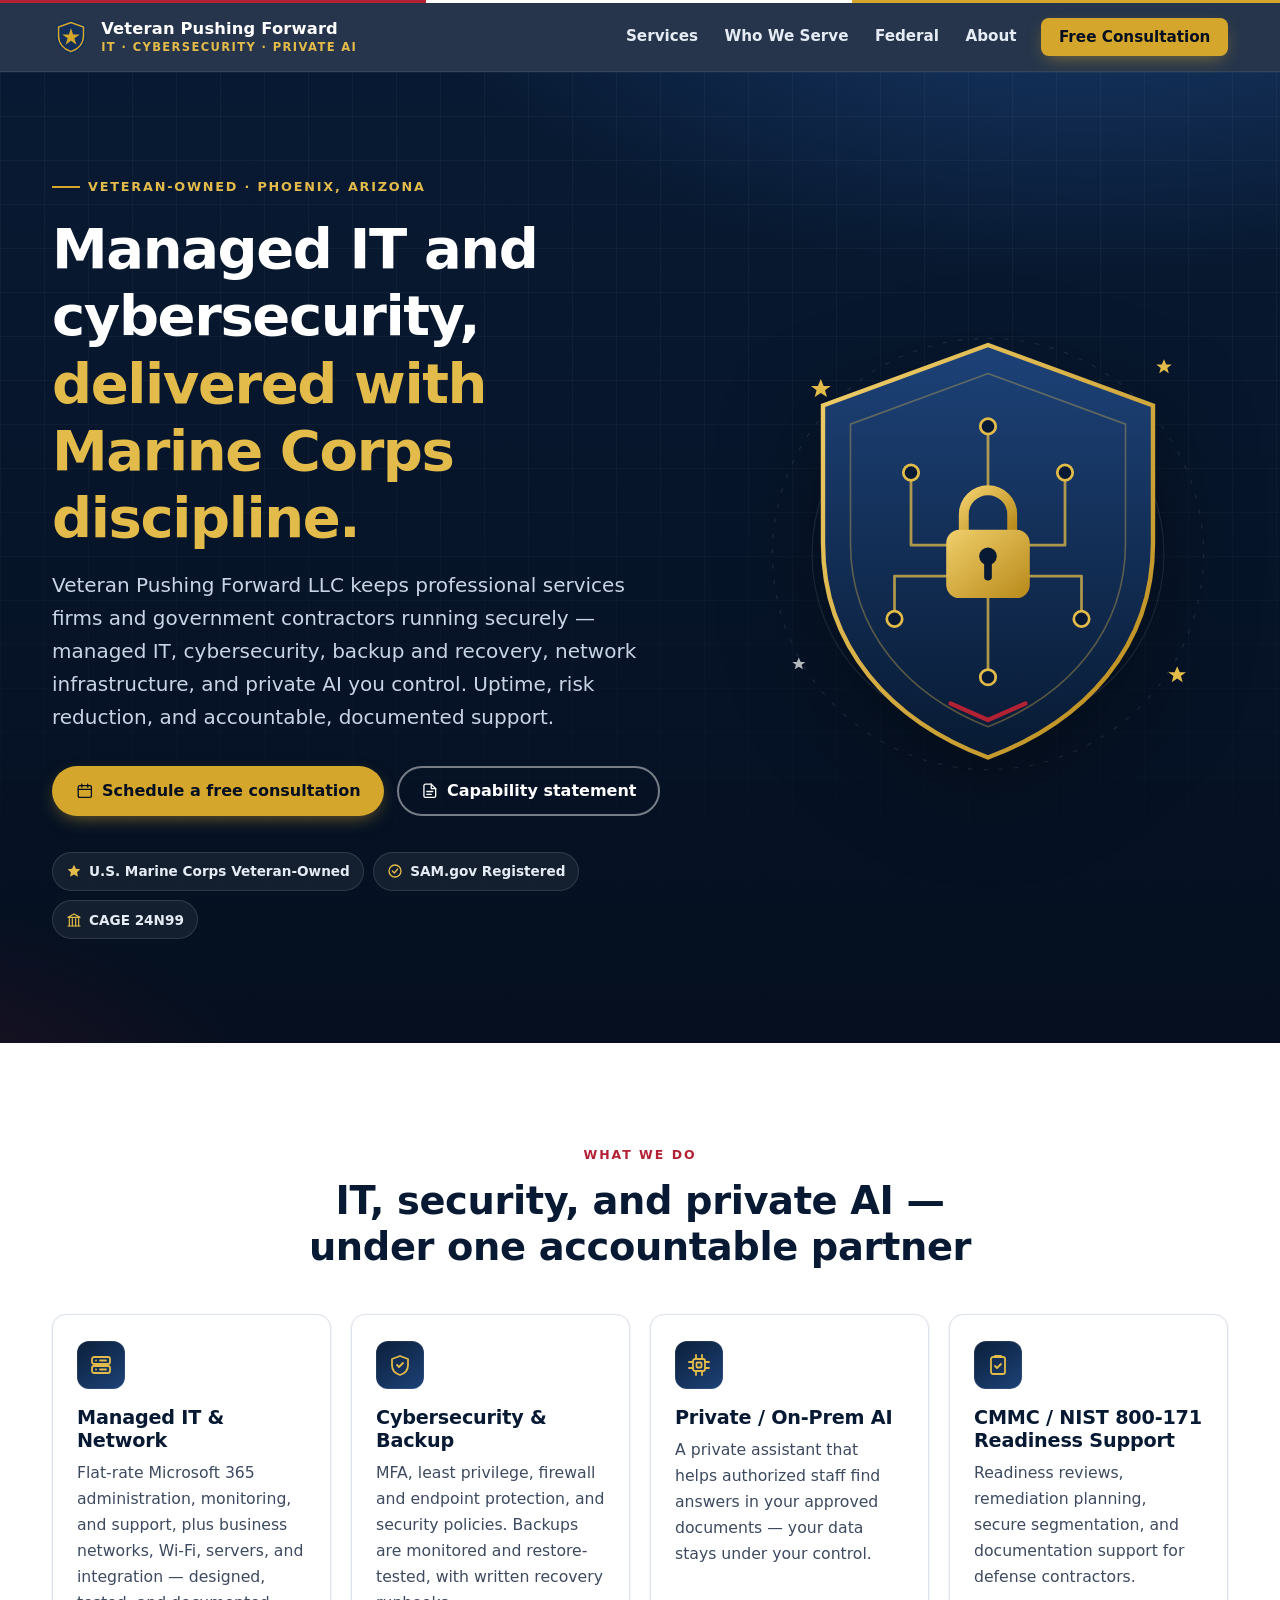
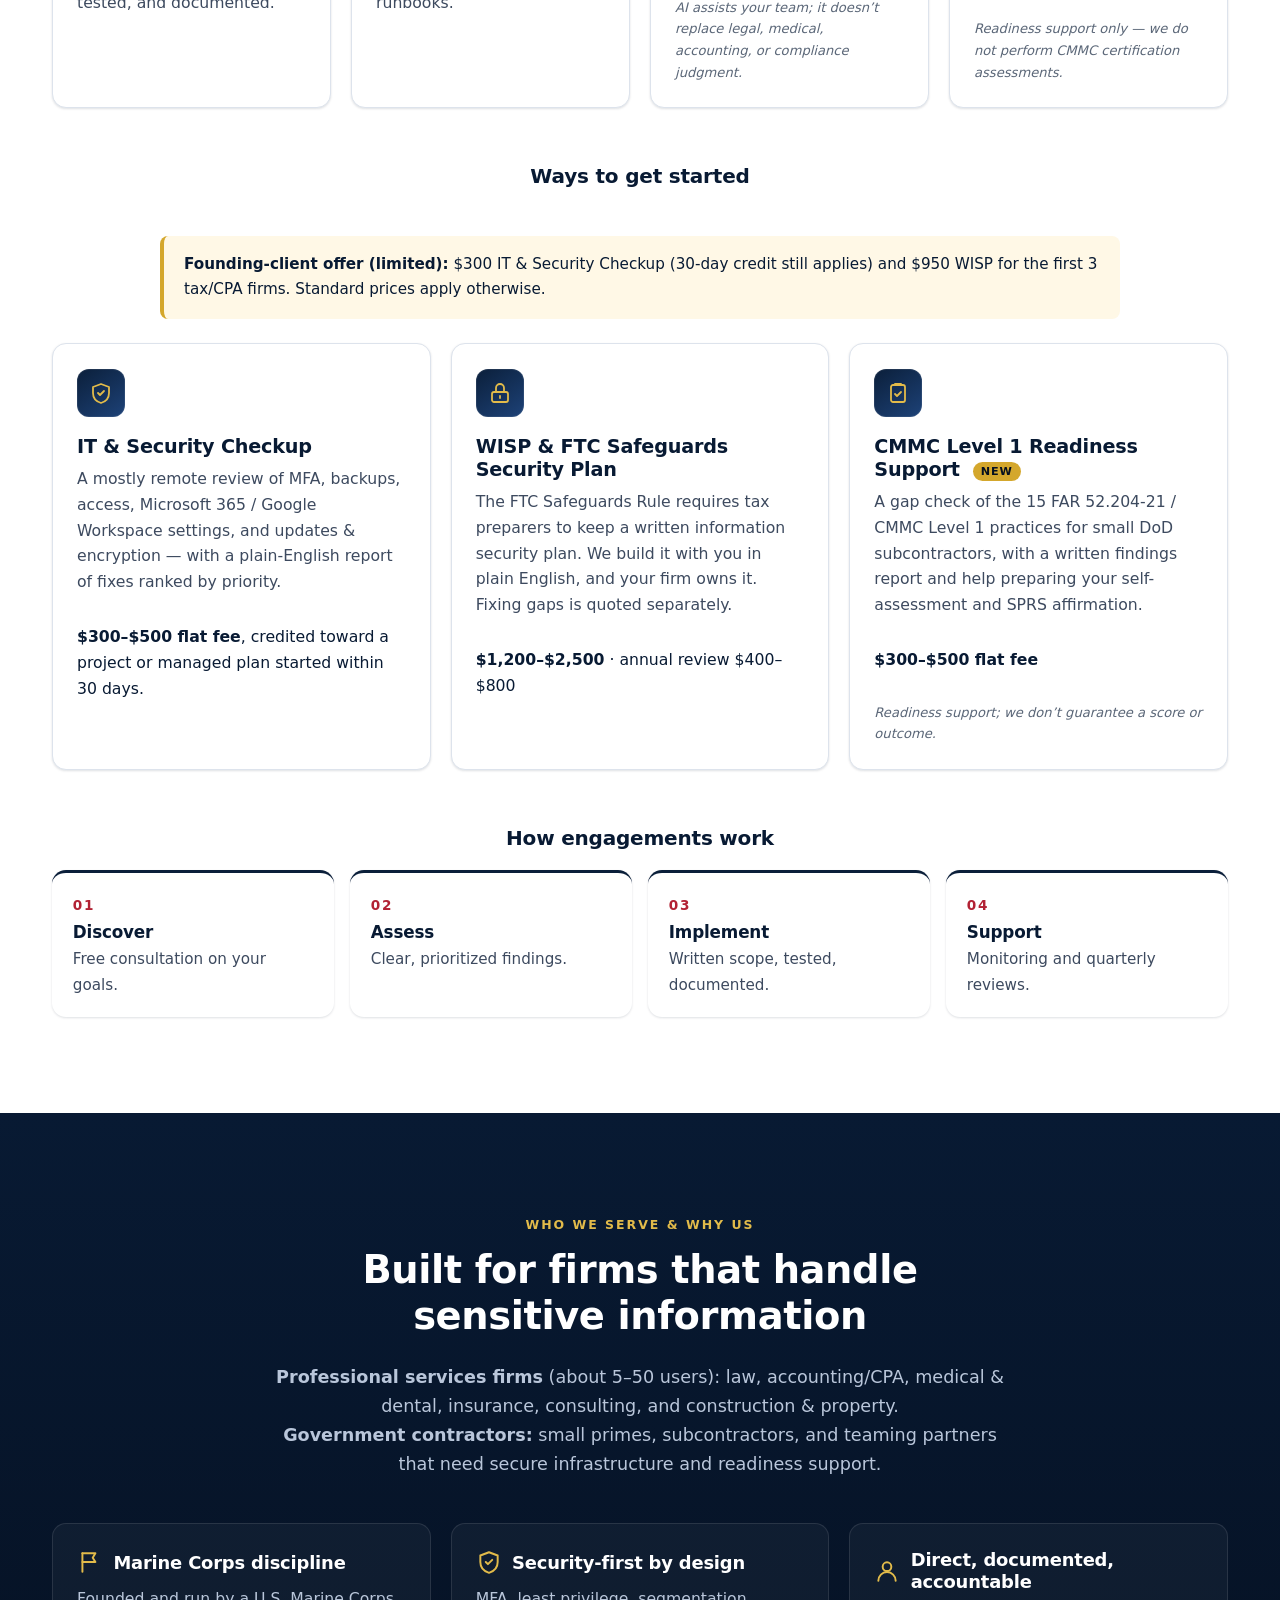
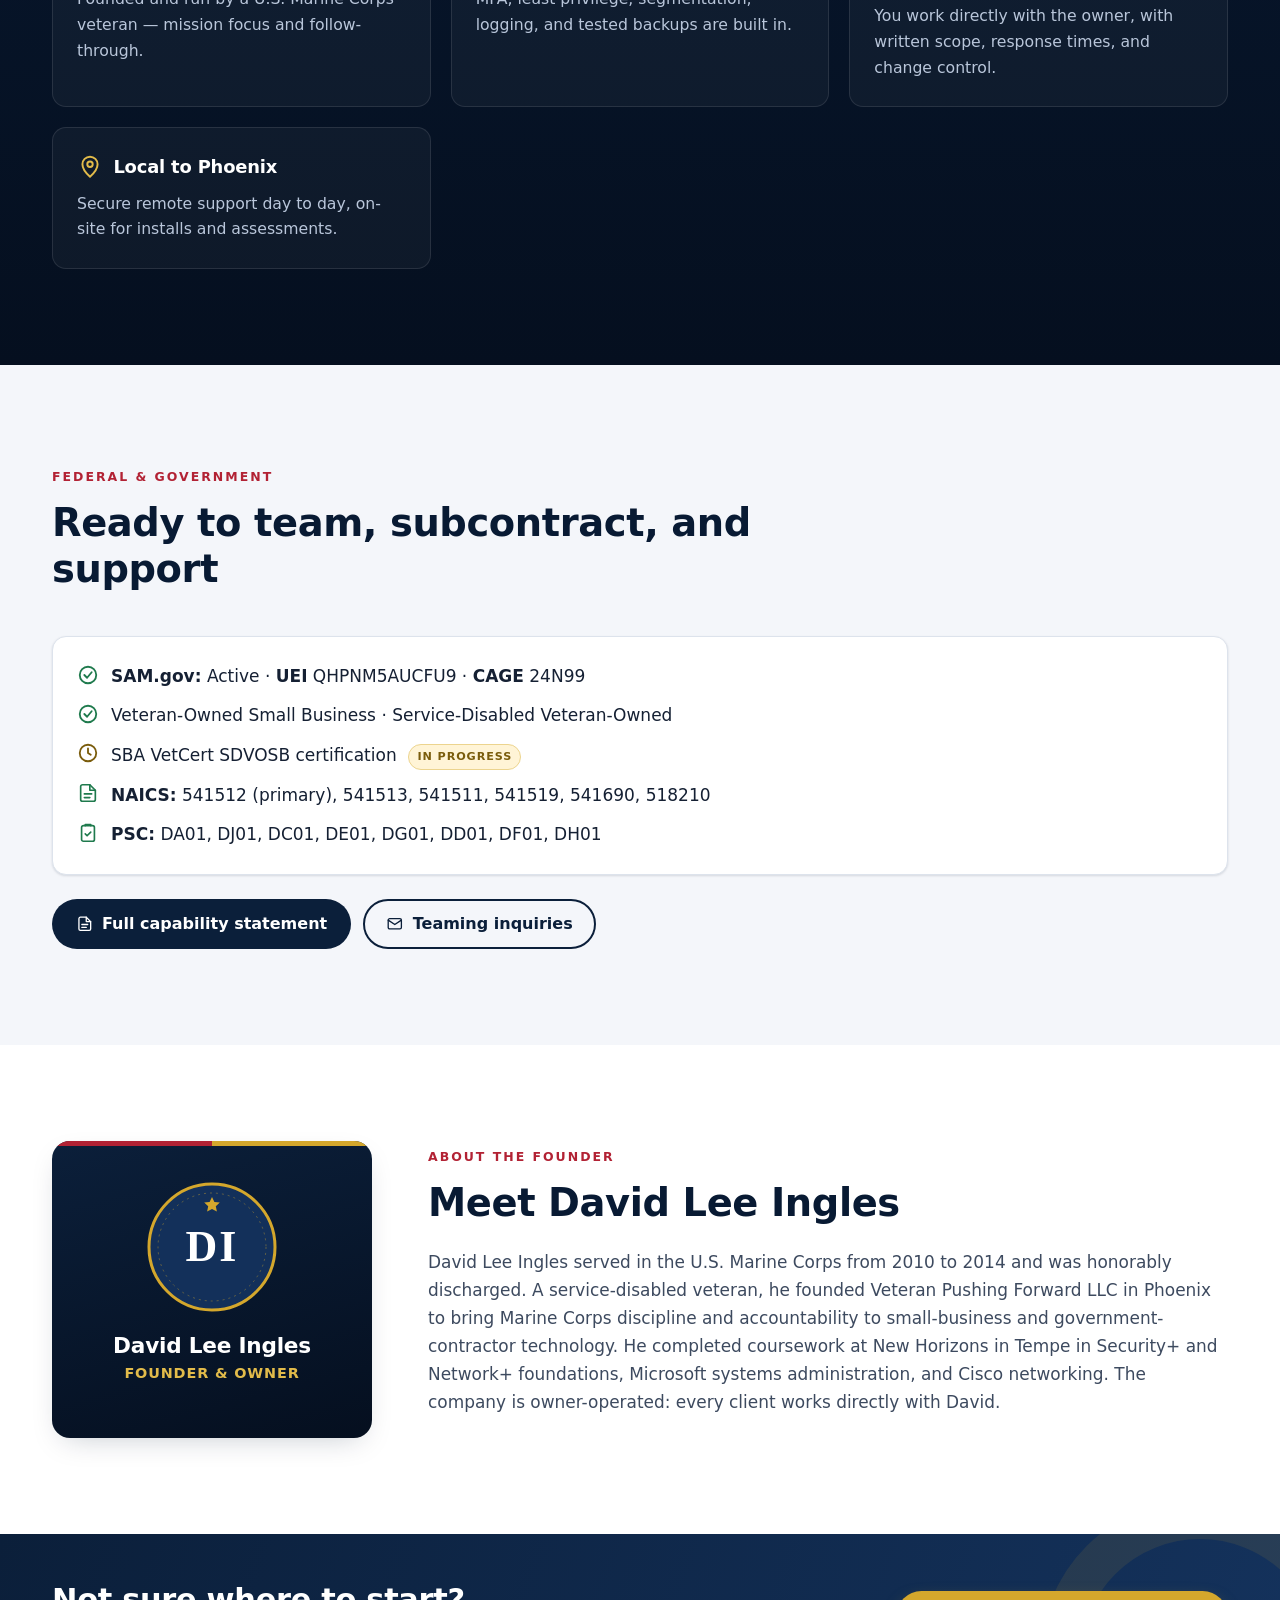
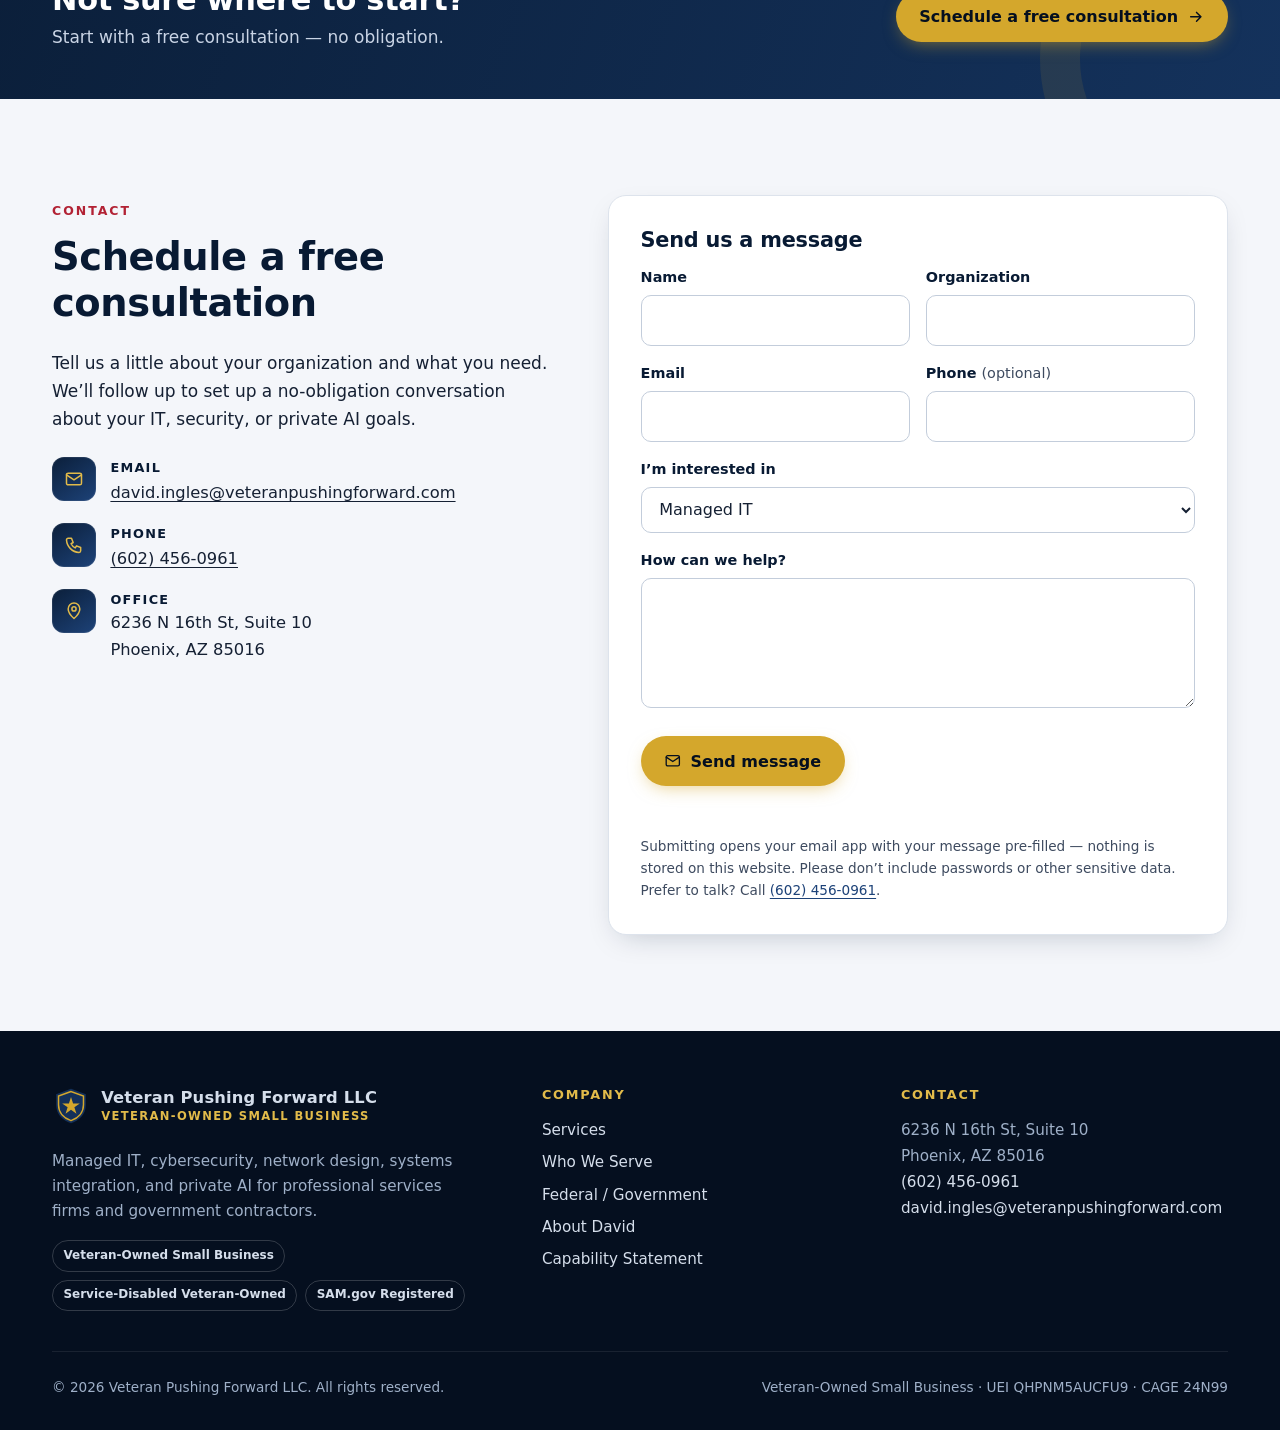
==== index.html @ adb0ef86 "About: clarify coursework wording" ====
<!doctype html>
<html lang="en">
<head>
  <meta charset="utf-8">
  <meta name="viewport" content="width=device-width, initial-scale=1">
  <meta http-equiv="Content-Security-Policy" content="default-src 'self'; img-src 'self' data:; style-src 'self'; script-src 'self'; object-src 'none'; base-uri 'self'; form-action mailto:">
  <meta name="referrer" content="strict-origin-when-cross-origin">
  <title>Veteran Pushing Forward LLC | Managed IT, Cybersecurity &amp; Private AI | Phoenix, AZ</title>
  <meta name="description" content="Veteran-owned managed IT, cybersecurity, and private on-prem AI for professional services firms and government contractors. Phoenix, Arizona. SAM.gov registered — UEI QHPNM5AUCFU9, CAGE 24N99.">
  <link rel="canonical" href="https://veteranpushingforward.com/">
  <meta name="theme-color" content="#081a33">
  <link rel="icon" href="/favicon.svg" type="image/svg+xml">

  <!-- Open Graph / social -->
  <meta property="og:type" content="website">
  <meta property="og:site_name" content="Veteran Pushing Forward LLC">
  <meta property="og:title" content="Veteran Pushing Forward LLC — Managed IT, Cybersecurity &amp; Private AI">
  <meta property="og:description" content="Veteran-owned IT and cybersecurity for professional services firms and government contractors. Based in Phoenix, Arizona.">
  <meta property="og:url" content="https://veteranpushingforward.com/">
  <meta property="og:image" content="https://veteranpushingforward.com/assets/img/og-image.png">
  <meta property="og:image:width" content="1200">
  <meta property="og:image:height" content="630">
  <meta property="og:image:alt" content="Veteran Pushing Forward LLC — Managed IT, Cybersecurity and Private AI. Veteran-Owned Small Business, Phoenix, Arizona.">
  <meta property="og:locale" content="en_US">
  <meta name="twitter:card" content="summary_large_image">
  <meta name="twitter:title" content="Veteran Pushing Forward LLC — Managed IT, Cybersecurity &amp; Private AI">
  <meta name="twitter:description" content="Veteran-owned IT and cybersecurity for professional services firms and government contractors. Based in Phoenix, Arizona.">
  <meta name="twitter:image" content="https://veteranpushingforward.com/assets/img/og-image.png">

  <link rel="stylesheet" href="/assets/css/styles.css">

  <script type="application/ld+json">
  {
    "@context": "https://schema.org",
    "@type": "ProfessionalService",
    "name": "Veteran Pushing Forward LLC",
    "url": "https://veteranpushingforward.com/",
    "logo": "https://veteranpushingforward.com/favicon.svg",
    "image": "https://veteranpushingforward.com/assets/img/og-image.png",
    "description": "Veteran-owned managed IT, cybersecurity, network design, systems integration, and private on-prem AI for professional services firms and government contractors.",
    "email": "david.ingles@veteranpushingforward.com",
    "telephone": "+1-602-456-0961",
    "address": {
      "@type": "PostalAddress",
      "streetAddress": "6236 N 16th St, Suite 10",
      "addressLocality": "Phoenix",
      "addressRegion": "AZ",
      "postalCode": "85016",
      "addressCountry": "US"
    },
    "areaServed": { "@type": "State", "name": "Arizona" },
    "founder": {
      "@type": "Person",
      "name": "David Lee Ingles",
      "jobTitle": "Founder & Owner"
    },
    "knowsAbout": ["Managed IT services", "Cybersecurity", "Private AI", "Network design", "Systems integration", "Backup and recovery", "NIST SP 800-171", "CMMC readiness"]
  }
  </script>
</head>
<body>
<svg xmlns="http://www.w3.org/2000/svg" class="visually-hidden" aria-hidden="true" focusable="false">
  <defs>
    <symbol id="i-shield" viewBox="0 0 24 24" fill="none" stroke="currentColor" stroke-width="1.8" stroke-linecap="round" stroke-linejoin="round"><path d="M12 3 4 6v6c0 5 3.4 8.6 8 10 4.6-1.4 8-5 8-10V6l-8-3z"/><path d="m9 12 2 2 4-4"/></symbol>
    <symbol id="i-server" viewBox="0 0 24 24" fill="none" stroke="currentColor" stroke-width="1.8" stroke-linecap="round" stroke-linejoin="round"><rect x="3" y="4" width="18" height="7" rx="2"/><rect x="3" y="13" width="18" height="7" rx="2"/><path d="M7 7.5h.01M7 16.5h.01M11 7.5h6M11 16.5h6"/></symbol>
    <symbol id="i-lock" viewBox="0 0 24 24" fill="none" stroke="currentColor" stroke-width="1.8" stroke-linecap="round" stroke-linejoin="round"><rect x="4" y="11" width="16" height="10" rx="2"/><path d="M8 11V7a4 4 0 0 1 8 0v4"/><path d="M12 15v2"/></symbol>
    <symbol id="i-cpu" viewBox="0 0 24 24" fill="none" stroke="currentColor" stroke-width="1.8" stroke-linecap="round" stroke-linejoin="round"><rect x="6" y="6" width="12" height="12" rx="2"/><rect x="9.5" y="9.5" width="5" height="5" rx="1"/><path d="M9 2v4M15 2v4M9 18v4M15 18v4M2 9h4M2 15h4M18 9h4M18 15h4"/></symbol>
    <symbol id="i-network" viewBox="0 0 24 24" fill="none" stroke="currentColor" stroke-width="1.8" stroke-linecap="round" stroke-linejoin="round"><circle cx="12" cy="5" r="2.5"/><circle cx="5" cy="19" r="2.5"/><circle cx="19" cy="19" r="2.5"/><path d="M12 7.5v4M12 11.5 6.5 17M12 11.5l5.5 5.5"/></symbol>
    <symbol id="i-layers" viewBox="0 0 24 24" fill="none" stroke="currentColor" stroke-width="1.8" stroke-linecap="round" stroke-linejoin="round"><path d="m12 3 9 5-9 5-9-5 9-5z"/><path d="m3 12.5 9 5 9-5"/><path d="m3 17 9 5 9-5"/></symbol>
    <symbol id="i-backup" viewBox="0 0 24 24" fill="none" stroke="currentColor" stroke-width="1.8" stroke-linecap="round" stroke-linejoin="round"><path d="M3 12a9 9 0 0 1 15.5-6.2L21 8"/><path d="M21 3v5h-5"/><path d="M21 12a9 9 0 0 1-15.5 6.2L3 16"/><path d="M3 21v-5h5"/></symbol>
    <symbol id="i-clipboard" viewBox="0 0 24 24" fill="none" stroke="currentColor" stroke-width="1.8" stroke-linecap="round" stroke-linejoin="round"><rect x="5" y="4" width="14" height="17" rx="2"/><path d="M9 4V2.8h6V4"/><path d="m9 13 2 2 4-4"/></symbol>
    <symbol id="i-check" viewBox="0 0 24 24" fill="none" stroke="currentColor" stroke-width="2" stroke-linecap="round" stroke-linejoin="round"><circle cx="12" cy="12" r="9"/><path d="m8 12 3 3 5-6"/></symbol>
    <symbol id="i-clock" viewBox="0 0 24 24" fill="none" stroke="currentColor" stroke-width="2" stroke-linecap="round" stroke-linejoin="round"><circle cx="12" cy="12" r="9"/><path d="M12 7v5l3 2"/></symbol>
    <symbol id="i-star" viewBox="0 0 24 24" fill="currentColor"><path d="m12 2.5 2.9 6 6.6.9-4.8 4.6 1.2 6.5L12 17.4l-5.9 3.1 1.2-6.5-4.8-4.6 6.6-.9z"/></symbol>
    <symbol id="i-pin" viewBox="0 0 24 24" fill="none" stroke="currentColor" stroke-width="1.8" stroke-linecap="round" stroke-linejoin="round"><path d="M12 21s-7-6.2-7-11.5a7 7 0 0 1 14 0C19 14.8 12 21 12 21z"/><circle cx="12" cy="9.5" r="2.5"/></symbol>
    <symbol id="i-mail" viewBox="0 0 24 24" fill="none" stroke="currentColor" stroke-width="1.8" stroke-linecap="round" stroke-linejoin="round"><rect x="3" y="5" width="18" height="14" rx="2"/><path d="m3 7 9 6 9-6"/></symbol>
    <symbol id="i-phone" viewBox="0 0 24 24" fill="none" stroke="currentColor" stroke-width="1.8" stroke-linecap="round" stroke-linejoin="round"><path d="M5 4h4l2 5-2.5 1.5a11 11 0 0 0 5 5L15 13l5 2v4a2 2 0 0 1-2 2A16 16 0 0 1 3 6a2 2 0 0 1 2-2z"/></symbol>
    <symbol id="i-briefcase" viewBox="0 0 24 24" fill="none" stroke="currentColor" stroke-width="1.8" stroke-linecap="round" stroke-linejoin="round"><rect x="3" y="7" width="18" height="13" rx="2"/><path d="M9 7V5a2 2 0 0 1 2-2h2a2 2 0 0 1 2 2v2"/><path d="M3 13h18"/></symbol>
    <symbol id="i-capitol" viewBox="0 0 24 24" fill="none" stroke="currentColor" stroke-width="1.8" stroke-linecap="round" stroke-linejoin="round"><path d="M3 21h18"/><path d="M5 21V10M9.5 21V10M14.5 21V10M19 21V10"/><path d="m12 3 9 5H3l9-5z"/></symbol>
    <symbol id="i-arrow" viewBox="0 0 24 24" fill="none" stroke="currentColor" stroke-width="2" stroke-linecap="round" stroke-linejoin="round"><path d="M5 12h14M13 6l6 6-6 6"/></symbol>
    <symbol id="i-calendar" viewBox="0 0 24 24" fill="none" stroke="currentColor" stroke-width="1.8" stroke-linecap="round" stroke-linejoin="round"><rect x="3" y="5" width="18" height="16" rx="2"/><path d="M16 3v4M8 3v4M3 10h18"/></symbol>
    <symbol id="i-file" viewBox="0 0 24 24" fill="none" stroke="currentColor" stroke-width="1.8" stroke-linecap="round" stroke-linejoin="round"><path d="M14 3H6a2 2 0 0 0-2 2v14a2 2 0 0 0 2 2h12a2 2 0 0 0 2-2V9l-6-6z"/><path d="M14 3v6h6M8 13h8M8 17h6"/></symbol>
    <symbol id="i-flag" viewBox="0 0 24 24" fill="none" stroke="currentColor" stroke-width="1.8" stroke-linecap="round" stroke-linejoin="round"><path d="M5 21V4"/><path d="M5 4h12l-2.5 4L17 12H5"/></symbol>
    <symbol id="i-target" viewBox="0 0 24 24" fill="none" stroke="currentColor" stroke-width="1.8" stroke-linecap="round" stroke-linejoin="round"><circle cx="12" cy="12" r="9"/><circle cx="12" cy="12" r="5"/><circle cx="12" cy="12" r="1"/></symbol>
    <symbol id="i-user" viewBox="0 0 24 24" fill="none" stroke="currentColor" stroke-width="1.8" stroke-linecap="round" stroke-linejoin="round"><circle cx="12" cy="8" r="4"/><path d="M4 21a8 8 0 0 1 16 0"/></symbol>
    <symbol id="i-book" viewBox="0 0 24 24" fill="none" stroke="currentColor" stroke-width="1.8" stroke-linecap="round" stroke-linejoin="round"><path d="M4 5a2 2 0 0 1 2-2h14v16H6a2 2 0 0 0-2 2V5z"/><path d="M4 19a2 2 0 0 1 2-2h14"/></symbol>
    <symbol id="i-doc-lock" viewBox="0 0 24 24" fill="none" stroke="currentColor" stroke-width="1.8" stroke-linecap="round" stroke-linejoin="round"><path d="M13 3H6a2 2 0 0 0-2 2v14a2 2 0 0 0 2 2h5"/><path d="M13 3v5h5v3"/><rect x="14" y="16" width="7" height="5" rx="1"/><path d="M15.5 16v-1.5a2 2 0 0 1 4 0V16"/></symbol>
    <symbol id="i-print" viewBox="0 0 24 24" fill="none" stroke="currentColor" stroke-width="1.8" stroke-linecap="round" stroke-linejoin="round"><path d="M6 9V3h12v6"/><rect x="3" y="9" width="18" height="8" rx="2"/><path d="M6 14h12v7H6z"/></symbol>
    <symbol id="i-menu" viewBox="0 0 24 24" fill="none" stroke="currentColor" stroke-width="2" stroke-linecap="round"><path d="M4 7h16M4 12h16M4 17h16"/></symbol>
    <symbol id="i-x" viewBox="0 0 24 24" fill="none" stroke="currentColor" stroke-width="2" stroke-linecap="round"><path d="M6 6l12 12M18 6 6 18"/></symbol>
    <symbol id="i-handshake" viewBox="0 0 24 24" fill="none" stroke="currentColor" stroke-width="1.8" stroke-linecap="round" stroke-linejoin="round"><path d="M2 11 6 7l4 2 3-2 3 1 4-1 2 4"/><path d="m6 7 0 0M2 11l6 6 2-1 2 2 2-1 2 1 4-5"/><path d="m10 9 3 3a1.5 1.5 0 0 0 2-2l-2-2"/></symbol>
  </defs>
</svg>
  <a class="skip-link" href="#main">Skip to main content</a>

  <header class="site-header">
    <div class="container nav-wrap">
      <a class="brand" href="/" aria-label="Veteran Pushing Forward LLC — home">
        <svg class="brand-mark" viewBox="0 0 64 64" aria-hidden="true" focusable="false"><path d="M32 3 7 12v18c0 15.5 10.6 26.6 25 31 14.4-4.4 25-15.5 25-31V12L32 3z" fill="#13305a"/><path d="M32 7.6 11 15.2V30c0 13.2 8.8 22.7 21 26.7 12.2-4 21-13.5 21-26.7V15.2L32 7.6z" fill="none" stroke="#d4a72c" stroke-width="2.5"/><path d="m32 17 3.5 10.7h11.3l-9.1 6.6 3.5 10.7-9.2-6.6-9.2 6.6 3.5-10.7-9.1-6.6h11.3z" fill="#d4a72c"/></svg>
        <span class="brand-text">
          <span class="brand-name">Veteran Pushing Forward</span>
          <span class="brand-sub">IT · Cybersecurity · Private AI</span>
        </span>
      </a>
      <button class="nav-toggle" type="button" aria-expanded="false" aria-controls="site-nav">
        <span class="visually-hidden">Menu</span>
        <svg class="icon-open" aria-hidden="true"><use href="#i-menu"/></svg>
        <svg class="icon-close" aria-hidden="true"><use href="#i-x"/></svg>
      </button>
      <nav class="site-nav" id="site-nav" aria-label="Primary">
        <ul>
          <li><a href="#services">Services</a></li>
          <li><a href="#why-us">Who We Serve</a></li>
          <li><a href="#federal">Federal</a></li>
          <li><a href="#about">About</a></li>
          <li class="nav-cta"><a class="btn btn-primary" href="#contact">Free Consultation</a></li>
        </ul>
      </nav>
    </div>
  </header>

  <main id="main">
    <!-- ================= HERO ================= -->
    <section class="hero" aria-labelledby="hero-title">
      <div class="container">
        <div class="hero-copy">
          <p class="eyebrow">Veteran-Owned · Phoenix, Arizona</p>
          <h1 id="hero-title">Managed IT and cybersecurity, <span class="accent">delivered with Marine Corps discipline.</span></h1>
          <p class="lead">Veteran Pushing Forward LLC keeps professional services firms and government contractors running securely — managed IT, cybersecurity, backup and recovery, network infrastructure, and private AI you control. Uptime, risk reduction, and accountable, documented support.</p>
          <div class="hero-actions">
            <a class="btn btn-primary" href="#contact">
              <svg aria-hidden="true"><use href="#i-calendar"/></svg>
              Schedule a free consultation
            </a>
            <a class="btn btn-ghost" href="/capabilities.html">
              <svg aria-hidden="true"><use href="#i-file"/></svg>
              Capability statement
            </a>
          </div>
          <ul class="hero-badges" aria-label="Company credentials">
            <li><svg aria-hidden="true"><use href="#i-star"/></svg>U.S. Marine Corps Veteran-Owned</li>
            <li><svg aria-hidden="true"><use href="#i-check"/></svg>SAM.gov Registered</li>
            <li><svg aria-hidden="true"><use href="#i-capitol"/></svg>CAGE 24N99</li>
          </ul>
        </div>

        <div class="hero-visual">
          <svg viewBox="0 0 400 440" role="img" aria-labelledby="hv-title">
            <title id="hv-title">Illustration of a security shield with a padlock and connected network nodes</title>
            <defs>
              <linearGradient id="hv-shield" x1="0" y1="0" x2="0" y2="1">
                <stop offset="0" stop-color="#1d4278"/>
                <stop offset="1" stop-color="#081a33"/>
              </linearGradient>
              <linearGradient id="hv-gold" x1="0" y1="0" x2="1" y2="1">
                <stop offset="0" stop-color="#f0cf6b"/>
                <stop offset="1" stop-color="#b8891a"/>
              </linearGradient>
            </defs>
            <g fill="none" stroke="#ffffff" stroke-opacity=".09">
              <circle cx="200" cy="220" r="196" stroke-dasharray="4 10"/>
              <circle cx="200" cy="220" r="160"/>
            </g>
            <path d="M200 30 350 85v125c0 95-62 162-150 195C112 372 50 305 50 210V85z" fill="url(#hv-shield)" stroke="url(#hv-gold)" stroke-width="4"/>
            <path d="M200 56 325 102v108c0 80-52 138-125 167C127 348 75 290 75 210V102z" fill="none" stroke="#e2bb4a" stroke-opacity=".35" stroke-width="1.5"/>
            <g fill="none" stroke="#e2bb4a" stroke-opacity=".75" stroke-width="2.5" stroke-linecap="round" stroke-linejoin="round">
              <path d="M165 212h-35v-62"/>
              <path d="M235 212h35v-62"/>
              <path d="M165 240h-50v35"/>
              <path d="M235 240h50v35"/>
              <path d="M200 258v70"/>
              <path d="M200 160v-50"/>
            </g>
            <g fill="#081a33" stroke="#e2bb4a" stroke-width="2.5">
              <circle cx="130" cy="146" r="7"/>
              <circle cx="270" cy="146" r="7"/>
              <circle cx="115" cy="279" r="7"/>
              <circle cx="285" cy="279" r="7"/>
              <circle cx="200" cy="332" r="7"/>
              <circle cx="200" cy="104" r="7"/>
            </g>
            <path d="M178 200v-16a22 22 0 0 1 44 0v16" fill="none" stroke="url(#hv-gold)" stroke-width="9" stroke-linecap="round"/>
            <rect x="162" y="198" width="76" height="62" rx="12" fill="url(#hv-gold)"/>
            <circle cx="200" cy="222" r="8" fill="#081a33"/>
            <rect x="196.5" y="226" width="7" height="18" rx="3" fill="#081a33"/>
            <path d="M166 356l34 15 34-15" fill="none" stroke="#b22234" stroke-width="4" stroke-linecap="round" stroke-linejoin="round"/>
            <g fill="#e2bb4a">
              <path transform="translate(48 70) scale(.9)" d="M0-10 2.9-3.1H10L4.3 1.2 6.2 8.1 0 4-6.2 8.1-4.3 1.2-10-3.1h7.1z"/>
              <path transform="translate(360 50) scale(.7)" d="M0-10 2.9-3.1H10L4.3 1.2 6.2 8.1 0 4-6.2 8.1-4.3 1.2-10-3.1h7.1z"/>
              <path transform="translate(372 330) scale(.8)" d="M0-10 2.9-3.1H10L4.3 1.2 6.2 8.1 0 4-6.2 8.1-4.3 1.2-10-3.1h7.1z"/>
            </g>
            <path fill="#ffffff" fill-opacity=".7" transform="translate(28 320) scale(.6)" d="M0-10 2.9-3.1H10L4.3 1.2 6.2 8.1 0 4-6.2 8.1-4.3 1.2-10-3.1h7.1z"/>
          </svg>
        </div>
      </div>
    </section>

    <!-- ================= SERVICES ================= -->
    <section class="section" id="services" aria-labelledby="services-title">
      <div class="container">
        <div class="section-head center">
          <span class="kicker">What we do</span>
          <h2 id="services-title">IT, security, and private AI — under one accountable partner</h2>
        </div>

        <div class="grid grid-4">
          <article class="card">
            <div class="icon-badge"><svg aria-hidden="true"><use href="#i-server"/></svg></div>
            <h3>Managed IT &amp; Network</h3>
            <p>Flat-rate Microsoft 365 administration, monitoring, and support, plus business networks, Wi-Fi, servers, and integration — designed, tested, and documented.</p>
          </article>
          <article class="card">
            <div class="icon-badge"><svg aria-hidden="true"><use href="#i-shield"/></svg></div>
            <h3>Cybersecurity &amp; Backup</h3>
            <p>MFA, least privilege, firewall and endpoint protection, and security policies. Backups are monitored and restore-tested, with written recovery runbooks.</p>
          </article>
          <article class="card">
            <div class="icon-badge"><svg aria-hidden="true"><use href="#i-cpu"/></svg></div>
            <h3>Private / On-Prem AI</h3>
            <p>A private assistant that helps authorized staff find answers in your approved documents — your data stays under your control.</p>
            <p class="note">AI assists your team; it doesn’t replace legal, medical, accounting, or compliance judgment.</p>
          </article>
          <article class="card">
            <div class="icon-badge"><svg aria-hidden="true"><use href="#i-clipboard"/></svg></div>
            <h3>CMMC / NIST 800-171 Readiness Support</h3>
            <p>Readiness reviews, remediation planning, secure segmentation, and documentation support for defense contractors.</p>
            <p class="note">Readiness support only — we do not perform CMMC certification assessments.</p>
          </article>
        </div>

        <h3 class="process-title" id="starter-offers">Ways to get started</h3>
        <div class="founding-banner" role="note">
          <strong>Founding-client offer (limited):</strong> $300 IT &amp; Security Checkup (30-day credit still applies) and $950 WISP for the first 3 tax/CPA firms. Standard prices apply otherwise.
        </div>
        <div class="grid grid-3 offers">
          <article class="card">
            <div class="icon-badge"><svg aria-hidden="true"><use href="#i-shield"/></svg></div>
            <h3>IT &amp; Security Checkup</h3>
            <p>A mostly remote review of MFA, backups, access, Microsoft 365 / Google Workspace settings, and updates &amp; encryption — with a plain-English report of fixes ranked by priority.</p>
            <p class="price"><strong>$300–$500 flat fee</strong>, credited toward a project or managed plan started within 30 days.</p>
          </article>
          <article class="card">
            <div class="icon-badge"><svg aria-hidden="true"><use href="#i-lock"/></svg></div>
            <h3>WISP &amp; FTC Safeguards Security Plan</h3>
            <p>The FTC Safeguards Rule requires tax preparers to keep a written information security plan. We build it with you in plain English, and your firm owns it. Fixing gaps is quoted separately.</p>
            <p class="price"><strong>$1,200–$2,500</strong> · annual review $400–$800</p>
          </article>
          <article class="card">
            <div class="icon-badge"><svg aria-hidden="true"><use href="#i-clipboard"/></svg></div>
            <h3>CMMC Level 1 Readiness Support <span class="pill">New</span></h3>
            <p>A gap check of the 15 FAR 52.204-21 / CMMC Level 1 practices for small DoD subcontractors, with a written findings report and help preparing your self-assessment and SPRS affirmation.</p>
            <p class="price"><strong>$300–$500 flat fee</strong></p>
            <p class="note">Readiness support; we don’t guarantee a score or outcome.</p>
          </article>
        </div>

        <h3 class="process-title">How engagements work</h3>
        <ol class="process">
          <li><h3>Discover</h3><p>Free consultation on your goals.</p></li>
          <li><h3>Assess</h3><p>Clear, prioritized findings.</p></li>
          <li><h3>Implement</h3><p>Written scope, tested, documented.</p></li>
          <li><h3>Support</h3><p>Monitoring and quarterly reviews.</p></li>
        </ol>
      </div>
    </section>

    <!-- ================= WHO WE SERVE / WHY US ================= -->
    <span id="who-we-serve"></span>
    <section class="section section-dark" id="why-us" aria-labelledby="why-title">
      <div class="container">
        <div class="section-head center">
          <span class="kicker">Who we serve &amp; why us</span>
          <h2 id="why-title">Built for firms that handle sensitive information</h2>
          <p><strong>Professional services firms</strong> (about 5–50 users): law, accounting/CPA, medical &amp; dental, insurance, consulting, and construction &amp; property.<br><strong>Government contractors:</strong> small primes, subcontractors, and teaming partners that need secure infrastructure and readiness support.</p>
        </div>

        <div class="why-grid">
          <div class="why-item">
            <h3><svg aria-hidden="true"><use href="#i-flag"/></svg>Marine Corps discipline</h3>
            <p>Founded and run by a U.S. Marine Corps veteran — mission focus and follow-through.</p>
          </div>
          <div class="why-item">
            <h3><svg aria-hidden="true"><use href="#i-shield"/></svg>Security-first by design</h3>
            <p>MFA, least privilege, segmentation, logging, and tested backups are built in.</p>
          </div>
          <div class="why-item">
            <h3><svg aria-hidden="true"><use href="#i-user"/></svg>Direct, documented, accountable</h3>
            <p>You work directly with the owner, with written scope, response times, and change control.</p>
          </div>
          <div class="why-item">
            <h3><svg aria-hidden="true"><use href="#i-pin"/></svg>Local to Phoenix</h3>
            <p>Secure remote support day to day, on-site for installs and assessments.</p>
          </div>
        </div>
      </div>
    </section>

    <!-- ================= FEDERAL ================= -->
    <section class="section section-alt" id="federal" aria-labelledby="federal-title">
      <div class="container">
        <div class="section-head">
          <span class="kicker">Federal &amp; government</span>
          <h2 id="federal-title">Ready to team, subcontract, and support</h2>
        </div>
        <div class="fed-panel">
          <ul class="status-list">
            <li class="ok"><svg aria-hidden="true"><use href="#i-check"/></svg><span><strong>SAM.gov:</strong> Active · <strong>UEI</strong> QHPNM5AUCFU9 · <strong>CAGE</strong> 24N99</span></li>
            <li class="ok"><svg aria-hidden="true"><use href="#i-check"/></svg><span>Veteran-Owned Small Business · Service-Disabled Veteran-Owned</span></li>
            <li class="pending"><svg aria-hidden="true"><use href="#i-clock"/></svg><span>SBA VetCert SDVOSB certification <span class="pill pill-muted">In progress</span></span></li>
            <li class="ok"><svg aria-hidden="true"><use href="#i-file"/></svg><span><strong>NAICS:</strong> 541512 (primary), 541513, 541511, 541519, 541690, 518210</span></li>
            <li class="ok"><svg aria-hidden="true"><use href="#i-clipboard"/></svg><span><strong>PSC:</strong> DA01, DJ01, DC01, DE01, DG01, DD01, DF01, DH01</span></li>
          </ul>
        </div>
        <div class="fed-actions">
          <a class="btn btn-navy" href="/capabilities.html"><svg aria-hidden="true"><use href="#i-file"/></svg>Full capability statement</a>
          <a class="btn btn-outline" href="mailto:david.ingles@veteranpushingforward.com?subject=Teaming%20%2F%20Subcontracting%20Inquiry"><svg aria-hidden="true"><use href="#i-mail"/></svg>Teaming inquiries</a>
        </div>
      </div>
    </section>

    <!-- ================= ABOUT ================= -->
    <section class="section" id="about" aria-labelledby="about-title">
      <div class="container about">
        <aside class="about-card" aria-label="Founder profile">
          <svg class="monogram" viewBox="0 0 132 132" role="img" aria-labelledby="mono-title">
            <title id="mono-title">David Lee Ingles monogram</title>
            <circle cx="66" cy="66" r="63" fill="#13305a" stroke="#d4a72c" stroke-width="3"/>
            <circle cx="66" cy="66" r="54" fill="none" stroke="#d4a72c" stroke-opacity=".4" stroke-dasharray="2 4"/>
            <text x="66" y="80" text-anchor="middle" font-family="Georgia, 'Times New Roman', serif" font-size="44" font-weight="700" fill="#ffffff" letter-spacing="2">DI</text>
            <path d="m66 16 2.4 5 5.4.6-4 3.7 1.1 5.3-4.9-2.7-4.9 2.7 1.1-5.3-4-3.7 5.4-.6z" fill="#d4a72c"/>
          </svg>
          <h3>David Lee Ingles</h3>
          <p class="role">Founder &amp; Owner</p>
        </aside>

        <div class="about-body">
          <span class="kicker">About the founder</span>
          <h2 id="about-title">Meet David Lee Ingles</h2>
          <p>David Lee Ingles served in the U.S. Marine Corps from 2010 to 2014 and was honorably discharged. A service-disabled veteran, he founded Veteran Pushing Forward LLC in Phoenix to bring Marine Corps discipline and accountability to small-business and government-contractor technology. He completed coursework at New Horizons in Tempe in Security+ and Network+ foundations, Microsoft systems administration, and Cisco networking. The company is owner-operated: every client works directly with David.</p>
        </div>
      </div>
    </section>

    <!-- ================= CTA BAND ================= -->
    <section class="cta-band" aria-labelledby="cta-title">
      <div class="container">
        <div>
          <h2 id="cta-title">Not sure where to start?</h2>
          <p>Start with a free consultation — no obligation.</p>
        </div>
        <a class="btn btn-primary" href="#contact">Schedule a free consultation <svg aria-hidden="true"><use href="#i-arrow"/></svg></a>
      </div>
    </section>

    <!-- ================= CONTACT ================= -->
    <section class="section section-alt" id="contact" aria-labelledby="contact-title">
      <div class="container contact">
        <div>
          <span class="kicker">Contact</span>
          <h2 id="contact-title">Schedule a free consultation</h2>
          <p>Tell us a little about your organization and what you need. We’ll follow up to set up a no-obligation conversation about your IT, security, or private AI goals.</p>
          <ul class="contact-info">
            <li>
              <span class="icon-badge"><svg aria-hidden="true"><use href="#i-mail"/></svg></span>
              <div><strong>Email</strong><a href="mailto:david.ingles@veteranpushingforward.com">david.ingles@veteranpushingforward.com</a></div>
            </li>
            <li>
              <span class="icon-badge"><svg aria-hidden="true"><use href="#i-phone"/></svg></span>
              <div><strong>Phone</strong><a href="tel:+16024560961">(602) 456-0961</a></div>
            </li>
            <li>
              <span class="icon-badge"><svg aria-hidden="true"><use href="#i-pin"/></svg></span>
              <div><strong>Office</strong><address>6236 N 16th St, Suite 10<br>Phoenix, AZ 85016</address></div>
            </li>
          </ul>
        </div>

        <div class="form-card">
          <h3>Send us a message</h3>
          <form id="contact-form" action="mailto:david.ingles@veteranpushingforward.com" method="post" enctype="text/plain" data-email="david.ingles@veteranpushingforward.com" novalidate>
            <div class="form-grid">
              <div class="field">
                <label for="cf-name">Name</label>
                <input id="cf-name" name="name" type="text" autocomplete="name" required>
              </div>
              <div class="field">
                <label for="cf-org">Organization</label>
                <input id="cf-org" name="organization" type="text" autocomplete="organization">
              </div>
              <div class="field">
                <label for="cf-email">Email</label>
                <input id="cf-email" name="email" type="email" autocomplete="email" required>
              </div>
              <div class="field">
                <label for="cf-phone">Phone <span class="opt">(optional)</span></label>
                <input id="cf-phone" name="phone" type="tel" autocomplete="tel">
              </div>
              <div class="field full">
                <label for="cf-topic">I’m interested in</label>
                <select id="cf-topic" name="topic">
                  <option>Managed IT</option>
                  <option>Cybersecurity</option>
                  <option>Security setup / hardening</option>
                  <option>Private / on-prem AI</option>
                  <option>Network design</option>
                  <option>Systems integration</option>
                  <option>Backup &amp; recovery</option>
                  <option>IT &amp; Security Checkup</option>
                  <option>WISP &amp; FTC Safeguards Security Plan</option>
                  <option>CMMC Level 1 readiness support (gap check)</option>
                  <option>CMMC / NIST 800-171 readiness support</option>
                  <option>Government teaming / subcontracting</option>
                  <option>Something else</option>
                </select>
              </div>
              <div class="field full">
                <label for="cf-message">How can we help?</label>
                <textarea id="cf-message" name="message" required></textarea>
              </div>
            </div>
            <div class="form-actions">
              <button class="btn btn-primary" type="submit"><svg aria-hidden="true"><use href="#i-mail"/></svg>Send message</button>
            </div>
            <p class="form-status" id="form-status" role="status" aria-live="polite"></p>
            <p class="form-note">Submitting opens your email app with your message pre-filled — nothing is stored on this website. Please don’t include passwords or other sensitive data. Prefer to talk? Call <a href="tel:+16024560961">(602) 456-0961</a>.</p>
          </form>
        </div>
      </div>
    </section>
  </main>

  <footer class="site-footer">
    <div class="container">
      <div class="footer-grid">
        <div class="footer-brand">
          <a class="brand" href="/" aria-label="Veteran Pushing Forward LLC — home">
            <svg class="brand-mark" viewBox="0 0 64 64" aria-hidden="true" focusable="false"><path d="M32 3 7 12v18c0 15.5 10.6 26.6 25 31 14.4-4.4 25-15.5 25-31V12L32 3z" fill="#13305a"/><path d="M32 7.6 11 15.2V30c0 13.2 8.8 22.7 21 26.7 12.2-4 21-13.5 21-26.7V15.2L32 7.6z" fill="none" stroke="#d4a72c" stroke-width="2.5"/><path d="m32 17 3.5 10.7h11.3l-9.1 6.6 3.5 10.7-9.2-6.6-9.2 6.6 3.5-10.7-9.1-6.6h11.3z" fill="#d4a72c"/></svg>
            <span class="brand-text">
              <span class="brand-name">Veteran Pushing Forward LLC</span>
              <span class="brand-sub">Veteran-Owned Small Business</span>
            </span>
          </a>
          <p>Managed IT, cybersecurity, network design, systems integration, and private AI for professional services firms and government contractors.</p>
          <div class="footer-badges">
            <span>Veteran-Owned Small Business</span>
            <span>Service-Disabled Veteran-Owned</span>
            <span>SAM.gov Registered</span>
          </div>
        </div>
        <nav aria-label="Footer">
          <h2>Company</h2>
          <ul>
            <li><a href="/#services">Services</a></li>
            <li><a href="/#why-us">Who We Serve</a></li>
            <li><a href="/#federal">Federal / Government</a></li>
            <li><a href="/#about">About David</a></li>
            <li><a href="/capabilities.html">Capability Statement</a></li>
          </ul>
        </nav>
        <div>
          <h2>Contact</h2>
          <address>
            6236 N 16th St, Suite 10<br>
            Phoenix, AZ 85016<br>
            <a href="tel:+16024560961">(602) 456-0961</a><br>
            <a href="mailto:david.ingles@veteranpushingforward.com">david.ingles@veteranpushingforward.com</a>
          </address>
        </div>
      </div>
      <div class="footer-bottom">
        <span>© 2026 Veteran Pushing Forward LLC. All rights reserved.</span>
        <span>Veteran-Owned Small Business · UEI QHPNM5AUCFU9 · CAGE 24N99</span>
      </div>
    </div>
  </footer>
  <script src="/assets/js/main.js" defer></script>
</body>
</html>
---- assets/css/styles.css ----
/* ==========================================================================
   Veteran Pushing Forward LLC — main stylesheet
   Plain CSS, mobile-first. No build step.
   ========================================================================== */

:root {
  --navy-950: #050f1f;
  --navy-900: #081a33;
  --navy-800: #0b1f3a;
  --navy-700: #14325c;
  --navy-600: #1d4278;
  --gold-400: #e2bb4a;
  --gold-500: #d4a72c;
  --gold-700: #7a5c0c;   /* gold dark enough for text on white (AA) */
  --red-600: #b22234;
  --ink: #152033;
  --ink-soft: #3d4a5f;
  --line: #dde3ec;
  --bg: #ffffff;
  --bg-alt: #f4f6fa;
  --radius: 14px;
  --radius-sm: 8px;
  --shadow-sm: 0 1px 2px rgba(8, 26, 51, .06), 0 1px 3px rgba(8, 26, 51, .08);
  --shadow-md: 0 10px 30px -12px rgba(8, 26, 51, .25);
  --max: 1240px;
  --font: system-ui, -apple-system, "Segoe UI", Roboto, "Helvetica Neue", Arial, "Noto Sans", sans-serif;
}

*, *::before, *::after { box-sizing: border-box; }

html { scroll-behavior: smooth; -webkit-text-size-adjust: 100%; }
@media (prefers-reduced-motion: reduce) {
  html { scroll-behavior: auto; }
  *, *::before, *::after { transition: none !important; animation: none !important; }
}

body {
  margin: 0;
  font-family: var(--font);
  font-size: 1.0625rem;
  line-height: 1.65;
  color: var(--ink);
  background: var(--bg);
  text-rendering: optimizeLegibility;
}

img, svg { display: block; max-width: 100%; }
a { color: var(--navy-600); text-underline-offset: 3px; }
a:hover { color: var(--navy-800); }

h1, h2, h3, h4 { line-height: 1.2; color: var(--navy-900); margin: 0 0 .6em; letter-spacing: -.01em; }
h1 { font-size: clamp(2.1rem, 5.2vw, 3.5rem); font-weight: 800; letter-spacing: -.025em; }
h2 { font-size: clamp(1.7rem, 3.4vw, 2.4rem); font-weight: 800; }
h3 { font-size: 1.2rem; font-weight: 700; }
p { margin: 0 0 1em; }

:focus-visible { outline: 3px solid var(--gold-500); outline-offset: 3px; border-radius: 4px; }

.visually-hidden {
  position: absolute !important; width: 1px; height: 1px; padding: 0; margin: -1px;
  overflow: hidden; clip: rect(0 0 0 0); white-space: nowrap; border: 0;
}

.skip-link {
  position: absolute; left: 1rem; top: -100px; z-index: 1000;
  background: var(--gold-500); color: var(--navy-950); padding: .7rem 1rem;
  font-weight: 700; border-radius: var(--radius-sm); text-decoration: none;
}
.skip-link:focus { top: 1rem; }

.container { width: 100%; max-width: var(--max); margin: 0 auto; padding: 0 1.25rem; }
@media (min-width: 768px) { .container { padding: 0 2rem; } }

/* ---------- Buttons ---------- */
.btn {
  display: inline-flex; align-items: center; justify-content: center; gap: .55rem;
  padding: .85rem 1.35rem; border-radius: 999px; font-weight: 700; font-size: 1rem;
  text-decoration: none; border: 2px solid transparent; cursor: pointer; line-height: 1.2; font-family: inherit;
  transition: transform .15s ease, background-color .15s ease, box-shadow .15s ease, color .15s ease;
}
.btn svg { width: 1.1em; height: 1.1em; flex: none; }
.btn:hover { transform: translateY(-1px); }
.btn-primary { background: var(--gold-500); color: var(--navy-950); box-shadow: 0 6px 18px -6px rgba(212, 167, 44, .6); }
.btn-primary:hover { background: var(--gold-400); color: var(--navy-950); }
.btn-ghost { border-color: rgba(255, 255, 255, .45); color: #fff; }
.btn-ghost:hover { border-color: #fff; background: rgba(255, 255, 255, .08); color: #fff; }
.btn-navy { background: var(--navy-800); color: #fff; }
.btn-navy:hover { background: var(--navy-700); color: #fff; }
.btn-outline { border-color: var(--navy-800); color: var(--navy-800); background: transparent; }
.btn-outline:hover { background: var(--navy-800); color: #fff; }

/* ---------- Header / nav ---------- */
.site-header {
  position: sticky; top: 0; z-index: 100;
  background: rgba(8, 26, 51, .97);
  border-bottom: 1px solid rgba(255, 255, 255, .08);
}
@supports (backdrop-filter: blur(8px)) {
  .site-header { background: rgba(8, 26, 51, .88); backdrop-filter: saturate(160%) blur(10px); }
}
.site-header::before { /* thin patriotic stripe */
  content: ""; display: block; height: 3px;
  background: linear-gradient(90deg, var(--red-600) 0 33.3%, #fff 33.3% 66.6%, var(--gold-500) 66.6% 100%);
}
.nav-wrap { display: flex; align-items: center; justify-content: space-between; gap: 1rem; min-height: 68px; }

.brand { display: inline-flex; align-items: center; gap: .7rem; color: #fff; text-decoration: none; }
.brand:hover { color: #fff; }
.brand-mark { width: 38px; height: 38px; flex: none; }
.brand-text { display: flex; flex-direction: column; line-height: 1.1; }
.brand-name { font-weight: 800; font-size: 1.02rem; letter-spacing: .01em; }
.brand-sub { font-size: .72rem; color: var(--gold-400); letter-spacing: .12em; text-transform: uppercase; font-weight: 700; margin-top: 3px; }

.nav-toggle {
  display: inline-flex; align-items: center; justify-content: center;
  width: 44px; height: 44px; border-radius: 10px; border: 1px solid rgba(255, 255, 255, .25);
  background: transparent; color: #fff; cursor: pointer;
}
.nav-toggle svg { width: 22px; height: 22px; }
.nav-toggle .icon-close { display: none; }
.nav-toggle[aria-expanded="true"] .icon-open { display: none; }
.nav-toggle[aria-expanded="true"] .icon-close { display: block; }

.site-nav { display: none; }
.site-nav.is-open {
  display: block; position: absolute; left: 0; right: 0; top: 100%;
  background: var(--navy-900); border-bottom: 1px solid rgba(255, 255, 255, .1);
  box-shadow: 0 20px 30px -10px rgba(0, 0, 0, .4);
}
.site-nav ul { list-style: none; margin: 0; padding: .5rem 1.25rem 1.25rem; }
.site-nav li a {
  display: block; padding: .8rem .25rem; color: #e6ecf5; text-decoration: none; font-weight: 600;
  border-bottom: 1px solid rgba(255, 255, 255, .08);
}
.site-nav li a:hover { color: var(--gold-400); }
.site-nav .nav-cta { margin-top: 1rem; }
.site-nav .nav-cta a { border: 0; display: flex; color: var(--navy-950); }
.site-nav .nav-cta a:hover { color: var(--navy-950); }

@media (min-width: 1024px) {
  .nav-toggle { display: none; }
  .site-nav, .site-nav.is-open { display: block; position: static; background: none; box-shadow: none; border: 0; }
  .site-nav ul { display: flex; align-items: center; gap: .25rem; padding: 0; }
  .site-nav li a { border: 0; padding: .5rem .7rem; font-size: .95rem; border-radius: 8px; }
  .site-nav li a:hover { background: rgba(255, 255, 255, .06); }
  .site-nav .nav-cta { margin: 0 0 0 .6rem; }
  .site-nav .nav-cta a { padding: .6rem 1.1rem; }
  .site-nav .nav-cta a:hover { background: var(--gold-400); }
}

/* ---------- Hero ---------- */
.hero {
  position: relative; overflow: hidden; color: #dfe7f3;
  background:
    radial-gradient(1100px 500px at 85% -10%, rgba(29, 66, 120, .75), transparent 60%),
    radial-gradient(700px 400px at -10% 110%, rgba(178, 34, 52, .18), transparent 60%),
    linear-gradient(180deg, var(--navy-900), var(--navy-950));
  padding: 4rem 0 4.5rem;
}
.hero::before { /* subtle grid */
  content: ""; position: absolute; inset: 0; pointer-events: none;
  background-image:
    linear-gradient(rgba(255, 255, 255, .035) 1px, transparent 1px),
    linear-gradient(90deg, rgba(255, 255, 255, .035) 1px, transparent 1px);
  background-size: 44px 44px;
  mask-image: linear-gradient(180deg, #000 30%, transparent 95%);
  -webkit-mask-image: linear-gradient(180deg, #000 30%, transparent 95%);
}
.hero .container { position: relative; display: grid; gap: 3rem; align-items: center; }
@media (min-width: 960px) {
  .hero { padding: 6rem 0 6.5rem; }
  .hero .container { grid-template-columns: 1.15fr .85fr; }
}
.eyebrow {
  display: inline-flex; align-items: center; gap: .5rem; flex-wrap: wrap;
  font-size: .8rem; font-weight: 700; letter-spacing: .14em; text-transform: uppercase;
  color: var(--gold-400); margin-bottom: 1.1rem;
}
.eyebrow::before { content: ""; width: 28px; height: 2px; background: var(--gold-500); }
.hero h1 { color: #fff; margin-bottom: 1.1rem; }
.hero h1 .accent { color: var(--gold-400); }
.hero .lead { font-size: clamp(1.08rem, 1.8vw, 1.25rem); color: #c9d4e5; max-width: 38rem; margin-bottom: 2rem; }
.hero-actions { display: flex; flex-wrap: wrap; gap: .8rem; margin-bottom: 2.25rem; }
.hero-badges { display: flex; flex-wrap: wrap; gap: .6rem; list-style: none; padding: 0; margin: 0; }
.hero-badges li {
  display: inline-flex; align-items: center; gap: .45rem; font-size: .85rem; font-weight: 600;
  padding: .45rem .8rem; border-radius: 999px; background: rgba(255, 255, 255, .06);
  border: 1px solid rgba(255, 255, 255, .12); color: #e6ecf5;
}
.hero-badges svg { width: 16px; height: 16px; color: var(--gold-400); flex: none; }

.hero-visual { position: relative; max-width: 440px; width: 100%; margin: 0 auto; }
.hero-visual svg { width: 100%; height: auto; filter: drop-shadow(0 30px 50px rgba(0, 0, 0, .35)); }
@media (max-width: 959px) { .hero-visual { max-width: 260px; } }
@media (max-width: 599px) { .hero-visual { max-width: 200px; } .hero .container { gap: 2rem; } .hero { padding: 3rem 0 3.25rem; } }

/* ---------- Sections ---------- */
.section { padding: 4.5rem 0; }
@media (min-width: 960px) { .section { padding: 6rem 0; } }
.section-alt { background: var(--bg-alt); }
.section-dark { background: linear-gradient(180deg, var(--navy-900), var(--navy-950)); color: #cfd9e8; }
.section-dark h2, .section-dark h3 { color: #fff; }

.section-head { max-width: 46rem; margin-bottom: 2.75rem; }
.section-head.center { margin-left: auto; margin-right: auto; text-align: center; }
.kicker {
  display: inline-block; font-size: .78rem; font-weight: 800; letter-spacing: .16em; text-transform: uppercase;
  color: var(--red-600); margin-bottom: .75rem;
}
.section-dark .kicker { color: var(--gold-400); }
.section-head p { color: var(--ink-soft); font-size: 1.1rem; }
.section-dark .section-head p { color: #b9c6da; }

/* ---------- Cards ---------- */
.grid { display: grid; gap: 1.25rem; }
@media (min-width: 640px) { .grid-2, .grid-3, .grid-4 { grid-template-columns: repeat(2, 1fr); } }
@media (min-width: 960px) { .grid-3 { grid-template-columns: repeat(3, 1fr); } }
@media (min-width: 1100px) { .grid-4 { grid-template-columns: repeat(4, 1fr); } }

.card {
  position: relative; background: #fff; border: 1px solid var(--line); border-radius: var(--radius);
  padding: 1.6rem 1.5rem 1.5rem; box-shadow: var(--shadow-sm); display: flex; flex-direction: column;
  transition: transform .2s ease, box-shadow .2s ease, border-color .2s ease;
}
.card:hover { transform: translateY(-3px); box-shadow: var(--shadow-md); border-color: #c9d3e2; }
.card h3 { margin-bottom: .5rem; }
.card p { color: var(--ink-soft); font-size: .98rem; margin-bottom: .9rem; }
.card ul { margin: 0; padding: 0; list-style: none; font-size: .92rem; color: var(--ink-soft); }
.card li { position: relative; padding-left: 1.2rem; margin-bottom: .3rem; }
.card li::before {
  content: ""; position: absolute; left: 0; top: .6em; width: 7px; height: 7px; border-radius: 2px;
  background: var(--gold-500); transform: rotate(45deg);
}
.card .note { font-size: .82rem; color: #5b6778; margin: auto 0 0; padding-top: .9rem; font-style: italic; }

.icon-badge {
  width: 48px; height: 48px; border-radius: 12px; display: grid; place-items: center; margin-bottom: 1.1rem;
  background: linear-gradient(145deg, var(--navy-800), var(--navy-600)); color: var(--gold-400);
  box-shadow: inset 0 0 0 1px rgba(255, 255, 255, .08);
}
.icon-badge svg { width: 24px; height: 24px; }

/* ---------- Process ---------- */
.process { counter-reset: step; list-style: none; padding: 0; margin: 3rem 0 0; display: grid; gap: 1rem; }
@media (min-width: 640px) { .process { grid-template-columns: repeat(2, 1fr); } }
@media (min-width: 1024px) { .process { grid-template-columns: repeat(4, 1fr); } }
.process li {
  counter-increment: step; background: #fff; border-radius: var(--radius); padding: 1.3rem 1.3rem 1.2rem;
  border-top: 3px solid var(--navy-800); box-shadow: var(--shadow-sm);
}
.process li::before {
  content: "0" counter(step); display: block; font-weight: 800; font-size: .85rem; letter-spacing: .12em;
  color: var(--red-600); margin-bottom: .35rem;
}
.process h3 { font-size: 1.05rem; margin-bottom: .35rem; }
.process p { margin: 0; font-size: .95rem; color: var(--ink-soft); }
.process-title { margin-top: 3.5rem; font-size: 1.25rem; text-align: center; }
.process-title + .process { margin-top: 1.25rem; }

/* ---------- Audience ---------- */
.audience { display: grid; gap: 1.5rem; }
@media (min-width: 900px) { .audience { grid-template-columns: 1fr 1fr; } }
.audience-card {
  border-radius: var(--radius); padding: 2rem 1.75rem; background: #fff; border: 1px solid var(--line);
  box-shadow: var(--shadow-sm); display: flex; flex-direction: column;
}
.audience-card.gov { background: linear-gradient(160deg, var(--navy-800), var(--navy-950)); color: #cfd9e8; border-color: var(--navy-800); }
.audience-card.gov h3 { color: #fff; }
.audience-card h3 { font-size: 1.4rem; display: flex; align-items: center; gap: .75rem; }
.audience-card h3 svg { width: 30px; height: 30px; color: var(--red-600); flex: none; }
.audience-card.gov h3 svg { color: var(--gold-400); }
.audience-card p { color: inherit; }
.audience-card > p:first-of-type { color: var(--ink-soft); }
.audience-card.gov > p:first-of-type { color: #b9c6da; }
.tag-list { display: flex; flex-wrap: wrap; gap: .5rem; list-style: none; padding: 0; margin: .25rem 0 1.25rem; }
.tag-list li {
  font-size: .85rem; font-weight: 600; padding: .35rem .75rem; border-radius: 999px;
  background: var(--bg-alt); color: var(--navy-800); border: 1px solid var(--line);
}
.audience-card.gov .tag-list li { background: rgba(255, 255, 255, .06); color: #e6ecf5; border-color: rgba(255, 255, 255, .14); }
.check-list { list-style: none; padding: 0; margin: 0 0 1.25rem; }
.check-list li { position: relative; padding-left: 1.9rem; margin-bottom: .6rem; }
.check-list li svg { position: absolute; left: 0; top: .2em; width: 1.2rem; height: 1.2rem; color: #1f7a4d; }
.audience-card.gov .check-list li svg { color: var(--gold-400); }
.fine-print { font-size: .85rem; opacity: .85; margin-top: auto; padding-top: .5rem; border-top: 1px dashed rgba(127, 140, 160, .4); }

/* ---------- Why us ---------- */
.why-grid { display: grid; gap: 1.25rem; }
@media (min-width: 700px) { .why-grid { grid-template-columns: repeat(2, 1fr); } }
@media (min-width: 1024px) { .why-grid { grid-template-columns: repeat(3, 1fr); } }
.why-item {
  padding: 1.6rem 1.5rem; border-radius: var(--radius); background: rgba(255, 255, 255, .04);
  border: 1px solid rgba(255, 255, 255, .1);
}
.why-item h3 { font-size: 1.12rem; display: flex; align-items: center; gap: .65rem; }
.why-item h3 svg { width: 26px; height: 26px; color: var(--gold-400); flex: none; }
.why-item p { margin: 0; color: #b9c6da; font-size: .98rem; }

.veteran-banner {
  margin-top: 3rem; display: grid; gap: 1.5rem; align-items: center; padding: 2rem 1.75rem;
  border-radius: var(--radius); border: 1px solid rgba(212, 167, 44, .35);
  background: linear-gradient(120deg, rgba(212, 167, 44, .12), rgba(178, 34, 52, .08));
}
@media (min-width: 860px) { .veteran-banner { grid-template-columns: auto 1fr auto; padding: 2rem 2.25rem; } }
.veteran-banner svg.star-seal { width: 64px; height: 64px; }
.veteran-banner p { margin: 0; color: #e6ecf5; }
.veteran-banner strong { color: #fff; }

/* ---------- Federal ---------- */
.fed-layout { display: grid; gap: 1.5rem; }
@media (min-width: 960px) { .fed-layout { grid-template-columns: 340px 1fr; align-items: start; } .fed-ids { position: sticky; top: 96px; } }
.fed-ids { display: grid; gap: 1rem; }
.id-card {
  background: var(--navy-800); color: #fff; border-radius: var(--radius); padding: 1.3rem 1.4rem;
  position: relative; overflow: hidden;
}
.id-card { border-left: 4px solid var(--gold-500); }
.id-card dt { font-size: .75rem; font-weight: 700; letter-spacing: .14em; text-transform: uppercase; color: var(--gold-400); }
.id-card dd { margin: .2rem 0 0; font-size: 1.45rem; font-weight: 800; letter-spacing: .06em; font-family: ui-monospace, SFMono-Regular, Menlo, Consolas, monospace; }
.id-card dd.small { font-size: 1rem; letter-spacing: 0; font-family: var(--font); font-weight: 600; }
.id-card .status-dot { display: inline-block; width: 9px; height: 9px; border-radius: 50%; background: #3ecf8e; margin-right: .45rem; box-shadow: 0 0 0 3px rgba(62, 207, 142, .25); vertical-align: middle; }

.fed-panel { background: #fff; border: 1px solid var(--line); border-radius: var(--radius); padding: 1.6rem 1.5rem; box-shadow: var(--shadow-sm); }
.fed-panel + .fed-panel { margin-top: 1.25rem; }
.fed-panel h3 { font-size: 1.1rem; margin-bottom: 1rem; display: flex; align-items: center; gap: .6rem; }
.fed-panel h3 svg { width: 22px; height: 22px; color: var(--red-600); }

.code-table { width: 100%; border-collapse: collapse; font-size: .95rem; }
.code-table th, .code-table td { text-align: left; padding: .6rem .5rem; border-bottom: 1px solid var(--line); vertical-align: top; }
.code-table thead th { font-size: .75rem; letter-spacing: .1em; text-transform: uppercase; color: var(--ink-soft); font-weight: 700; }
.code-table tbody tr:last-child td, .code-table tbody tr:last-child th { border-bottom: 0; }
.code-table .code { font-family: ui-monospace, SFMono-Regular, Menlo, Consolas, monospace; font-weight: 700; color: var(--navy-800); white-space: nowrap; width: 1%; padding-right: 1rem; }
.pill {
  display: inline-block; font-size: .7rem; font-weight: 800; letter-spacing: .08em; text-transform: uppercase;
  background: var(--gold-500); color: var(--navy-950); padding: .15rem .5rem; border-radius: 999px; margin-left: .4rem; vertical-align: 1px;
}
.pill-muted { background: #fff4d6; color: var(--gold-700); border: 1px solid #ecd48e; }

.status-list { list-style: none; margin: 0; padding: 0; display: grid; gap: .7rem; }
.status-list li { display: flex; gap: .75rem; align-items: flex-start; }
.status-list svg { width: 22px; height: 22px; flex: none; margin-top: .1rem; }
.status-list .ok svg { color: #1f7a4d; }
.status-list .pending svg { color: var(--gold-700); }
.status-list small { display: block; color: var(--ink-soft); font-size: .86rem; }
.fed-actions { display: flex; flex-wrap: wrap; gap: .75rem; margin-top: 1.5rem; }

/* ---------- About ---------- */
.about { display: grid; gap: 2.5rem; align-items: start; }
@media (min-width: 900px) { .about { grid-template-columns: 320px 1fr; gap: 3.5rem; } }
.about-card {
  background: linear-gradient(165deg, var(--navy-800), var(--navy-950)); color: #fff; border-radius: 18px;
  padding: 2rem 1.75rem; text-align: center; box-shadow: var(--shadow-md); position: relative; overflow: hidden;
}
.about-card::before {
  content: ""; position: absolute; left: 0; right: 0; top: 0; height: 5px;
  background: linear-gradient(90deg, var(--red-600) 0 50%, var(--gold-500) 50% 100%);
}
.monogram { width: 132px; height: 132px; margin: .5rem auto 1.25rem; }
.about-card h3 { color: #fff; font-size: 1.35rem; margin-bottom: .2rem; }
.about-card .role { color: var(--gold-400); font-weight: 700; font-size: .9rem; letter-spacing: .06em; text-transform: uppercase; margin-bottom: 1.25rem; }
.about-facts { list-style: none; padding: 0; margin: 0; text-align: left; font-size: .94rem; }
.about-facts li { display: flex; gap: .6rem; padding: .55rem 0; border-top: 1px solid rgba(255, 255, 255, .1); color: #d5deeb; }
.about-facts svg { width: 18px; height: 18px; color: var(--gold-400); flex: none; margin-top: .2rem; }
.about-body p { color: var(--ink-soft); font-size: 1.06rem; }
.about-body blockquote {
  margin: 1.75rem 0; padding: 1.25rem 1.5rem; border-left: 4px solid var(--gold-500); background: var(--bg-alt);
  border-radius: 0 var(--radius-sm) var(--radius-sm) 0; font-size: 1.1rem; color: var(--navy-900); font-weight: 600;
}

/* ---------- Contact ---------- */
.contact { display: grid; gap: 2rem; }
@media (min-width: 960px) { .contact { grid-template-columns: .9fr 1.1fr; gap: 3rem; } }
.contact-info { list-style: none; padding: 0; margin: 1.5rem 0 0; display: grid; gap: 1rem; }
.contact-info li { display: flex; gap: .9rem; align-items: flex-start; }
.contact-info .icon-badge { margin: 0; width: 44px; height: 44px; flex: none; }
.contact-info .icon-badge svg { width: 20px; height: 20px; }
.contact-info strong { display: block; color: var(--navy-900); font-size: .8rem; letter-spacing: .1em; text-transform: uppercase; }
.contact-info a, .contact-info span.value, .contact-info address { color: var(--ink); font-style: normal; font-size: 1.02rem; }

.form-card { background: #fff; border: 1px solid var(--line); border-radius: 18px; padding: 1.75rem 1.5rem; box-shadow: var(--shadow-md); }
@media (min-width: 640px) { .form-card { padding: 2rem 2rem; } }
.form-card h3 { font-size: 1.3rem; }
.form-grid { display: grid; gap: 1rem; }
@media (min-width: 640px) { .form-grid { grid-template-columns: 1fr 1fr; } .form-grid .full { grid-column: 1 / -1; } }
.field label { display: block; font-weight: 700; font-size: .9rem; margin-bottom: .35rem; color: var(--navy-900); }
.field .opt { font-weight: 500; color: var(--ink-soft); }
.field input, .field select, .field textarea {
  width: 100%; font: inherit; font-size: 1rem; color: var(--ink); background: #fff;
  border: 1.5px solid #c3cddb; border-radius: 10px; padding: .7rem .85rem;
  transition: border-color .15s ease, box-shadow .15s ease;
}
.field textarea { min-height: 130px; resize: vertical; }
.field input:focus, .field select:focus, .field textarea:focus {
  outline: none; border-color: var(--navy-600); box-shadow: 0 0 0 4px rgba(29, 66, 120, .15);
}
.form-note { font-size: .85rem; color: var(--ink-soft); margin: 1rem 0 0; }
.form-actions { margin-top: 1.25rem; display: flex; flex-wrap: wrap; gap: .75rem; align-items: center; }
.form-status { font-size: .9rem; color: #1f7a4d; font-weight: 600; min-height: 1.4em; margin: .75rem 0 0; }

/* ---------- CTA band ---------- */
.cta-band {
  background: linear-gradient(110deg, var(--navy-800), var(--navy-700)); color: #dfe7f3; padding: 3rem 0;
  position: relative; overflow: hidden;
}
.cta-band::after {
  content: ""; position: absolute; right: -80px; bottom: -120px; width: 320px; height: 320px; border-radius: 50%;
  border: 40px solid rgba(212, 167, 44, .1);
}
.cta-band .container { display: flex; flex-wrap: wrap; gap: 1.5rem; align-items: center; justify-content: space-between; position: relative; z-index: 1; }
.cta-band .container > div { flex: 1 1 26rem; }
.cta-band h2 { color: #fff; margin: 0 0 .3rem; font-size: clamp(1.4rem, 2.6vw, 1.9rem); }
.cta-band p { margin: 0; color: #c9d4e5; }

/* ---------- Footer ---------- */
.site-footer { background: var(--navy-950); color: #9fb0c8; padding: 3.5rem 0 2rem; font-size: .95rem; }
.footer-grid { display: grid; gap: 2rem; }
@media (min-width: 800px) { .footer-grid { grid-template-columns: 1.4fr 1fr 1fr; } }
.site-footer h2 { font-size: .8rem; letter-spacing: .14em; text-transform: uppercase; color: var(--gold-400); margin-bottom: 1rem; }
.site-footer a { color: #d5deeb; text-decoration: none; }
.site-footer a:hover { color: #fff; text-decoration: underline; }
.site-footer ul { list-style: none; margin: 0; padding: 0; display: grid; gap: .45rem; }
.site-footer address { font-style: normal; line-height: 1.7; }
.footer-brand p { max-width: 26rem; margin-top: 1rem; }
.footer-badges { display: flex; flex-wrap: wrap; gap: .5rem; margin-top: 1rem; }
.footer-badges span { font-size: .75rem; font-weight: 700; padding: .3rem .65rem; border-radius: 999px; border: 1px solid rgba(255, 255, 255, .18); color: #d5deeb; }
.footer-bottom {
  margin-top: 2.5rem; padding-top: 1.5rem; border-top: 1px solid rgba(255, 255, 255, .08);
  display: flex; flex-wrap: wrap; gap: .75rem 1.5rem; justify-content: space-between; font-size: .85rem;
}

/* ---------- 404 ---------- */
.notfound { min-height: 70vh; display: grid; place-items: center; text-align: center; padding: 4rem 0; }
.notfound .code404 { font-size: clamp(4rem, 14vw, 8rem); font-weight: 900; color: #fff; line-height: 1; letter-spacing: -.04em; margin: 0 0 .5rem; }
.notfound .code404 span { color: var(--gold-400); }
.notfound p { color: #c9d4e5; max-width: 32rem; margin: 0 auto 2rem; }
.notfound .hero-actions { justify-content: center; }

/* Placeholder helper: visible hint only while developing (no visual effect in production) */
[data-placeholder] { /* marker attribute used for find/replace — intentionally unstyled */ }

.callout {
  margin: 1.75rem 0; padding: 1.25rem 1.5rem; border-left: 4px solid var(--gold-500); background: var(--bg-alt);
  border-radius: 0 var(--radius-sm) var(--radius-sm) 0; font-size: 1.1rem; color: var(--navy-900) !important; font-weight: 600;
}

/* Long email addresses must never force horizontal scrolling on small screens */
.contact > *, .footer-grid > *, .fed-layout > *, .about > * { min-width: 0; }
.contact-info a, .site-footer address a, .form-note a { overflow-wrap: anywhere; }
.notfound .container { grid-template-columns: 1fr !important; justify-items: center; }

/* Founding-client offers */
.founding-banner { margin: 3rem auto 0; max-width: 60rem; padding: 1rem 1.25rem; border-left: 4px solid var(--gold-500); background: #fff8e6; color: var(--navy-900); border-radius: 8px; font-size: .95rem; }
.offers { margin-top: 1.5rem; }
.card .price { color: var(--navy-900); margin-top: .9rem; }
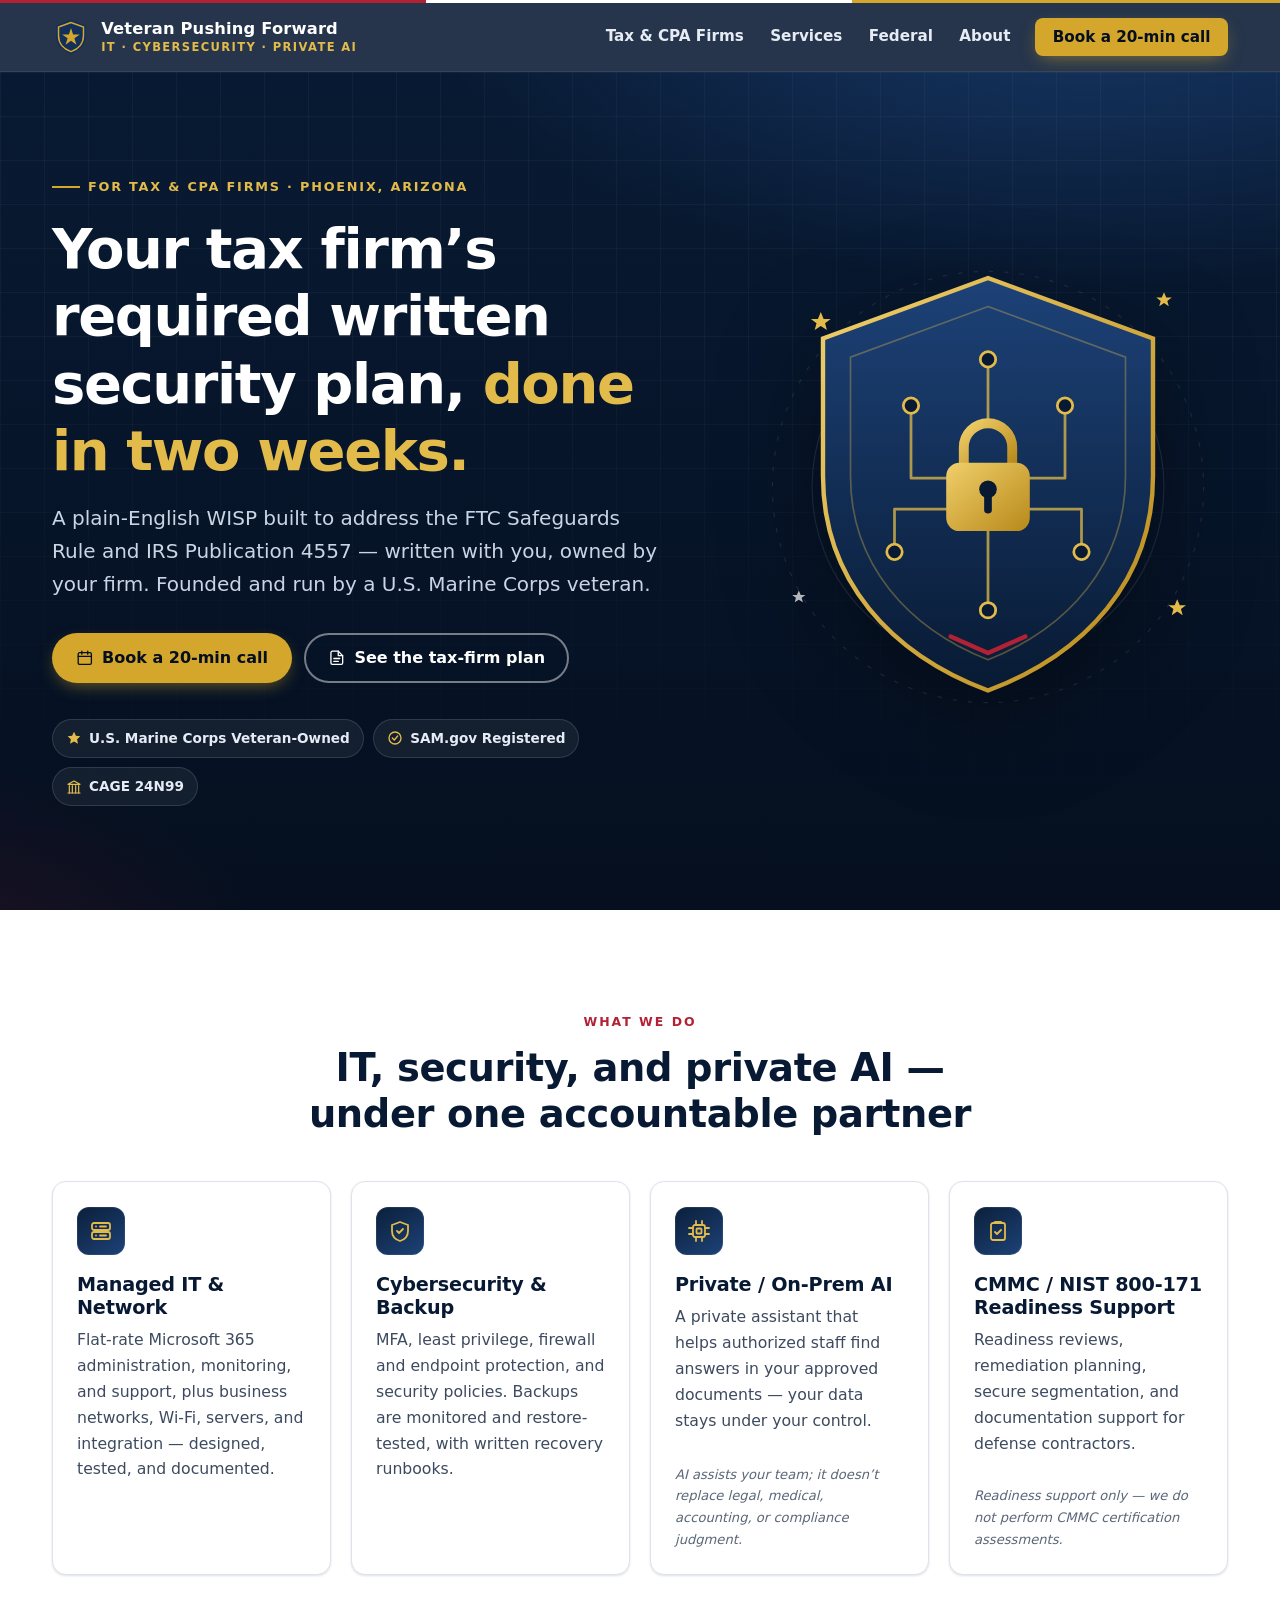
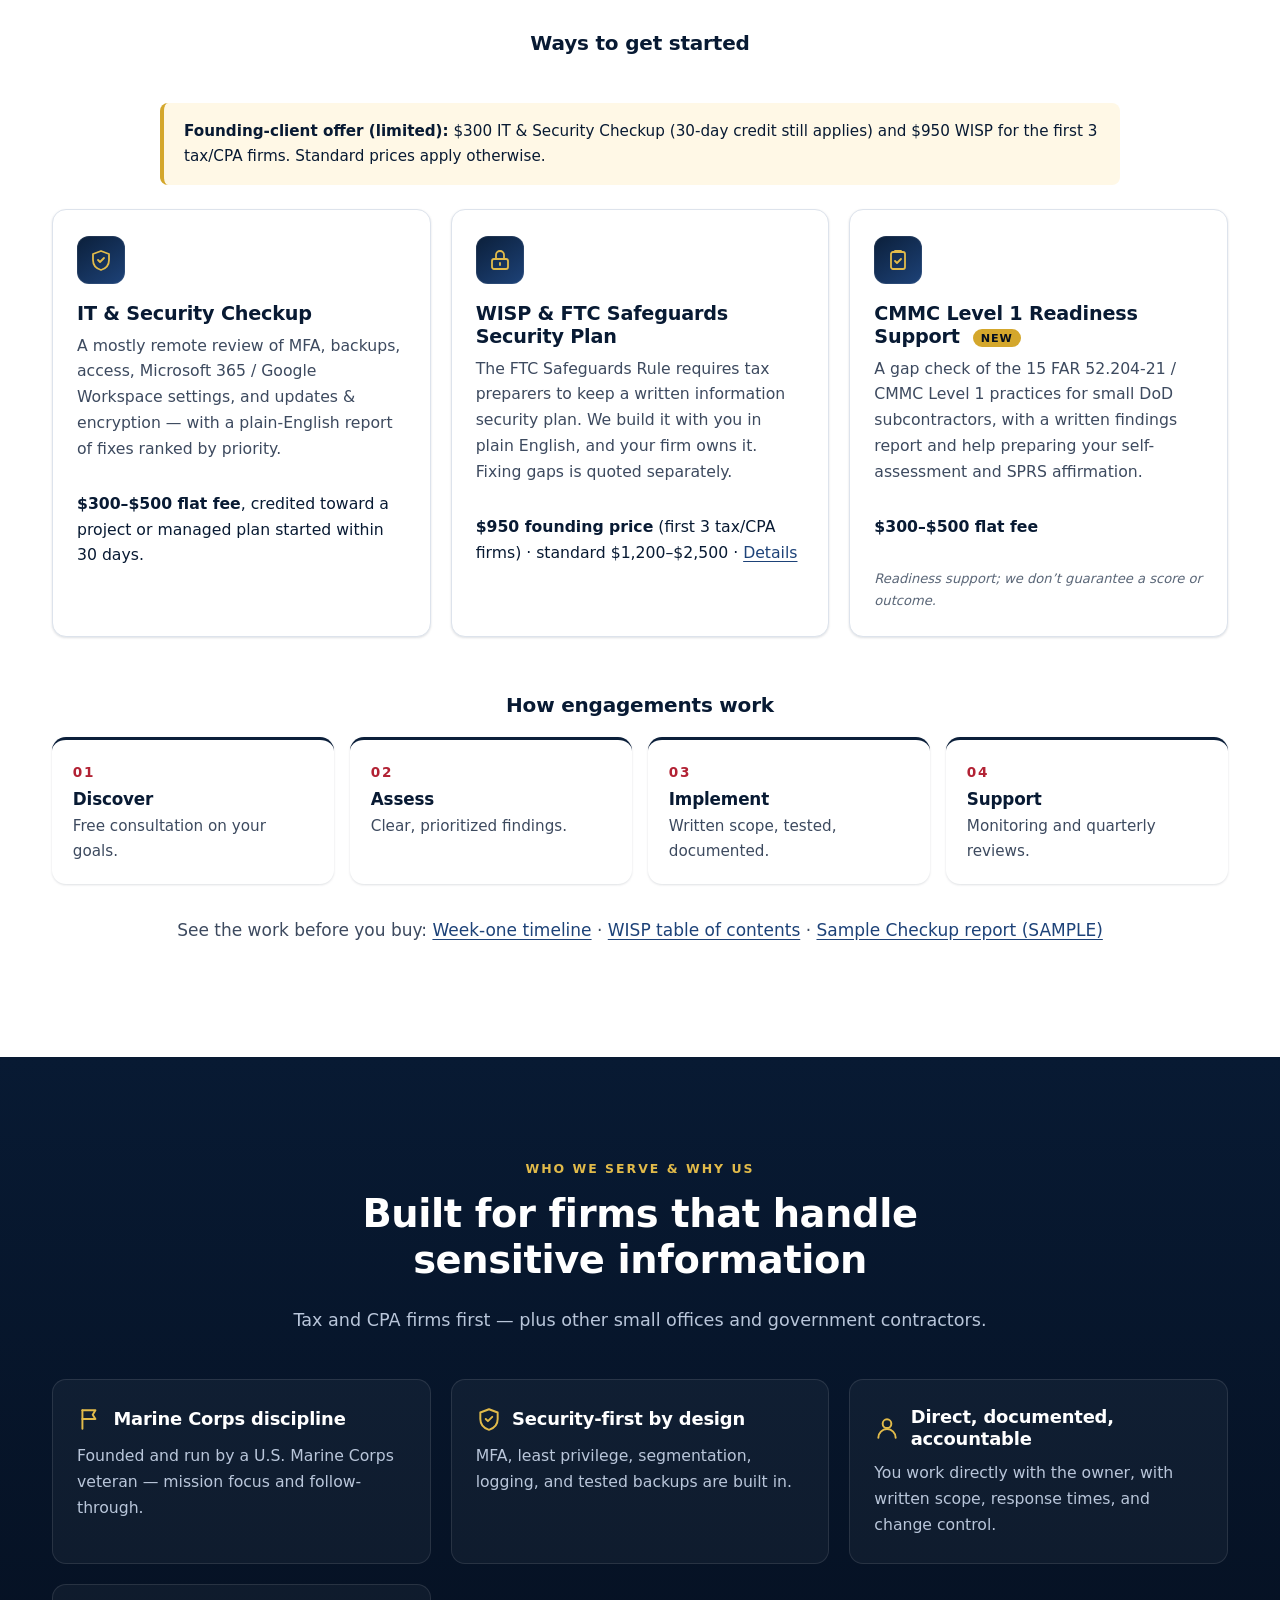
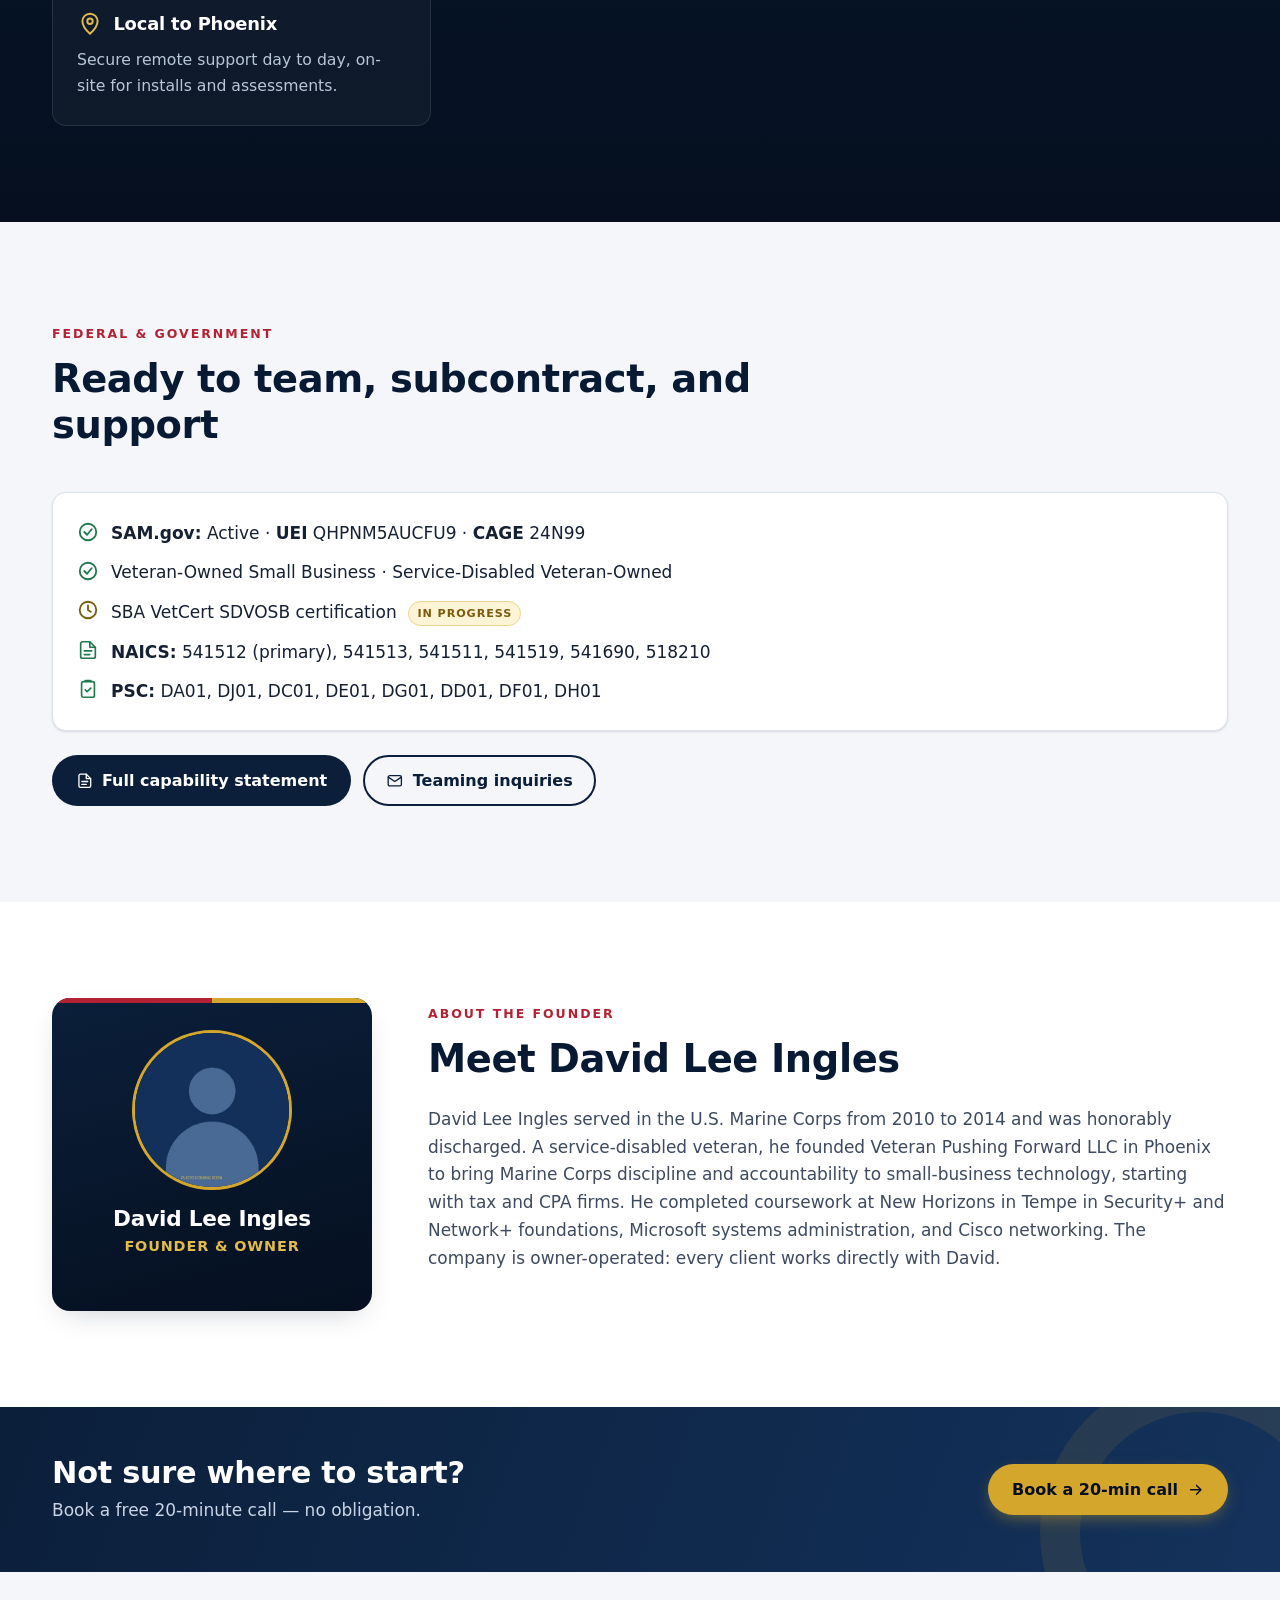
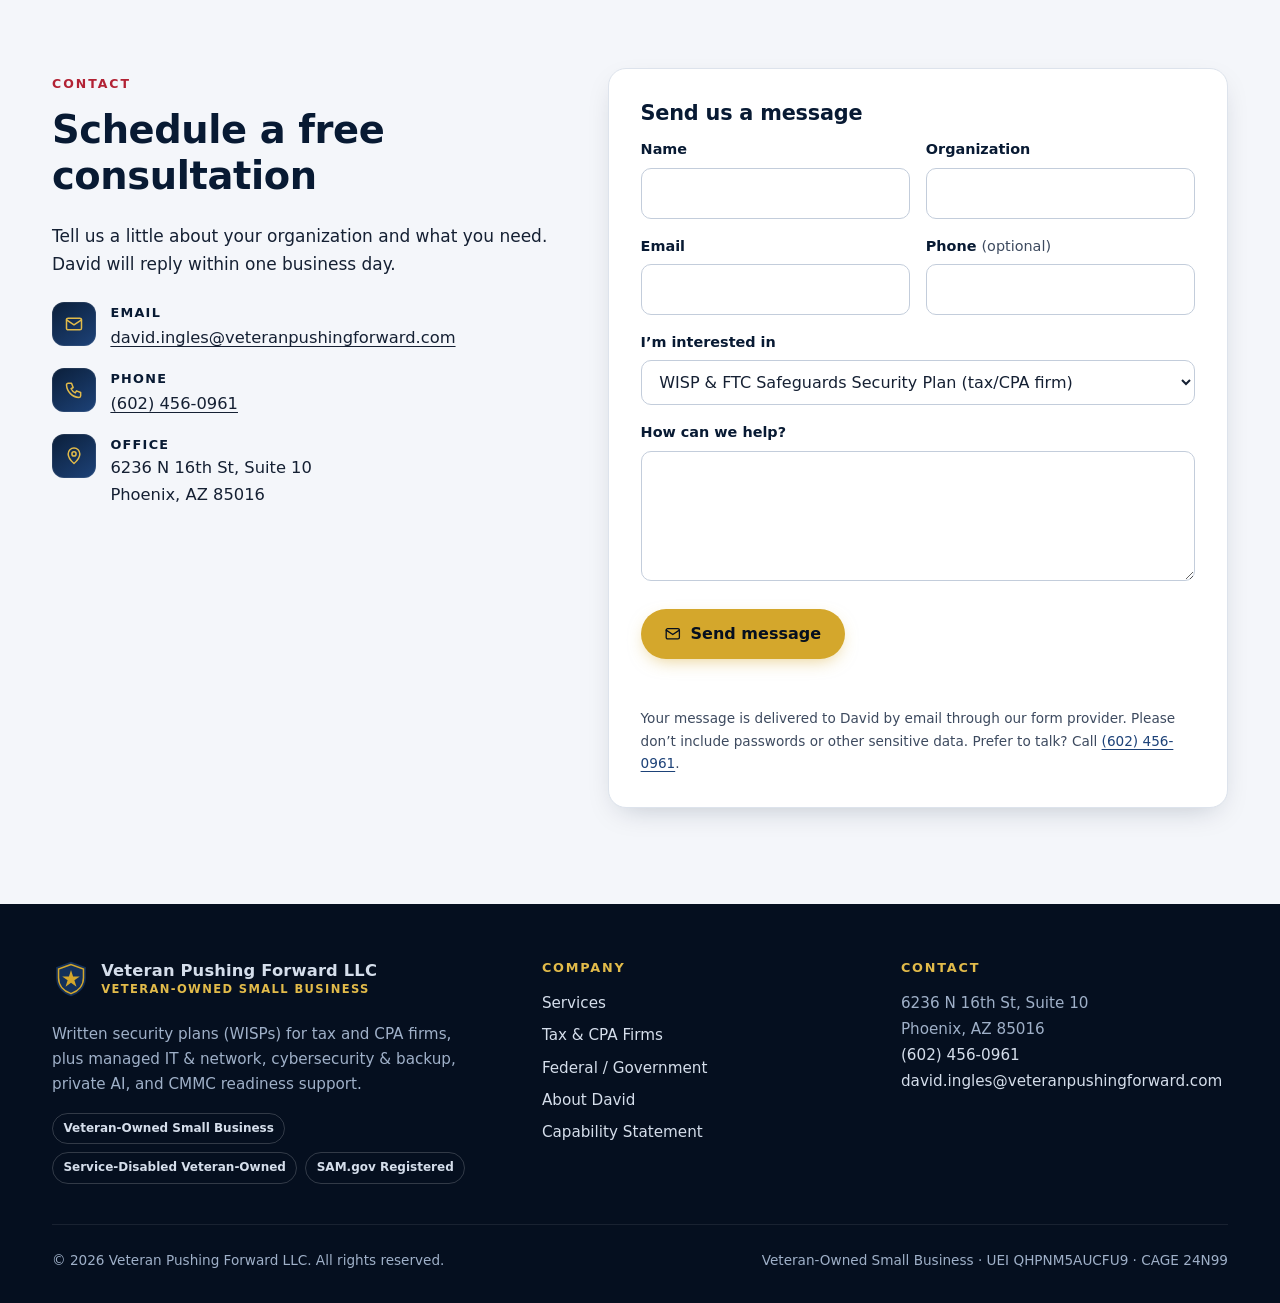
==== commit 406bea2d: "Tax/CPA focus: outcome-first hero, tax-firms page, sample Checkup, Formspree form, booking button, p" ====
--- a/index.html
+++ b/index.html
@@ -3,7 +3,7 @@
 <head>
   <meta charset="utf-8">
   <meta name="viewport" content="width=device-width, initial-scale=1">
-  <meta http-equiv="Content-Security-Policy" content="default-src 'self'; img-src 'self' data:; style-src 'self'; script-src 'self'; object-src 'none'; base-uri 'self'; form-action mailto:">
+  <meta http-equiv="Content-Security-Policy" content="default-src 'self'; img-src 'self' data:; style-src 'self'; script-src 'self'; object-src 'none'; base-uri 'self'; form-action https://formspree.io">
   <meta name="referrer" content="strict-origin-when-cross-origin">
   <title>Veteran Pushing Forward LLC | Managed IT, Cybersecurity &amp; Private AI | Phoenix, AZ</title>
   <meta name="description" content="Veteran-owned managed IT, cybersecurity, and private on-prem AI for professional services firms and government contractors. Phoenix, Arizona. SAM.gov registered — UEI QHPNM5AUCFU9, CAGE 24N99.">
@@ -109,11 +109,11 @@
       </button>
       <nav class="site-nav" id="site-nav" aria-label="Primary">
         <ul>
+          <li><a href="/tax-firms.html">Tax &amp; CPA Firms</a></li>
           <li><a href="#services">Services</a></li>
-          <li><a href="#why-us">Who We Serve</a></li>
           <li><a href="#federal">Federal</a></li>
           <li><a href="#about">About</a></li>
-          <li class="nav-cta"><a class="btn btn-primary" href="#contact">Free Consultation</a></li>
+          <li class="nav-cta"><a class="btn btn-primary" href="#contact" data-booking>Book a 20-min call</a></li>
         </ul>
       </nav>
     </div>
@@ -124,17 +124,17 @@
     <section class="hero" aria-labelledby="hero-title">
       <div class="container">
         <div class="hero-copy">
-          <p class="eyebrow">Veteran-Owned · Phoenix, Arizona</p>
-          <h1 id="hero-title">Managed IT and cybersecurity, <span class="accent">delivered with Marine Corps discipline.</span></h1>
-          <p class="lead">Veteran Pushing Forward LLC keeps professional services firms and government contractors running securely — managed IT, cybersecurity, backup and recovery, network infrastructure, and private AI you control. Uptime, risk reduction, and accountable, documented support.</p>
+          <p class="eyebrow">For tax &amp; CPA firms · Phoenix, Arizona</p>
+          <h1 id="hero-title">Your tax firm’s required written security plan, <span class="accent">done in two weeks.</span></h1>
+          <p class="lead">A plain-English WISP built to address the FTC Safeguards Rule and IRS Publication 4557 — written with you, owned by your firm. Founded and run by a U.S. Marine Corps veteran.</p>
           <div class="hero-actions">
-            <a class="btn btn-primary" href="#contact">
+            <a class="btn btn-primary" href="#contact" data-booking>
               <svg aria-hidden="true"><use href="#i-calendar"/></svg>
-              Schedule a free consultation
+              Book a 20-min call
             </a>
-            <a class="btn btn-ghost" href="/capabilities.html">
+            <a class="btn btn-ghost" href="/tax-firms.html">
               <svg aria-hidden="true"><use href="#i-file"/></svg>
-              Capability statement
+              See the tax-firm plan
             </a>
           </div>
           <ul class="hero-badges" aria-label="Company credentials">
@@ -243,7 +243,7 @@
             <div class="icon-badge"><svg aria-hidden="true"><use href="#i-lock"/></svg></div>
             <h3>WISP &amp; FTC Safeguards Security Plan</h3>
             <p>The FTC Safeguards Rule requires tax preparers to keep a written information security plan. We build it with you in plain English, and your firm owns it. Fixing gaps is quoted separately.</p>
-            <p class="price"><strong>$1,200–$2,500</strong> · annual review $400–$800</p>
+            <p class="price"><strong>$950 founding price</strong> (first 3 tax/CPA firms) · standard $1,200–$2,500 · <a href="/tax-firms.html">Details</a></p>
           </article>
           <article class="card">
             <div class="icon-badge"><svg aria-hidden="true"><use href="#i-clipboard"/></svg></div>
@@ -261,17 +261,17 @@
           <li><h3>Implement</h3><p>Written scope, tested, documented.</p></li>
           <li><h3>Support</h3><p>Monitoring and quarterly reviews.</p></li>
         </ol>
+        <p class="proof-links">See the work before you buy: <a href="/tax-firms.html#week-one">Week-one timeline</a> · <a href="/tax-firms.html#wisp-toc">WISP table of contents</a> · <a href="/sample-checkup.html">Sample Checkup report (SAMPLE)</a></p>
       </div>
     </section>
 
     <!-- ================= WHO WE SERVE / WHY US ================= -->
-    <span id="who-we-serve"></span>
     <section class="section section-dark" id="why-us" aria-labelledby="why-title">
       <div class="container">
         <div class="section-head center">
           <span class="kicker">Who we serve &amp; why us</span>
           <h2 id="why-title">Built for firms that handle sensitive information</h2>
-          <p><strong>Professional services firms</strong> (about 5–50 users): law, accounting/CPA, medical &amp; dental, insurance, consulting, and construction &amp; property.<br><strong>Government contractors:</strong> small primes, subcontractors, and teaming partners that need secure infrastructure and readiness support.</p>
+          <p>Tax and CPA firms first — plus other small offices and government contractors.</p>
         </div>
 
         <div class="why-grid">
@@ -322,13 +322,8 @@
     <section class="section" id="about" aria-labelledby="about-title">
       <div class="container about">
         <aside class="about-card" aria-label="Founder profile">
-          <svg class="monogram" viewBox="0 0 132 132" role="img" aria-labelledby="mono-title">
-            <title id="mono-title">David Lee Ingles monogram</title>
-            <circle cx="66" cy="66" r="63" fill="#13305a" stroke="#d4a72c" stroke-width="3"/>
-            <circle cx="66" cy="66" r="54" fill="none" stroke="#d4a72c" stroke-opacity=".4" stroke-dasharray="2 4"/>
-            <text x="66" y="80" text-anchor="middle" font-family="Georgia, 'Times New Roman', serif" font-size="44" font-weight="700" fill="#ffffff" letter-spacing="2">DI</text>
-            <path d="m66 16 2.4 5 5.4.6-4 3.7 1.1 5.3-4.9-2.7-4.9 2.7 1.1-5.3-4-3.7 5.4-.6z" fill="#d4a72c"/>
-          </svg>
+          <!-- TODO: assets/david.jpg is a placeholder. Replace it with David's real headshot (square, at least 400x400). -->
+          <img class="founder-photo" src="/assets/david.jpg" width="160" height="160" alt="David Lee Ingles, founder">
           <h3>David Lee Ingles</h3>
           <p class="role">Founder &amp; Owner</p>
         </aside>
@@ -336,7 +331,7 @@
         <div class="about-body">
           <span class="kicker">About the founder</span>
           <h2 id="about-title">Meet David Lee Ingles</h2>
-          <p>David Lee Ingles served in the U.S. Marine Corps from 2010 to 2014 and was honorably discharged. A service-disabled veteran, he founded Veteran Pushing Forward LLC in Phoenix to bring Marine Corps discipline and accountability to small-business and government-contractor technology. He completed coursework at New Horizons in Tempe in Security+ and Network+ foundations, Microsoft systems administration, and Cisco networking. The company is owner-operated: every client works directly with David.</p>
+          <p>David Lee Ingles served in the U.S. Marine Corps from 2010 to 2014 and was honorably discharged. A service-disabled veteran, he founded Veteran Pushing Forward LLC in Phoenix to bring Marine Corps discipline and accountability to small-business technology, starting with tax and CPA firms. He completed coursework at New Horizons in Tempe in Security+ and Network+ foundations, Microsoft systems administration, and Cisco networking. The company is owner-operated: every client works directly with David.</p>
         </div>
       </div>
     </section>
@@ -346,9 +341,9 @@
       <div class="container">
         <div>
           <h2 id="cta-title">Not sure where to start?</h2>
-          <p>Start with a free consultation — no obligation.</p>
-        </div>
-        <a class="btn btn-primary" href="#contact">Schedule a free consultation <svg aria-hidden="true"><use href="#i-arrow"/></svg></a>
+          <p>Book a free 20-minute call — no obligation.</p>
+        </div>
+        <a class="btn btn-primary" href="#contact" data-booking>Book a 20-min call <svg aria-hidden="true"><use href="#i-arrow"/></svg></a>
       </div>
     </section>
 
@@ -358,7 +353,7 @@
         <div>
           <span class="kicker">Contact</span>
           <h2 id="contact-title">Schedule a free consultation</h2>
-          <p>Tell us a little about your organization and what you need. We’ll follow up to set up a no-obligation conversation about your IT, security, or private AI goals.</p>
+          <p>Tell us a little about your organization and what you need. David will reply within one business day.</p>
           <ul class="contact-info">
             <li>
               <span class="icon-badge"><svg aria-hidden="true"><use href="#i-mail"/></svg></span>
@@ -377,7 +372,10 @@
 
         <div class="form-card">
           <h3>Send us a message</h3>
-          <form id="contact-form" action="mailto:david.ingles@veteranpushingforward.com" method="post" enctype="text/plain" data-email="david.ingles@veteranpushingforward.com" novalidate>
+          <!-- TODO: create a free Formspree form (formspree.io) for david.ingles@veteranpushingforward.com and replace FORM_ENDPOINT_TODO with its form ID. -->
+          <form id="contact-form" action="https://formspree.io/f/FORM_ENDPOINT_TODO" method="POST">
+            <input type="hidden" name="_subject" value="Website inquiry — veteranpushingforward.com">
+            <input type="text" name="_gotcha" class="visually-hidden" tabindex="-1" autocomplete="off" aria-hidden="true">
             <div class="form-grid">
               <div class="field">
                 <label for="cf-name">Name</label>
@@ -398,17 +396,12 @@
               <div class="field full">
                 <label for="cf-topic">I’m interested in</label>
                 <select id="cf-topic" name="topic">
-                  <option>Managed IT</option>
-                  <option>Cybersecurity</option>
-                  <option>Security setup / hardening</option>
-                  <option>Private / on-prem AI</option>
-                  <option>Network design</option>
-                  <option>Systems integration</option>
-                  <option>Backup &amp; recovery</option>
+                  <option>WISP &amp; FTC Safeguards Security Plan (tax/CPA firm)</option>
                   <option>IT &amp; Security Checkup</option>
-                  <option>WISP &amp; FTC Safeguards Security Plan</option>
-                  <option>CMMC Level 1 readiness support (gap check)</option>
-                  <option>CMMC / NIST 800-171 readiness support</option>
+                  <option>Managed IT &amp; Network</option>
+                  <option>Cybersecurity &amp; Backup</option>
+                  <option>Private / On-Prem AI</option>
+                  <option>CMMC Level 1 / NIST 800-171 Readiness Support</option>
                   <option>Government teaming / subcontracting</option>
                   <option>Something else</option>
                 </select>
@@ -422,7 +415,7 @@
               <button class="btn btn-primary" type="submit"><svg aria-hidden="true"><use href="#i-mail"/></svg>Send message</button>
             </div>
             <p class="form-status" id="form-status" role="status" aria-live="polite"></p>
-            <p class="form-note">Submitting opens your email app with your message pre-filled — nothing is stored on this website. Please don’t include passwords or other sensitive data. Prefer to talk? Call <a href="tel:+16024560961">(602) 456-0961</a>.</p>
+            <p class="form-note">Your message is delivered to David by email through our form provider. Please don’t include passwords or other sensitive data. Prefer to talk? Call <a href="tel:+16024560961">(602) 456-0961</a>.</p>
           </form>
         </div>
       </div>
@@ -440,7 +433,7 @@
               <span class="brand-sub">Veteran-Owned Small Business</span>
             </span>
           </a>
-          <p>Managed IT, cybersecurity, network design, systems integration, and private AI for professional services firms and government contractors.</p>
+          <p>Written security plans (WISPs) for tax and CPA firms, plus managed IT &amp; network, cybersecurity &amp; backup, private AI, and CMMC readiness support.</p>
           <div class="footer-badges">
             <span>Veteran-Owned Small Business</span>
             <span>Service-Disabled Veteran-Owned</span>
@@ -451,7 +444,7 @@
           <h2>Company</h2>
           <ul>
             <li><a href="/#services">Services</a></li>
-            <li><a href="/#why-us">Who We Serve</a></li>
+            <li><a href="/tax-firms.html">Tax &amp; CPA Firms</a></li>
             <li><a href="/#federal">Federal / Government</a></li>
             <li><a href="/#about">About David</a></li>
             <li><a href="/capabilities.html">Capability Statement</a></li>
--- a/assets/css/styles.css
+++ b/assets/css/styles.css
@@ -452,3 +452,28 @@
 .founding-banner { margin: 3rem auto 0; max-width: 60rem; padding: 1rem 1.25rem; border-left: 4px solid var(--gold-500); background: #fff8e6; color: var(--navy-900); border-radius: 8px; font-size: .95rem; }
 .offers { margin-top: 1.5rem; }
 .card .price { color: var(--navy-900); margin-top: .9rem; }
+
+/* ---- Tax focus additions ---- */
+.proof-links { text-align: center; margin-top: 2rem; color: var(--ink-soft); }
+.founder-photo { width: 160px; height: 160px; border-radius: 50%; object-fit: cover; border: 3px solid var(--gold-500); margin: 0 auto 1rem; display: block; }
+.timeline { list-style: none; padding: 0; margin: 0; display: grid; gap: 1rem; counter-reset: day; }
+@media (min-width: 800px) { .timeline { grid-template-columns: repeat(5, 1fr); } }
+.timeline li { background: #fff; border: 1px solid var(--line); border-top: 4px solid var(--gold-500); border-radius: 12px; padding: 1rem; }
+.timeline li strong { display: block; color: var(--navy-900); margin-bottom: .3rem; }
+.timeline li p { margin: 0; font-size: .94rem; color: var(--ink-soft); }
+.toc { columns: 2 18rem; column-gap: 2.5rem; padding-left: 1.4rem; margin: 0; }
+.toc li { margin-bottom: .45rem; break-inside: avoid; }
+.offer-box { background: #fff; border: 1px solid var(--line); border-radius: 16px; padding: 1.5rem; box-shadow: var(--shadow-md); max-width: 46rem; }
+.offer-box .big { font-size: 2rem; font-weight: 800; color: var(--navy-900); }
+.offer-box ul { padding-left: 1.2rem; }
+.sample-banner { background: #b22234; color: #fff; text-align: center; font-weight: 800; letter-spacing: .1em; padding: .6rem; }
+.report { max-width: 52rem; margin: 0 auto; }
+.report table { width: 100%; border-collapse: collapse; margin: 1rem 0 2rem; font-size: .95rem; }
+.report th, .report td { border: 1px solid var(--line); padding: .55rem .7rem; text-align: left; vertical-align: top; }
+.report th { background: var(--bg-alt); }
+.sev { font-weight: 700; } .sev-high { color: #b22234; } .sev-med { color: var(--gold-700); } .sev-low { color: var(--navy-600); }
+.redact { background: #152033; color: #152033; border-radius: 3px; padding: 0 .3em; user-select: none; }
+.watermark { position: fixed; inset: 0; display: grid; place-items: center; pointer-events: none; font-size: 9rem; font-weight: 900; color: rgba(178, 34, 52, .07); transform: rotate(-25deg); z-index: 0; }
+.hero .container.hero-single { display: block; }
+.offer-box .big-sub { font-size: 1rem; font-weight: 600; color: var(--ink-soft); }
+.inherit-link { color: inherit; }
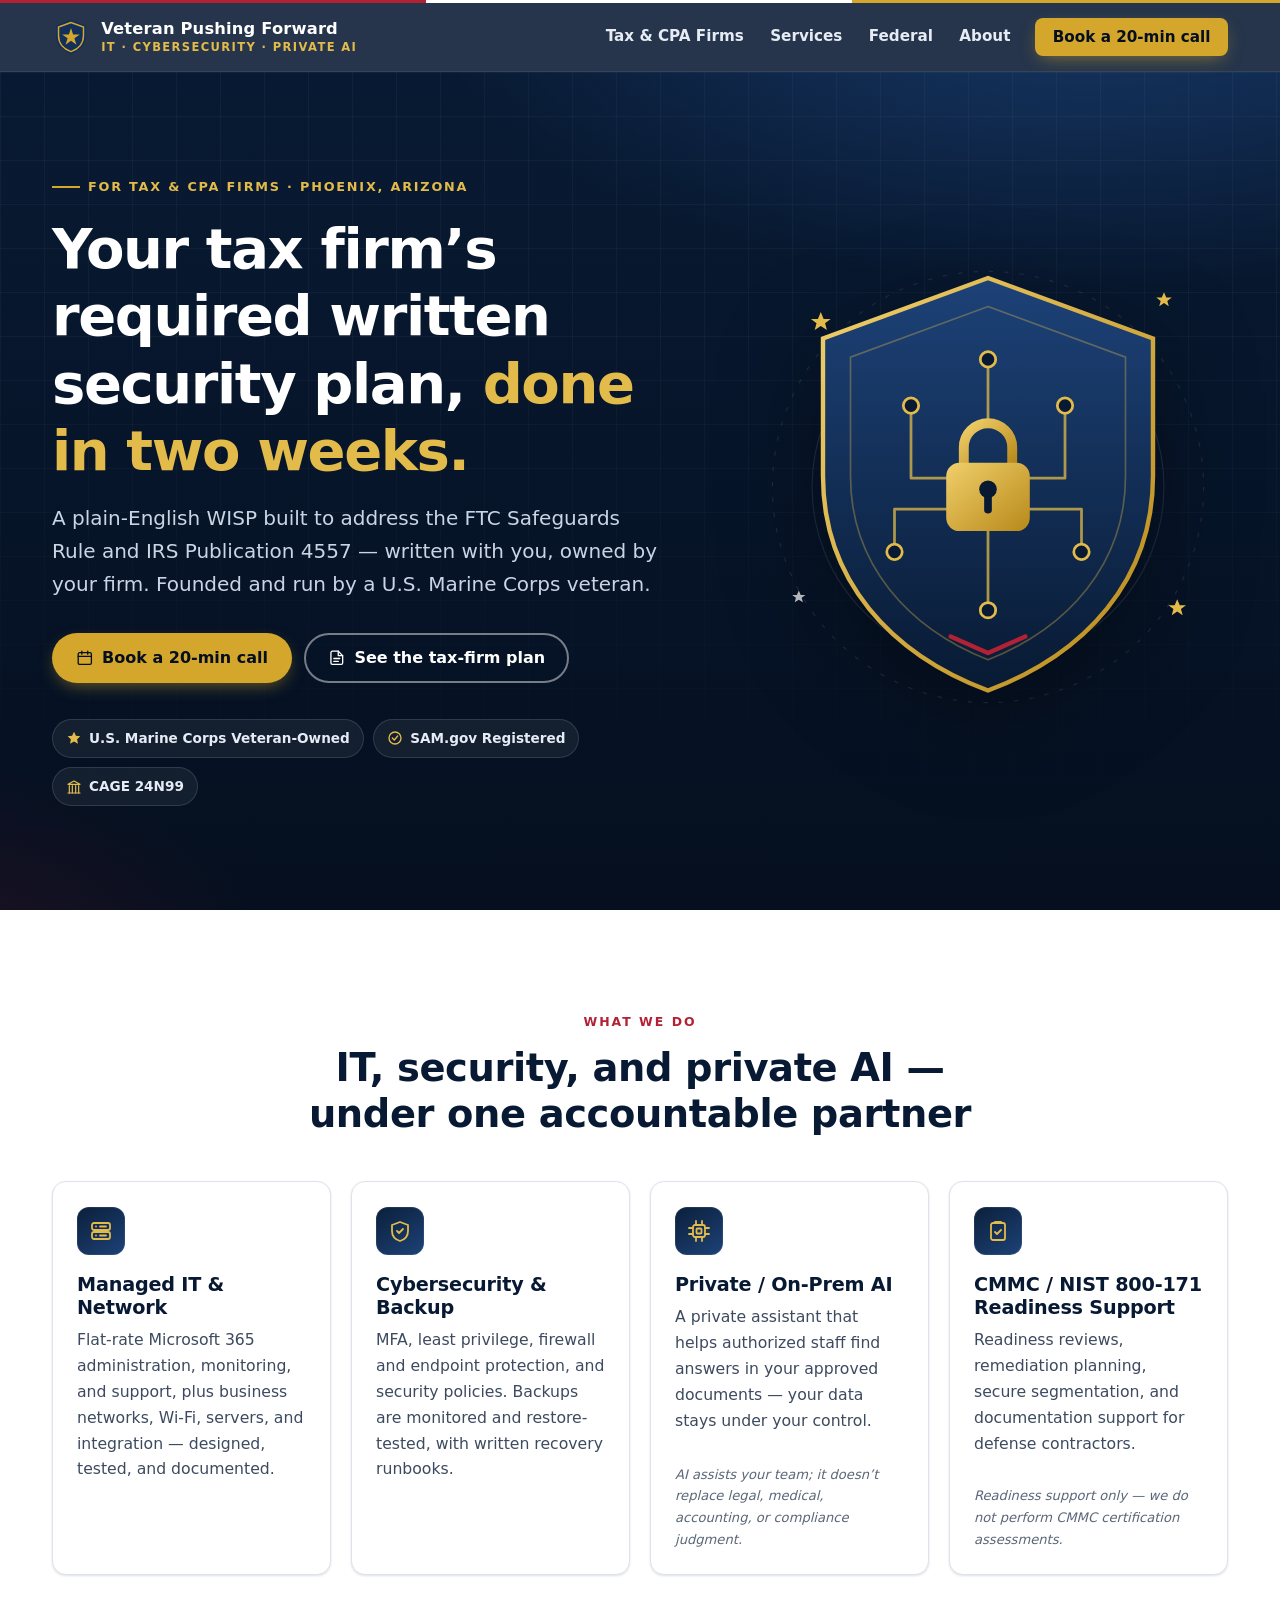
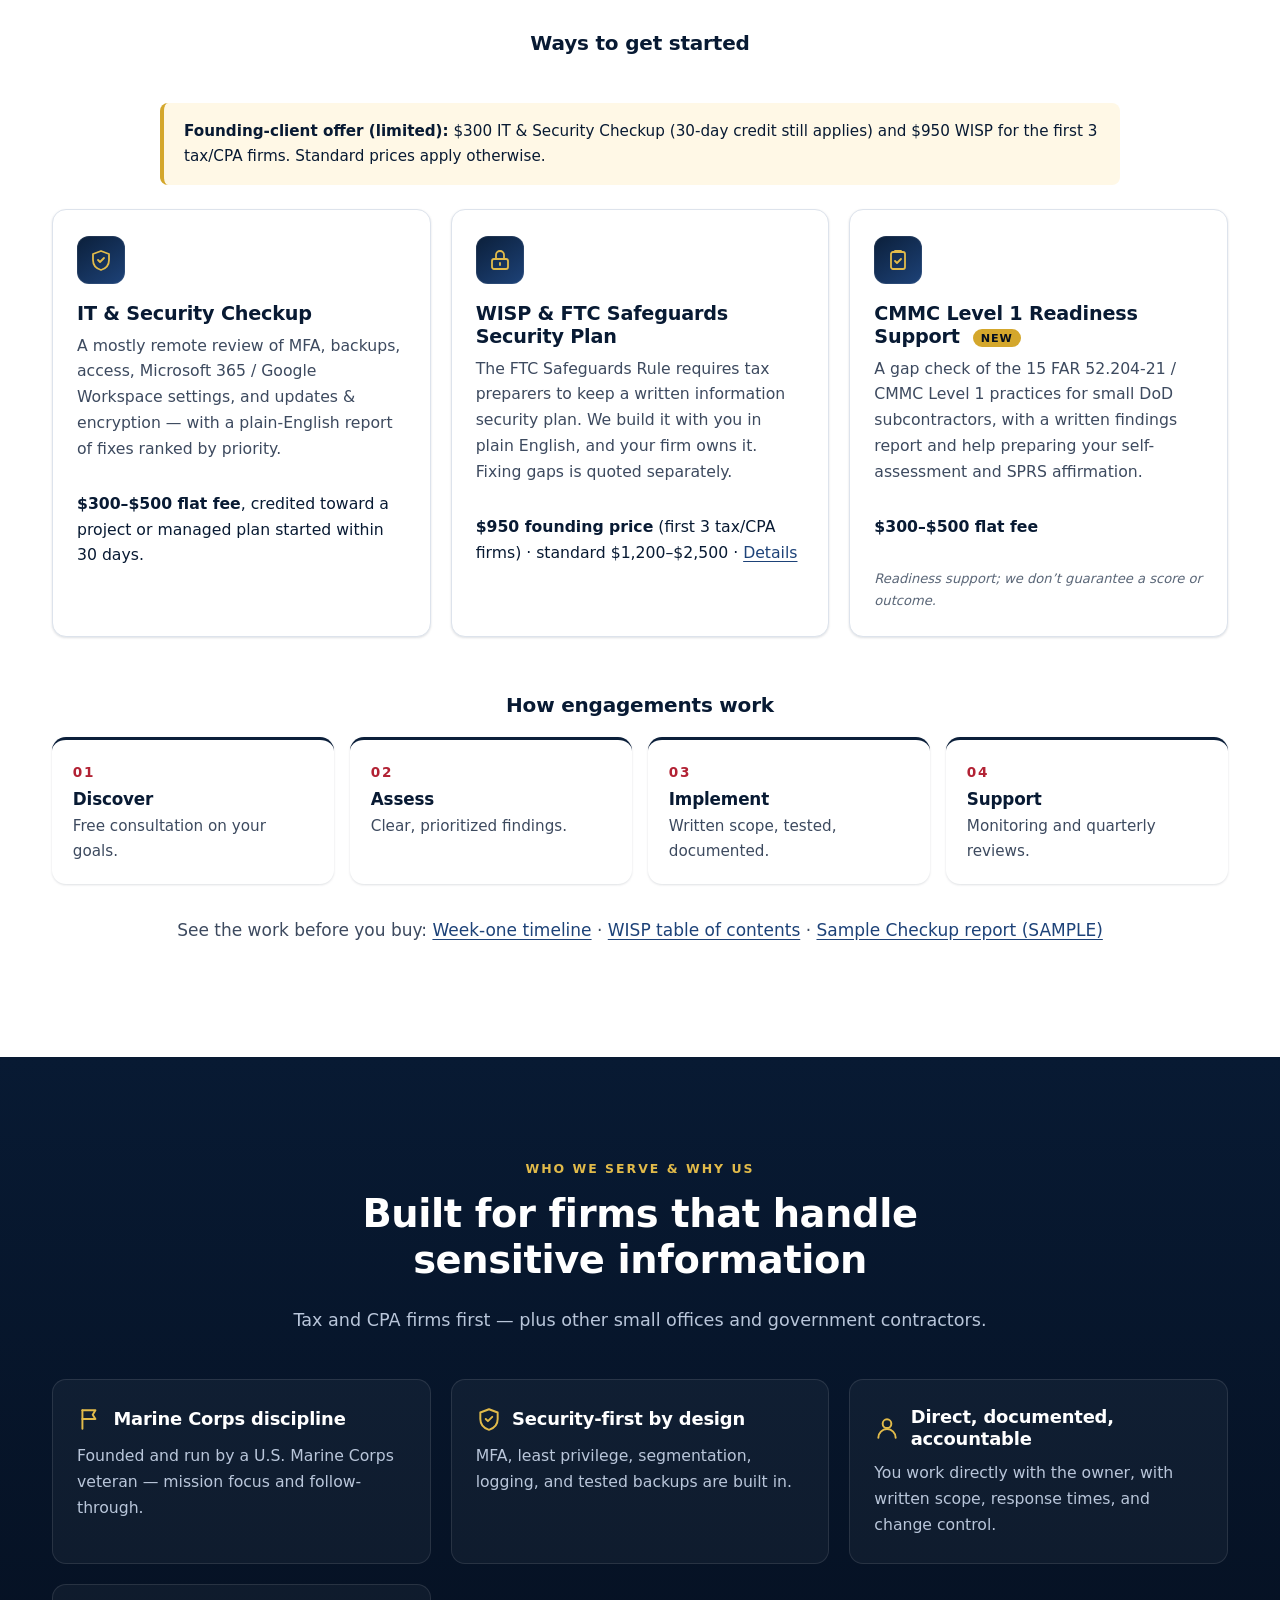
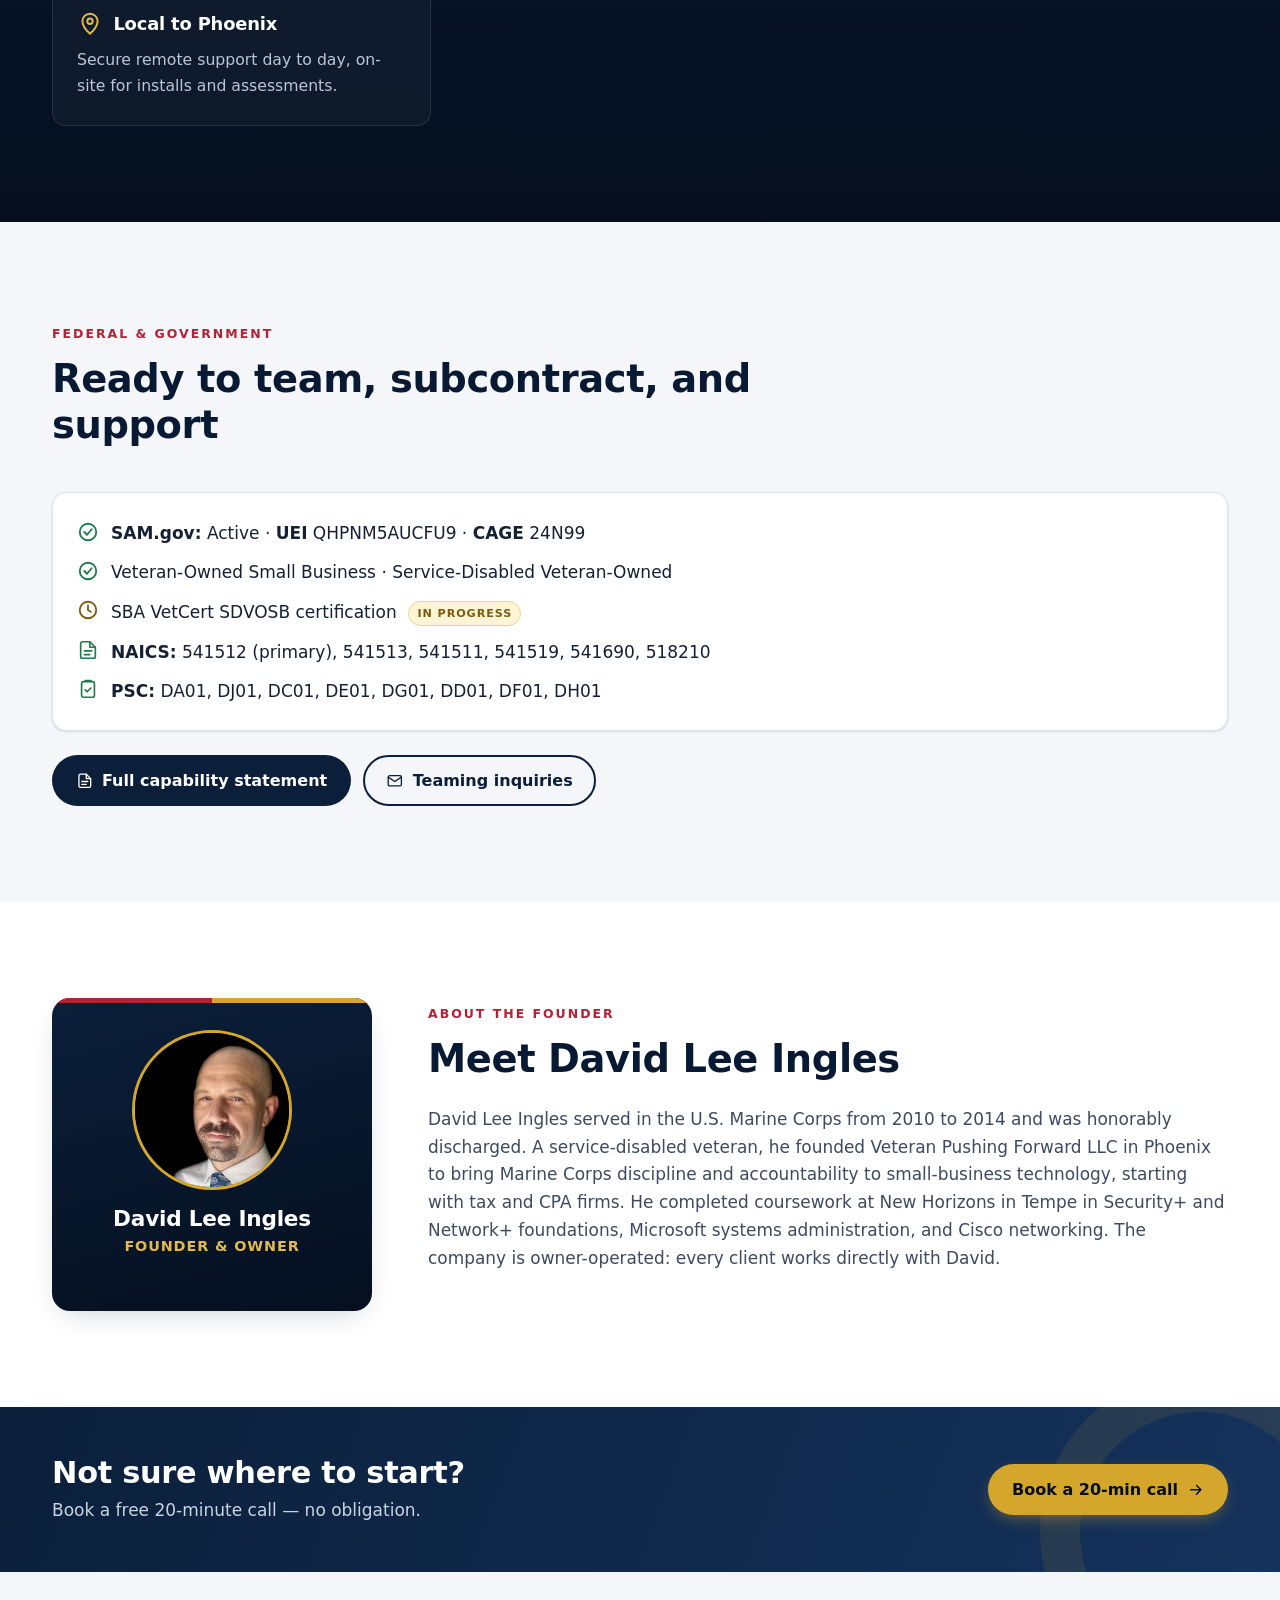
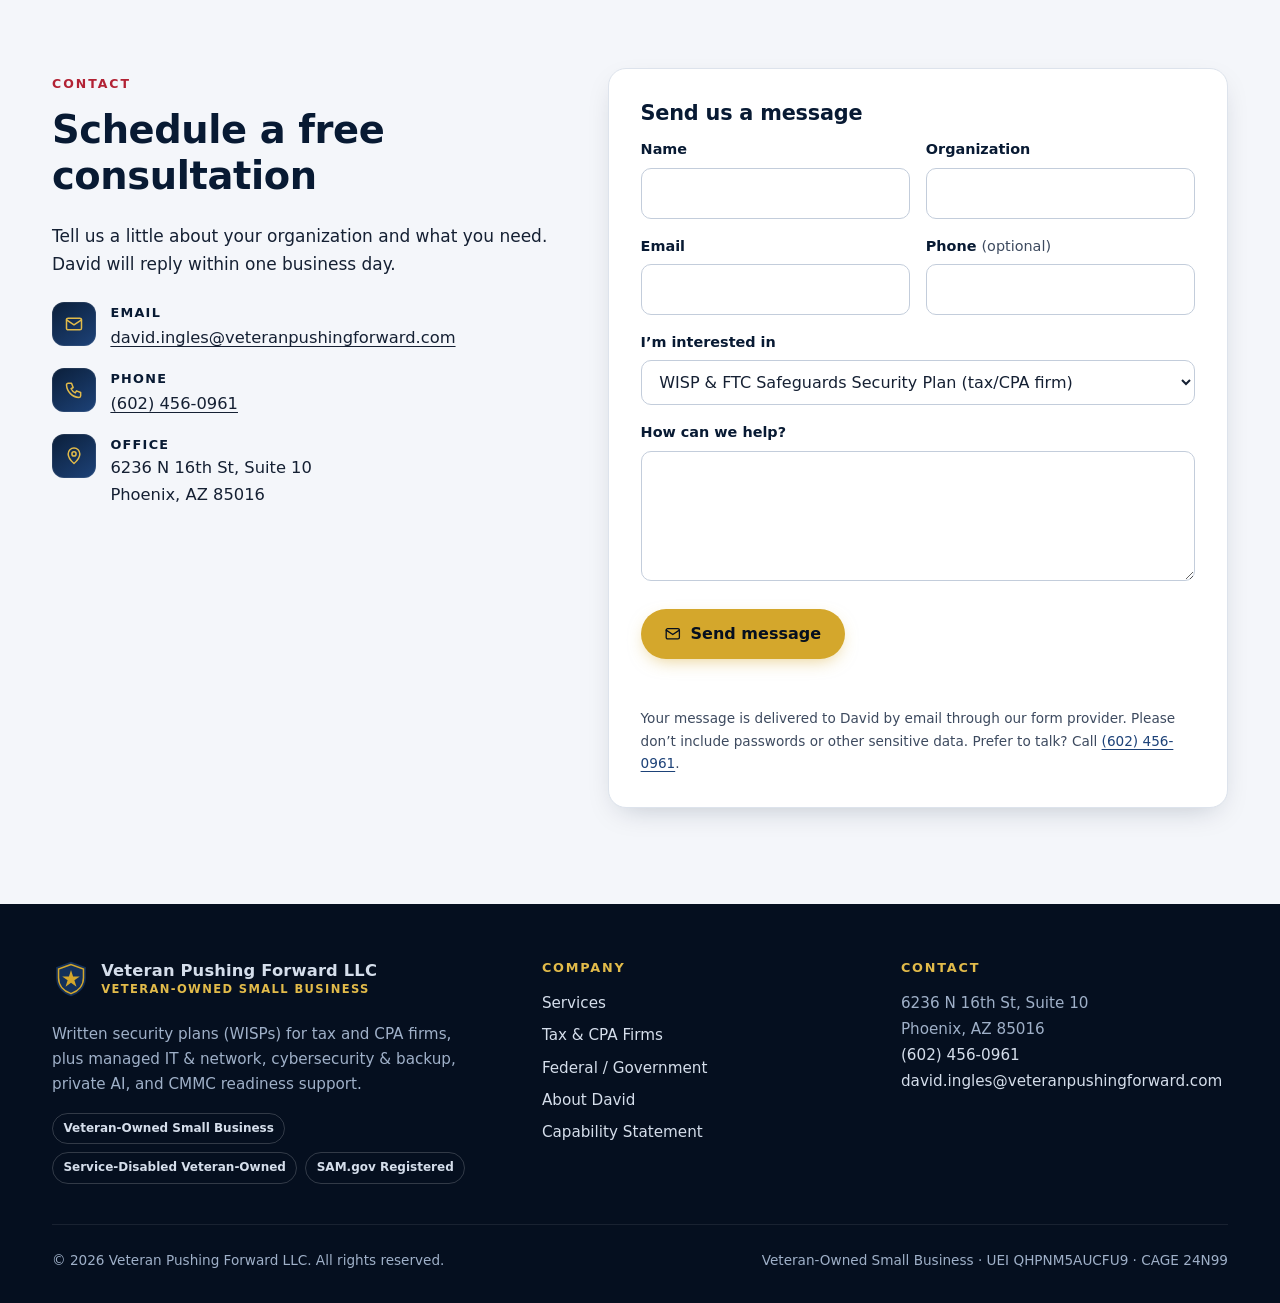
==== commit c23c0300: "Add David's headshot (EXIF stripped), update alt text" ====
--- a/index.html
+++ b/index.html
@@ -322,8 +322,7 @@
     <section class="section" id="about" aria-labelledby="about-title">
       <div class="container about">
         <aside class="about-card" aria-label="Founder profile">
-          <!-- TODO: assets/david.jpg is a placeholder. Replace it with David's real headshot (square, at least 400x400). -->
-          <img class="founder-photo" src="/assets/david.jpg" width="160" height="160" alt="David Lee Ingles, founder">
+          <img class="founder-photo" src="/assets/david.jpg" width="160" height="160" alt="David Ingles, founder of Veteran Pushing Forward">
           <h3>David Lee Ingles</h3>
           <p class="role">Founder &amp; Owner</p>
         </aside>
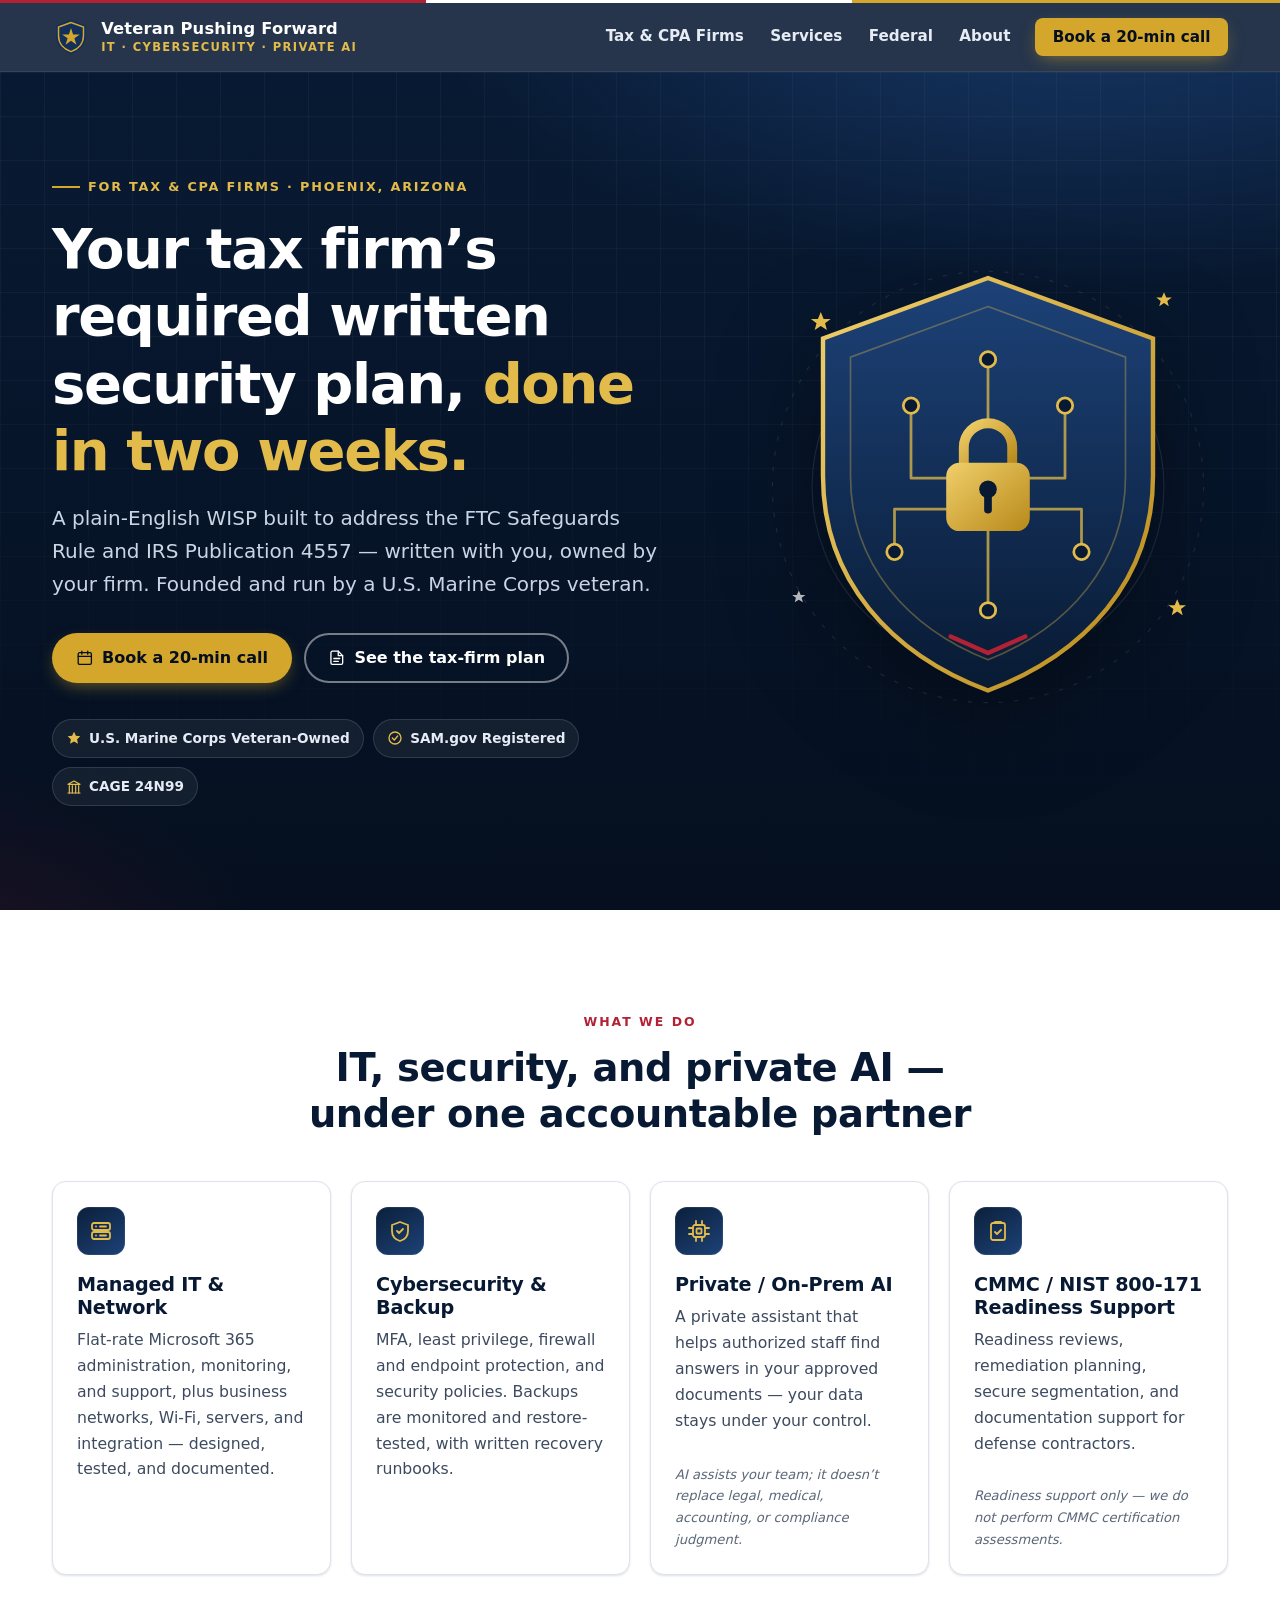
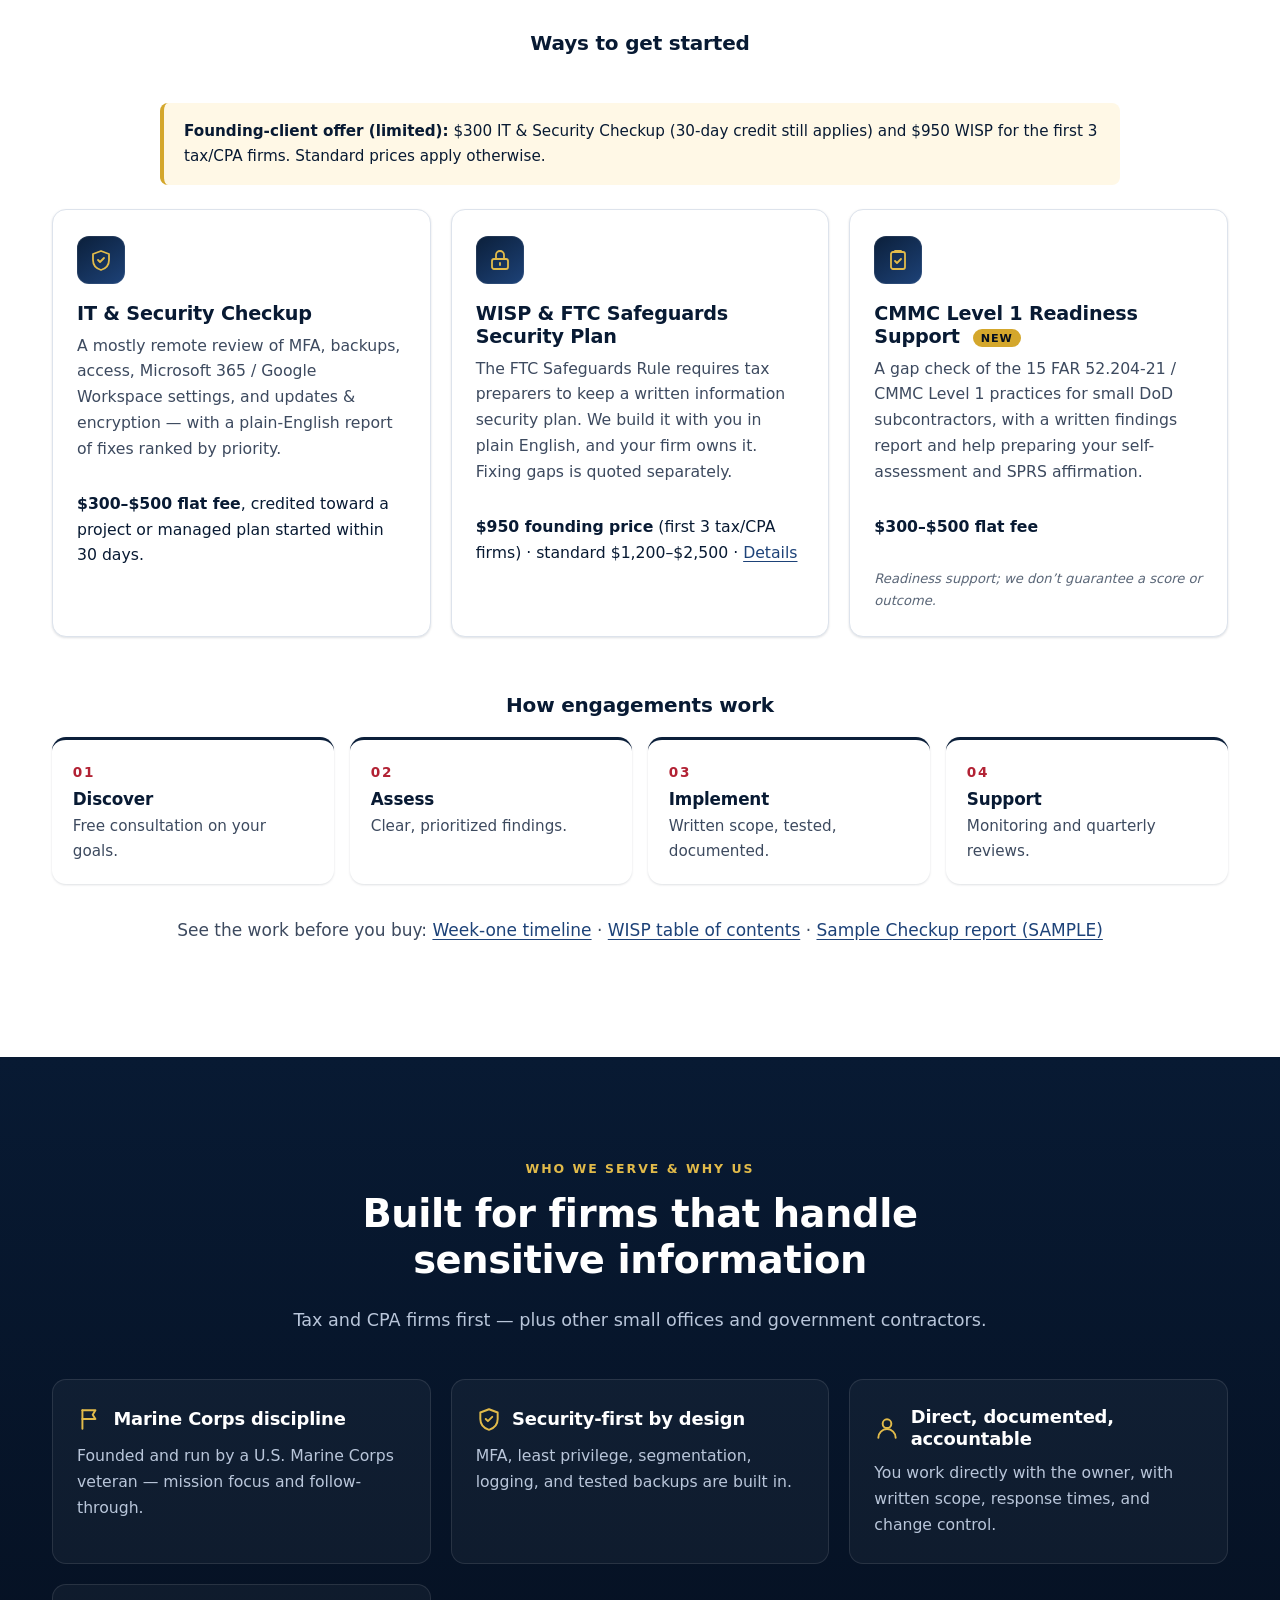
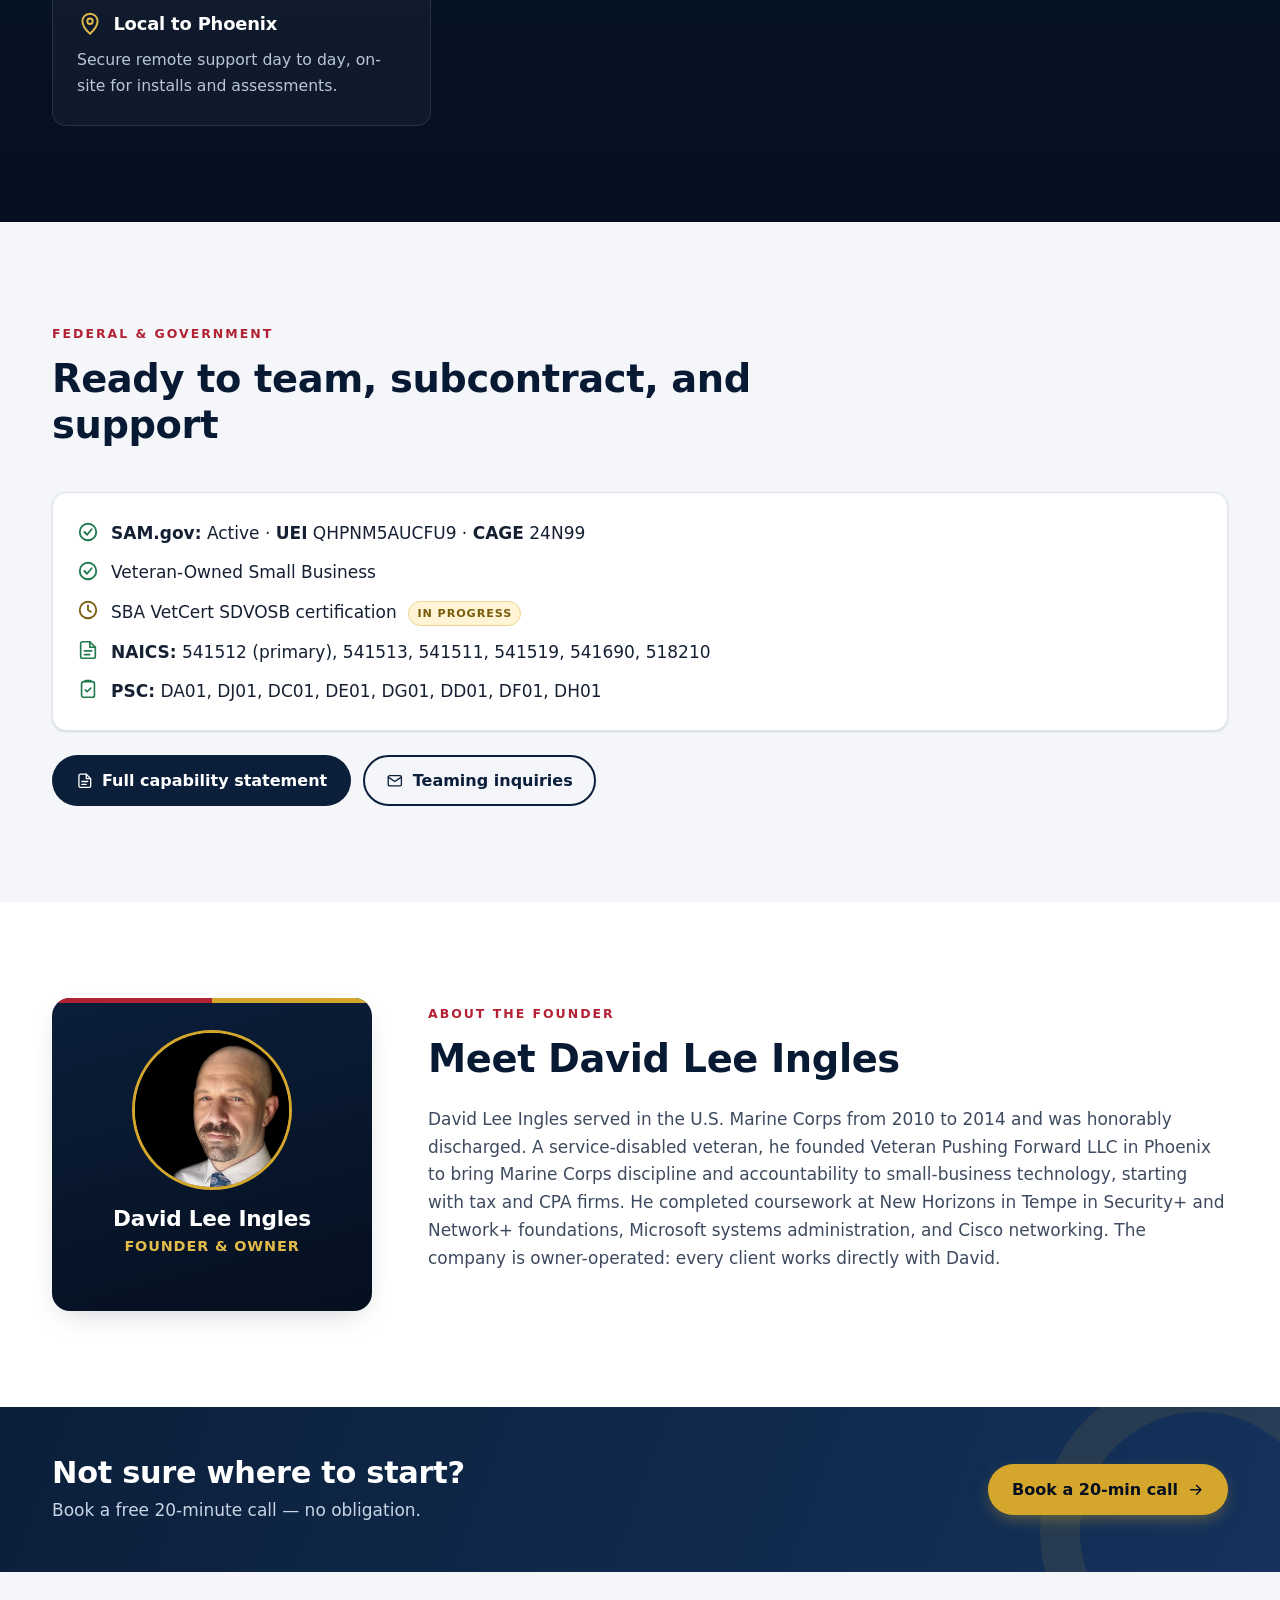
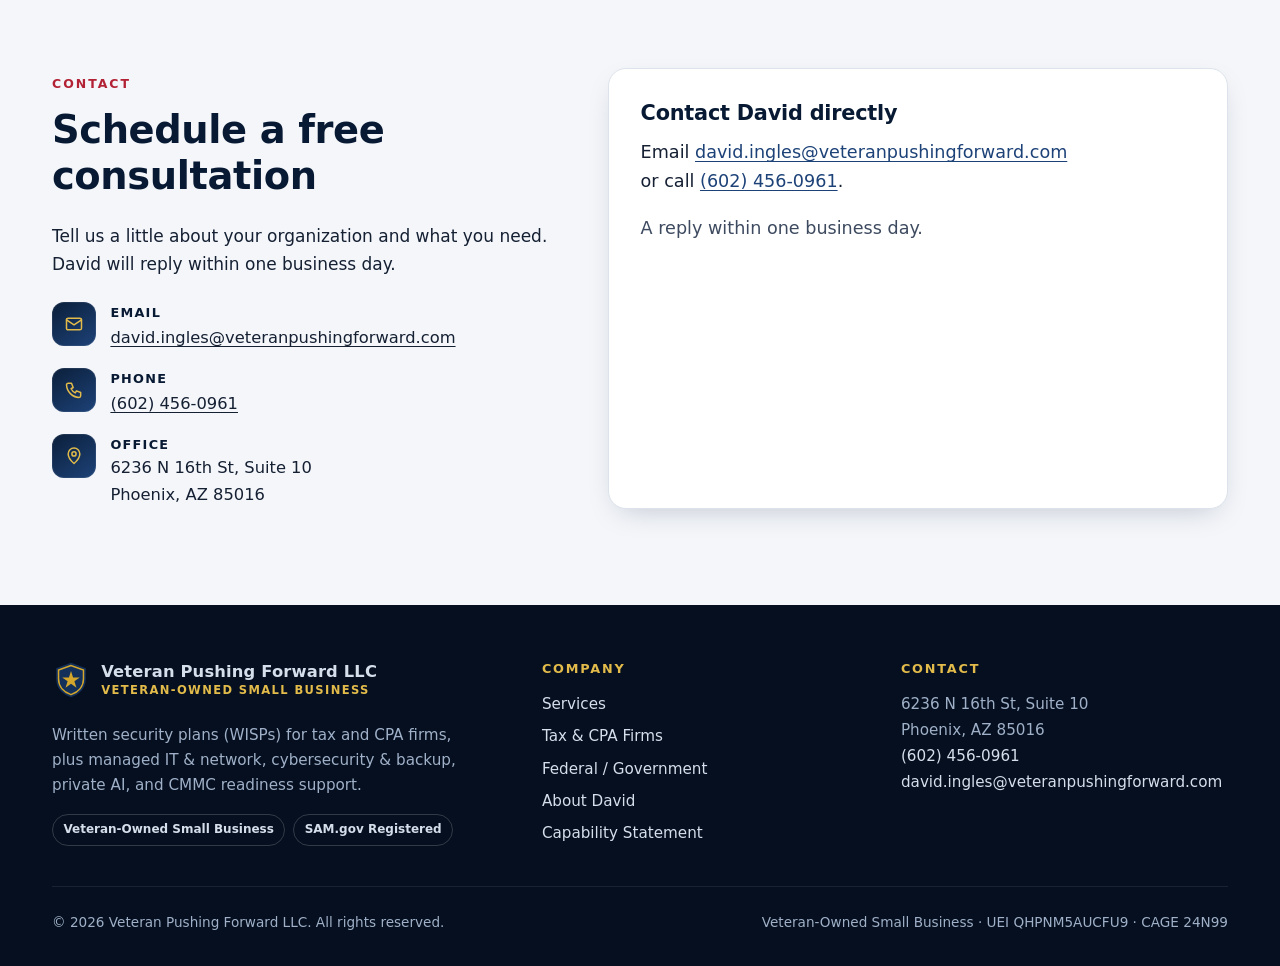
==== commit af2859dc: "Contact fallback while form endpoint is pending; drop standalone SDV-owned badges" ====
--- a/index.html
+++ b/index.html
@@ -305,7 +305,7 @@
         <div class="fed-panel">
           <ul class="status-list">
             <li class="ok"><svg aria-hidden="true"><use href="#i-check"/></svg><span><strong>SAM.gov:</strong> Active · <strong>UEI</strong> QHPNM5AUCFU9 · <strong>CAGE</strong> 24N99</span></li>
-            <li class="ok"><svg aria-hidden="true"><use href="#i-check"/></svg><span>Veteran-Owned Small Business · Service-Disabled Veteran-Owned</span></li>
+            <li class="ok"><svg aria-hidden="true"><use href="#i-check"/></svg><span>Veteran-Owned Small Business</span></li>
             <li class="pending"><svg aria-hidden="true"><use href="#i-clock"/></svg><span>SBA VetCert SDVOSB certification <span class="pill pill-muted">In progress</span></span></li>
             <li class="ok"><svg aria-hidden="true"><use href="#i-file"/></svg><span><strong>NAICS:</strong> 541512 (primary), 541513, 541511, 541519, 541690, 518210</span></li>
             <li class="ok"><svg aria-hidden="true"><use href="#i-clipboard"/></svg><span><strong>PSC:</strong> DA01, DJ01, DC01, DE01, DG01, DD01, DF01, DH01</span></li>
@@ -369,7 +369,13 @@
           </ul>
         </div>
 
-        <div class="form-card">
+        <div class="form-card" data-form-pending>
+          <div class="contact-fallback">
+            <h3>Contact David directly</h3>
+            <p>Email <a href="mailto:david.ingles@veteranpushingforward.com">david.ingles@veteranpushingforward.com</a><br>or call <a href="tel:+16024560961">(602) 456-0961</a>.</p>
+            <p class="form-note">A reply within one business day.</p>
+          </div>
+          <div class="form-wrap">
           <h3>Send us a message</h3>
           <!-- TODO: create a free Formspree form (formspree.io) for david.ingles@veteranpushingforward.com and replace FORM_ENDPOINT_TODO with its form ID. -->
           <form id="contact-form" action="https://formspree.io/f/FORM_ENDPOINT_TODO" method="POST">
@@ -416,6 +422,7 @@
             <p class="form-status" id="form-status" role="status" aria-live="polite"></p>
             <p class="form-note">Your message is delivered to David by email through our form provider. Please don’t include passwords or other sensitive data. Prefer to talk? Call <a href="tel:+16024560961">(602) 456-0961</a>.</p>
           </form>
+          </div>
         </div>
       </div>
     </section>
@@ -435,7 +442,6 @@
           <p>Written security plans (WISPs) for tax and CPA firms, plus managed IT &amp; network, cybersecurity &amp; backup, private AI, and CMMC readiness support.</p>
           <div class="footer-badges">
             <span>Veteran-Owned Small Business</span>
-            <span>Service-Disabled Veteran-Owned</span>
             <span>SAM.gov Registered</span>
           </div>
         </div>
--- a/assets/css/styles.css
+++ b/assets/css/styles.css
@@ -477,3 +477,6 @@
 .hero .container.hero-single { display: block; }
 .offer-box .big-sub { font-size: 1rem; font-weight: 600; color: var(--ink-soft); }
 .inherit-link { color: inherit; }
+[data-form-pending] .form-wrap { display: none; }
+.form-card:not([data-form-pending]) .contact-fallback { display: none; }
+.contact-fallback p { font-size: 1.1rem; }
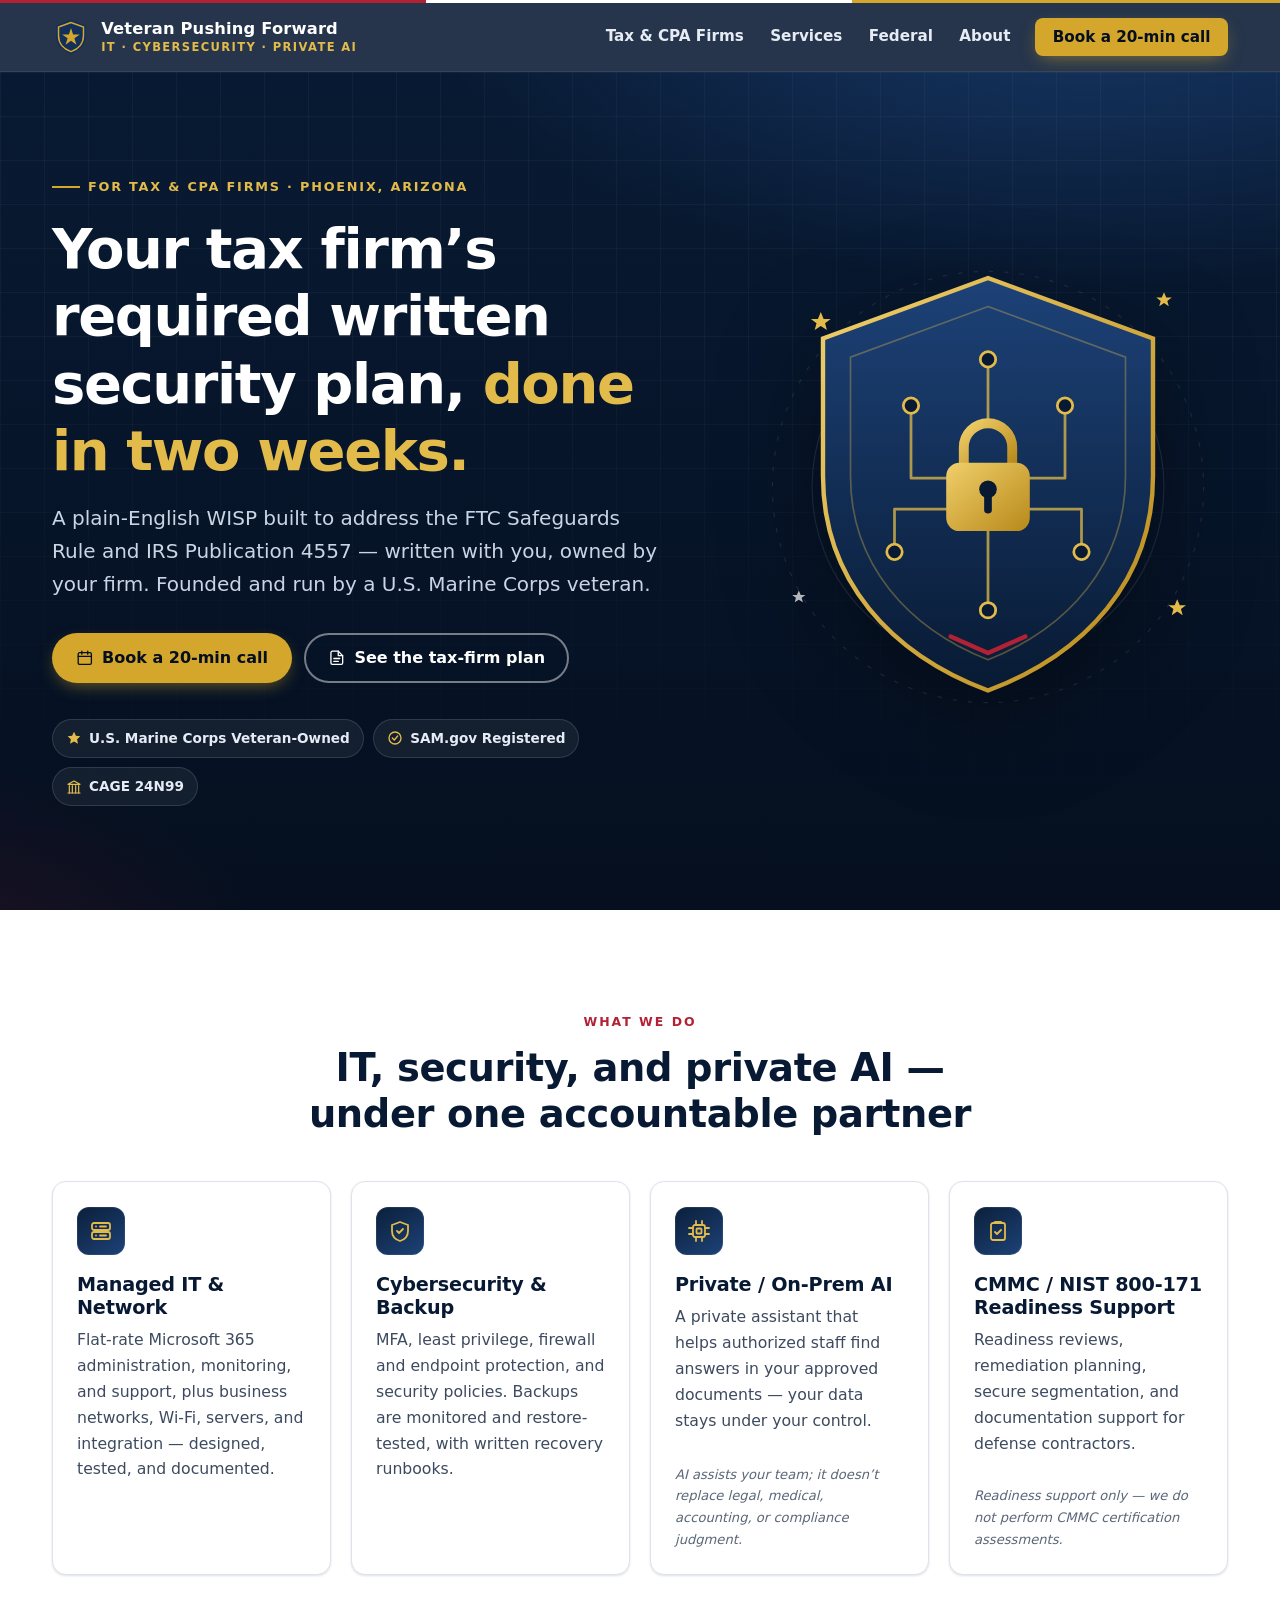
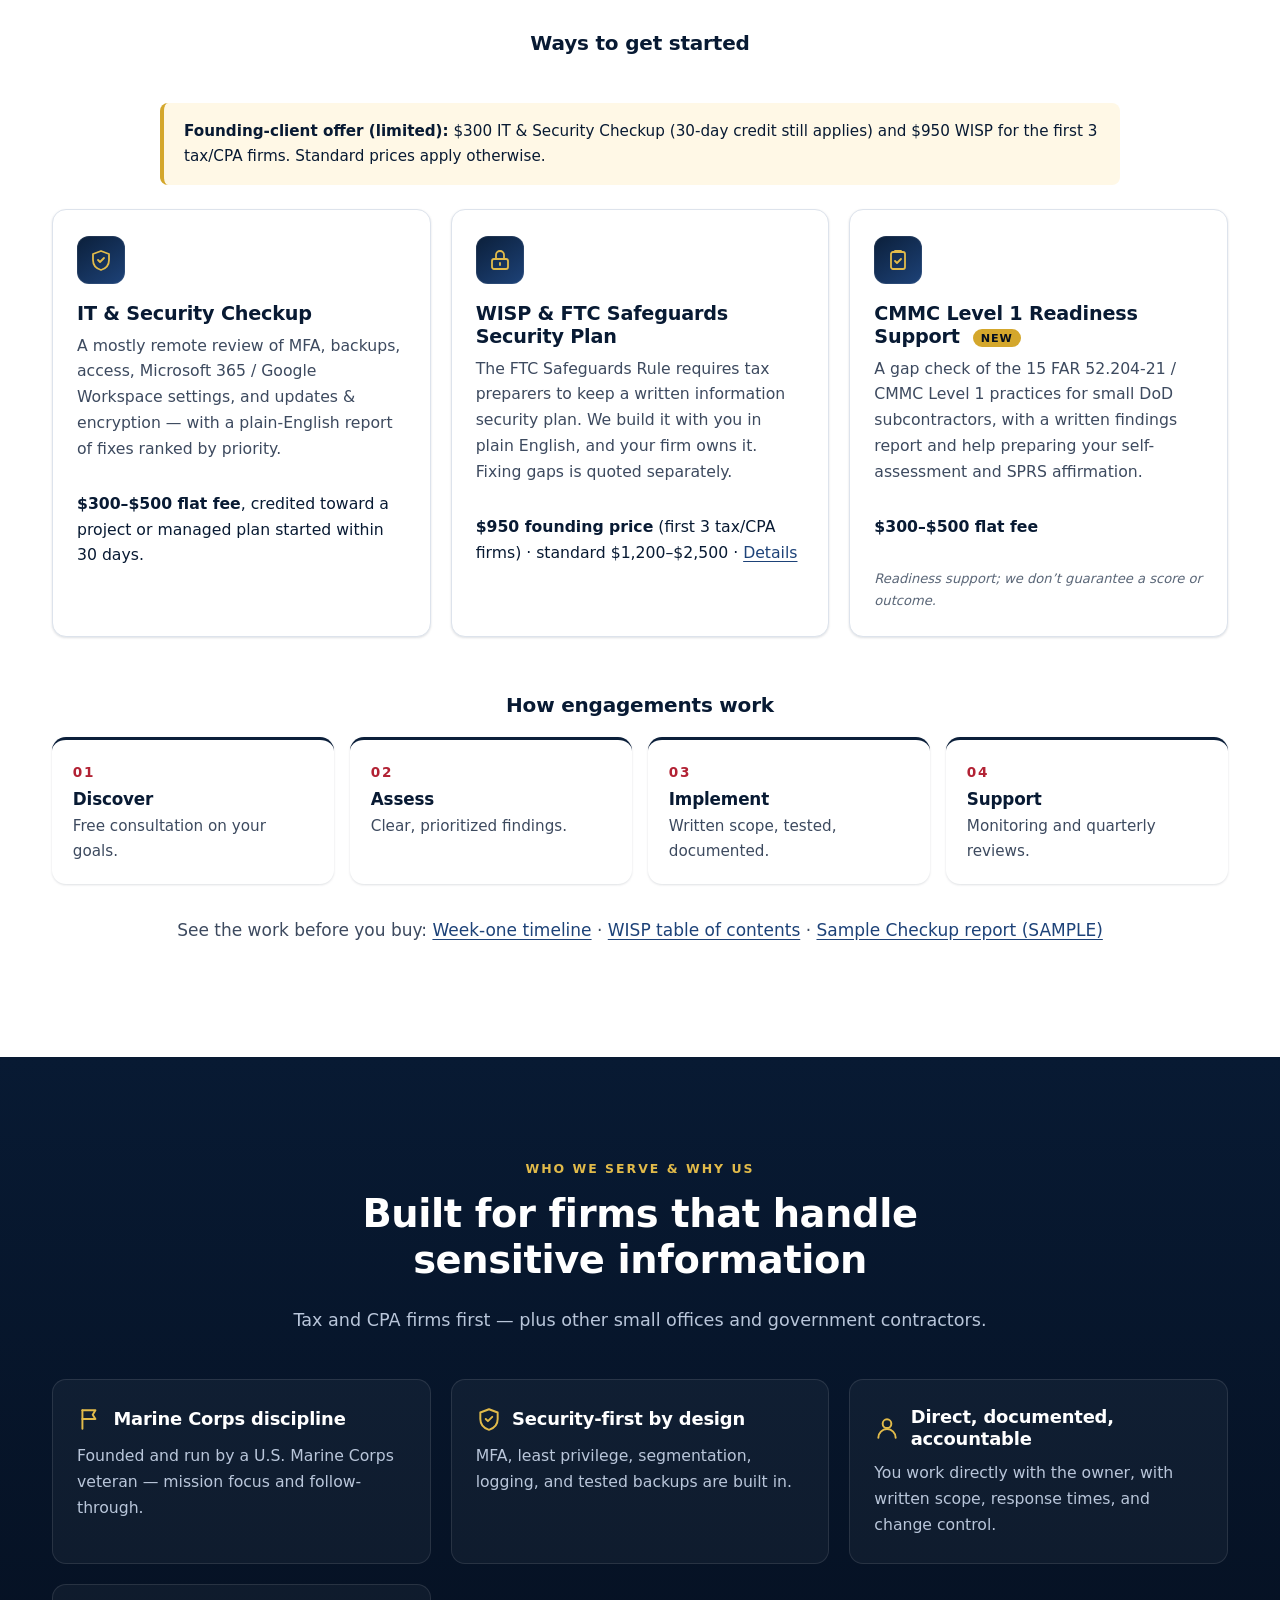
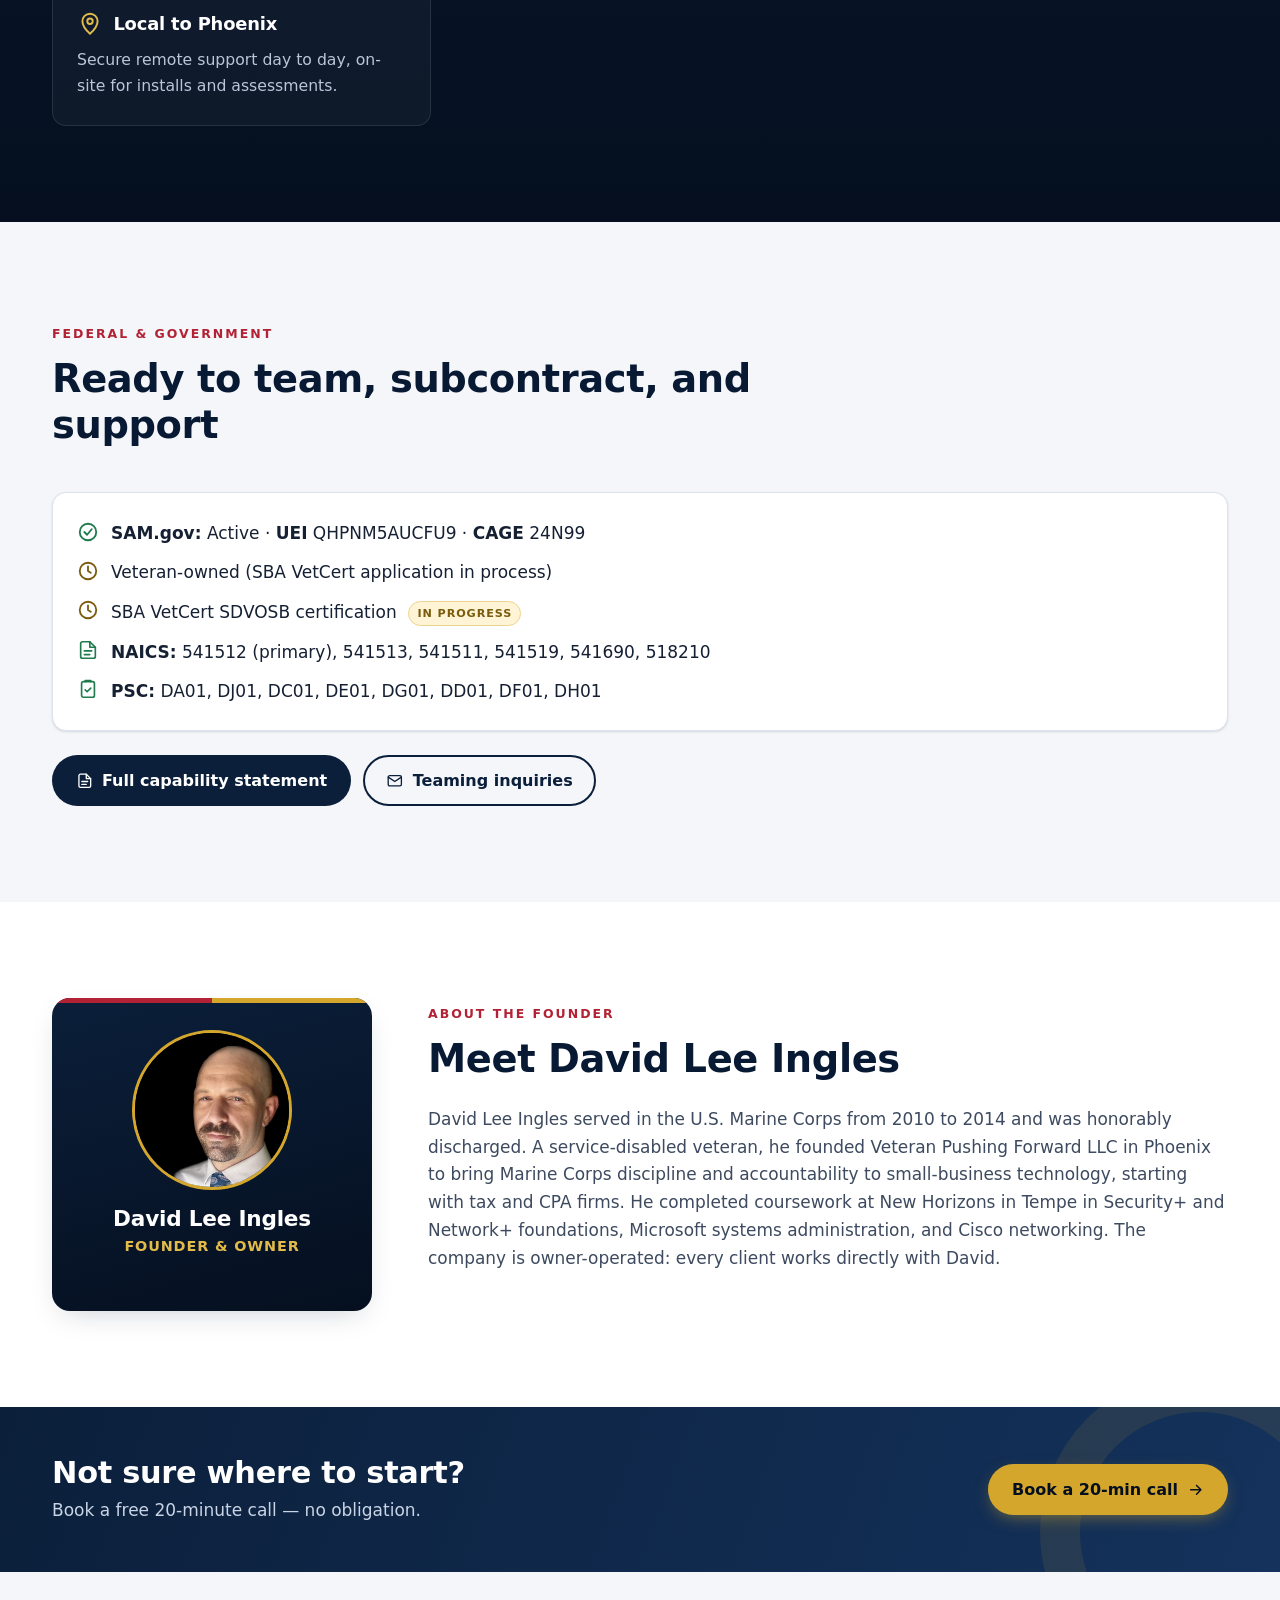
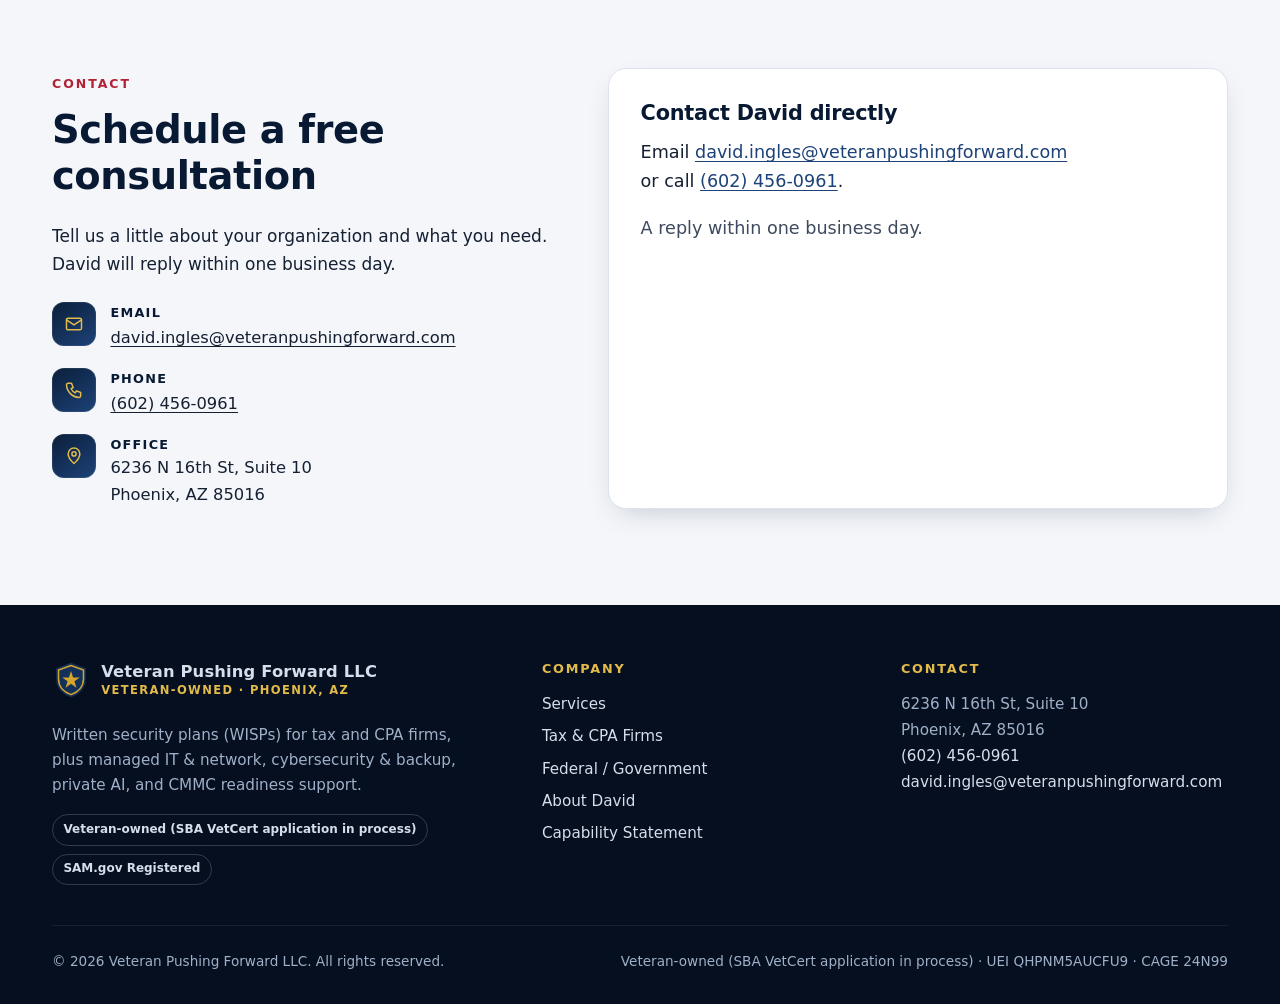
==== commit 147d5d18: "Replace VOSB claims with VetCert-in-process wording; WISP OG meta; fake-data audit of sample" ====
--- a/index.html
+++ b/index.html
@@ -20,7 +20,7 @@
   <meta property="og:image" content="https://veteranpushingforward.com/assets/img/og-image.png">
   <meta property="og:image:width" content="1200">
   <meta property="og:image:height" content="630">
-  <meta property="og:image:alt" content="Veteran Pushing Forward LLC — Managed IT, Cybersecurity and Private AI. Veteran-Owned Small Business, Phoenix, Arizona.">
+  <meta property="og:image:alt" content="Veteran Pushing Forward LLC — Managed IT, Cybersecurity and Private AI. Veteran-owned (SBA VetCert application in process), Phoenix, Arizona.">
   <meta property="og:locale" content="en_US">
   <meta name="twitter:card" content="summary_large_image">
   <meta name="twitter:title" content="Veteran Pushing Forward LLC — Managed IT, Cybersecurity &amp; Private AI">
@@ -305,7 +305,7 @@
         <div class="fed-panel">
           <ul class="status-list">
             <li class="ok"><svg aria-hidden="true"><use href="#i-check"/></svg><span><strong>SAM.gov:</strong> Active · <strong>UEI</strong> QHPNM5AUCFU9 · <strong>CAGE</strong> 24N99</span></li>
-            <li class="ok"><svg aria-hidden="true"><use href="#i-check"/></svg><span>Veteran-Owned Small Business</span></li>
+            <li class="pending"><svg aria-hidden="true"><use href="#i-clock"/></svg><span>Veteran-owned (SBA VetCert application in process)</span></li>
             <li class="pending"><svg aria-hidden="true"><use href="#i-clock"/></svg><span>SBA VetCert SDVOSB certification <span class="pill pill-muted">In progress</span></span></li>
             <li class="ok"><svg aria-hidden="true"><use href="#i-file"/></svg><span><strong>NAICS:</strong> 541512 (primary), 541513, 541511, 541519, 541690, 518210</span></li>
             <li class="ok"><svg aria-hidden="true"><use href="#i-clipboard"/></svg><span><strong>PSC:</strong> DA01, DJ01, DC01, DE01, DG01, DD01, DF01, DH01</span></li>
@@ -436,12 +436,12 @@
             <svg class="brand-mark" viewBox="0 0 64 64" aria-hidden="true" focusable="false"><path d="M32 3 7 12v18c0 15.5 10.6 26.6 25 31 14.4-4.4 25-15.5 25-31V12L32 3z" fill="#13305a"/><path d="M32 7.6 11 15.2V30c0 13.2 8.8 22.7 21 26.7 12.2-4 21-13.5 21-26.7V15.2L32 7.6z" fill="none" stroke="#d4a72c" stroke-width="2.5"/><path d="m32 17 3.5 10.7h11.3l-9.1 6.6 3.5 10.7-9.2-6.6-9.2 6.6 3.5-10.7-9.1-6.6h11.3z" fill="#d4a72c"/></svg>
             <span class="brand-text">
               <span class="brand-name">Veteran Pushing Forward LLC</span>
-              <span class="brand-sub">Veteran-Owned Small Business</span>
+              <span class="brand-sub">Veteran-owned · Phoenix, AZ</span>
             </span>
           </a>
           <p>Written security plans (WISPs) for tax and CPA firms, plus managed IT &amp; network, cybersecurity &amp; backup, private AI, and CMMC readiness support.</p>
           <div class="footer-badges">
-            <span>Veteran-Owned Small Business</span>
+            <span>Veteran-owned (SBA VetCert application in process)</span>
             <span>SAM.gov Registered</span>
           </div>
         </div>
@@ -467,7 +467,7 @@
       </div>
       <div class="footer-bottom">
         <span>© 2026 Veteran Pushing Forward LLC. All rights reserved.</span>
-        <span>Veteran-Owned Small Business · UEI QHPNM5AUCFU9 · CAGE 24N99</span>
+        <span>Veteran-owned (SBA VetCert application in process) · UEI QHPNM5AUCFU9 · CAGE 24N99</span>
       </div>
     </div>
   </footer>
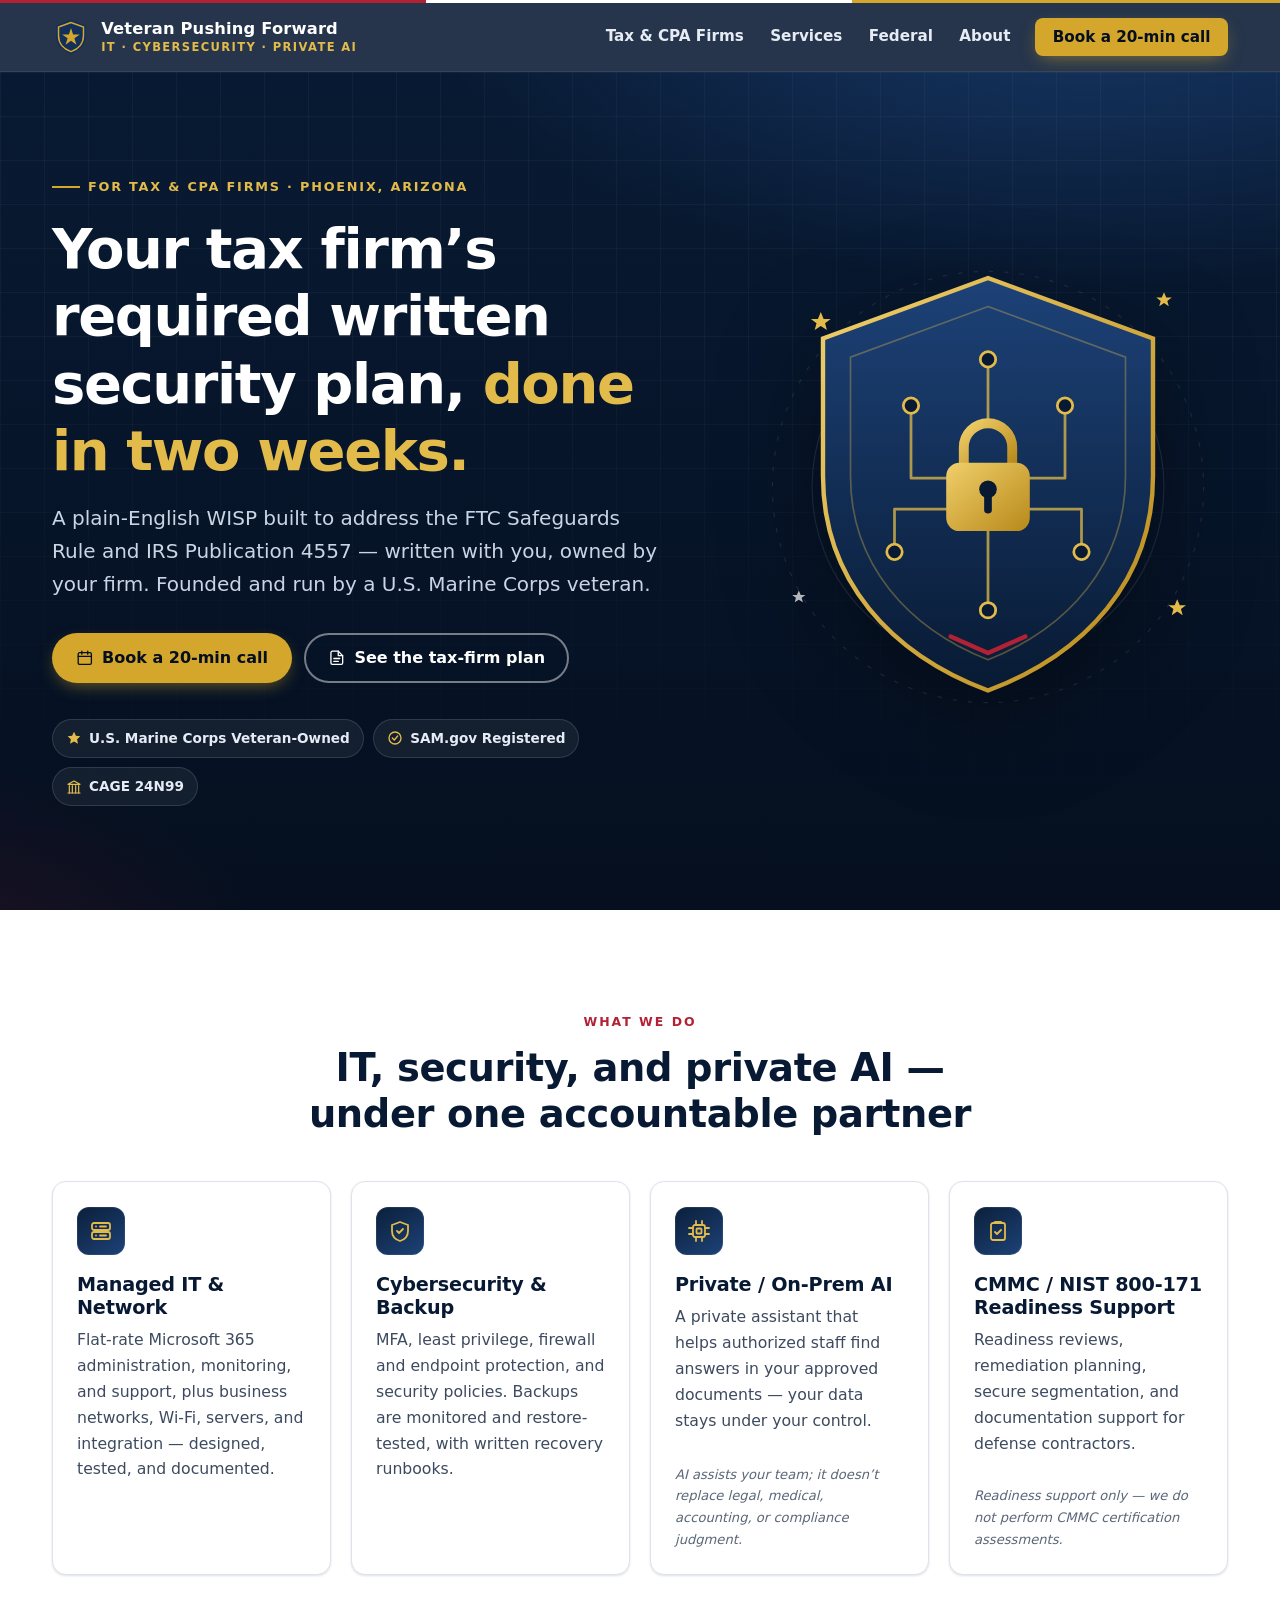
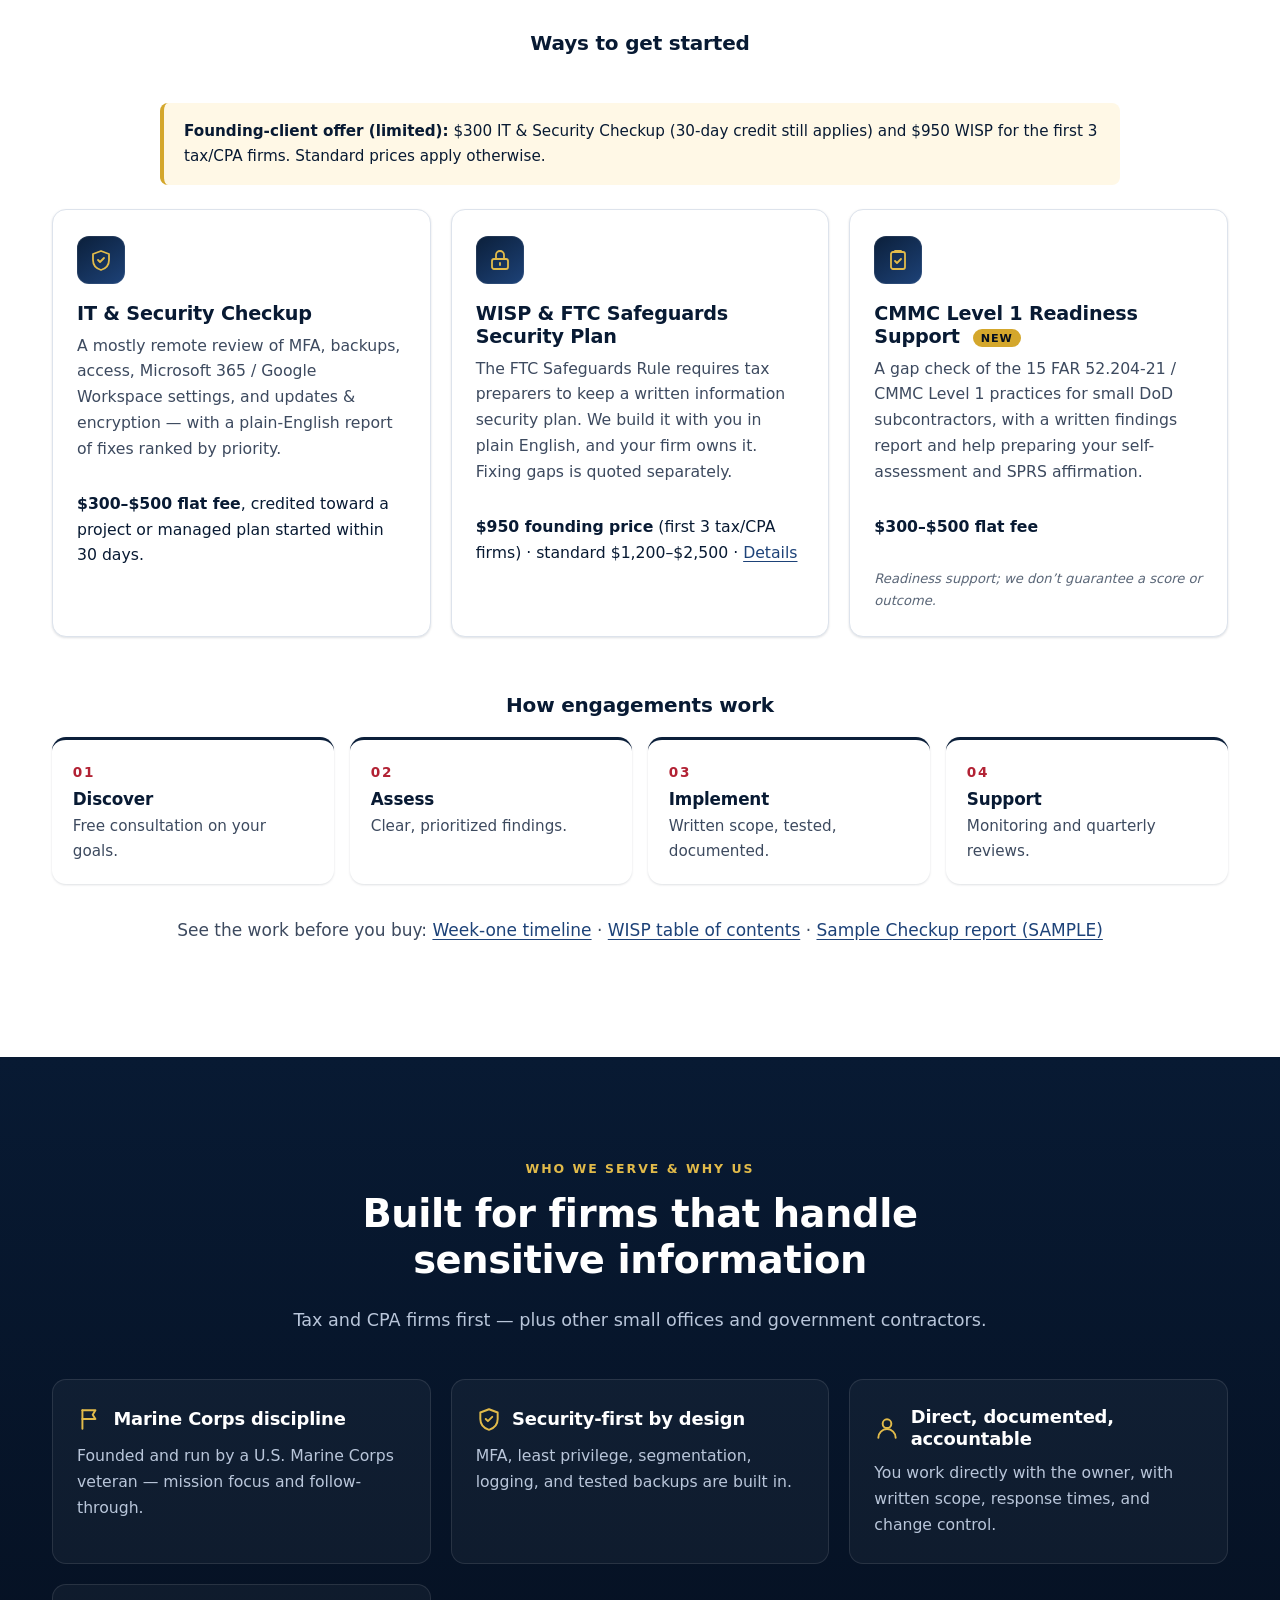
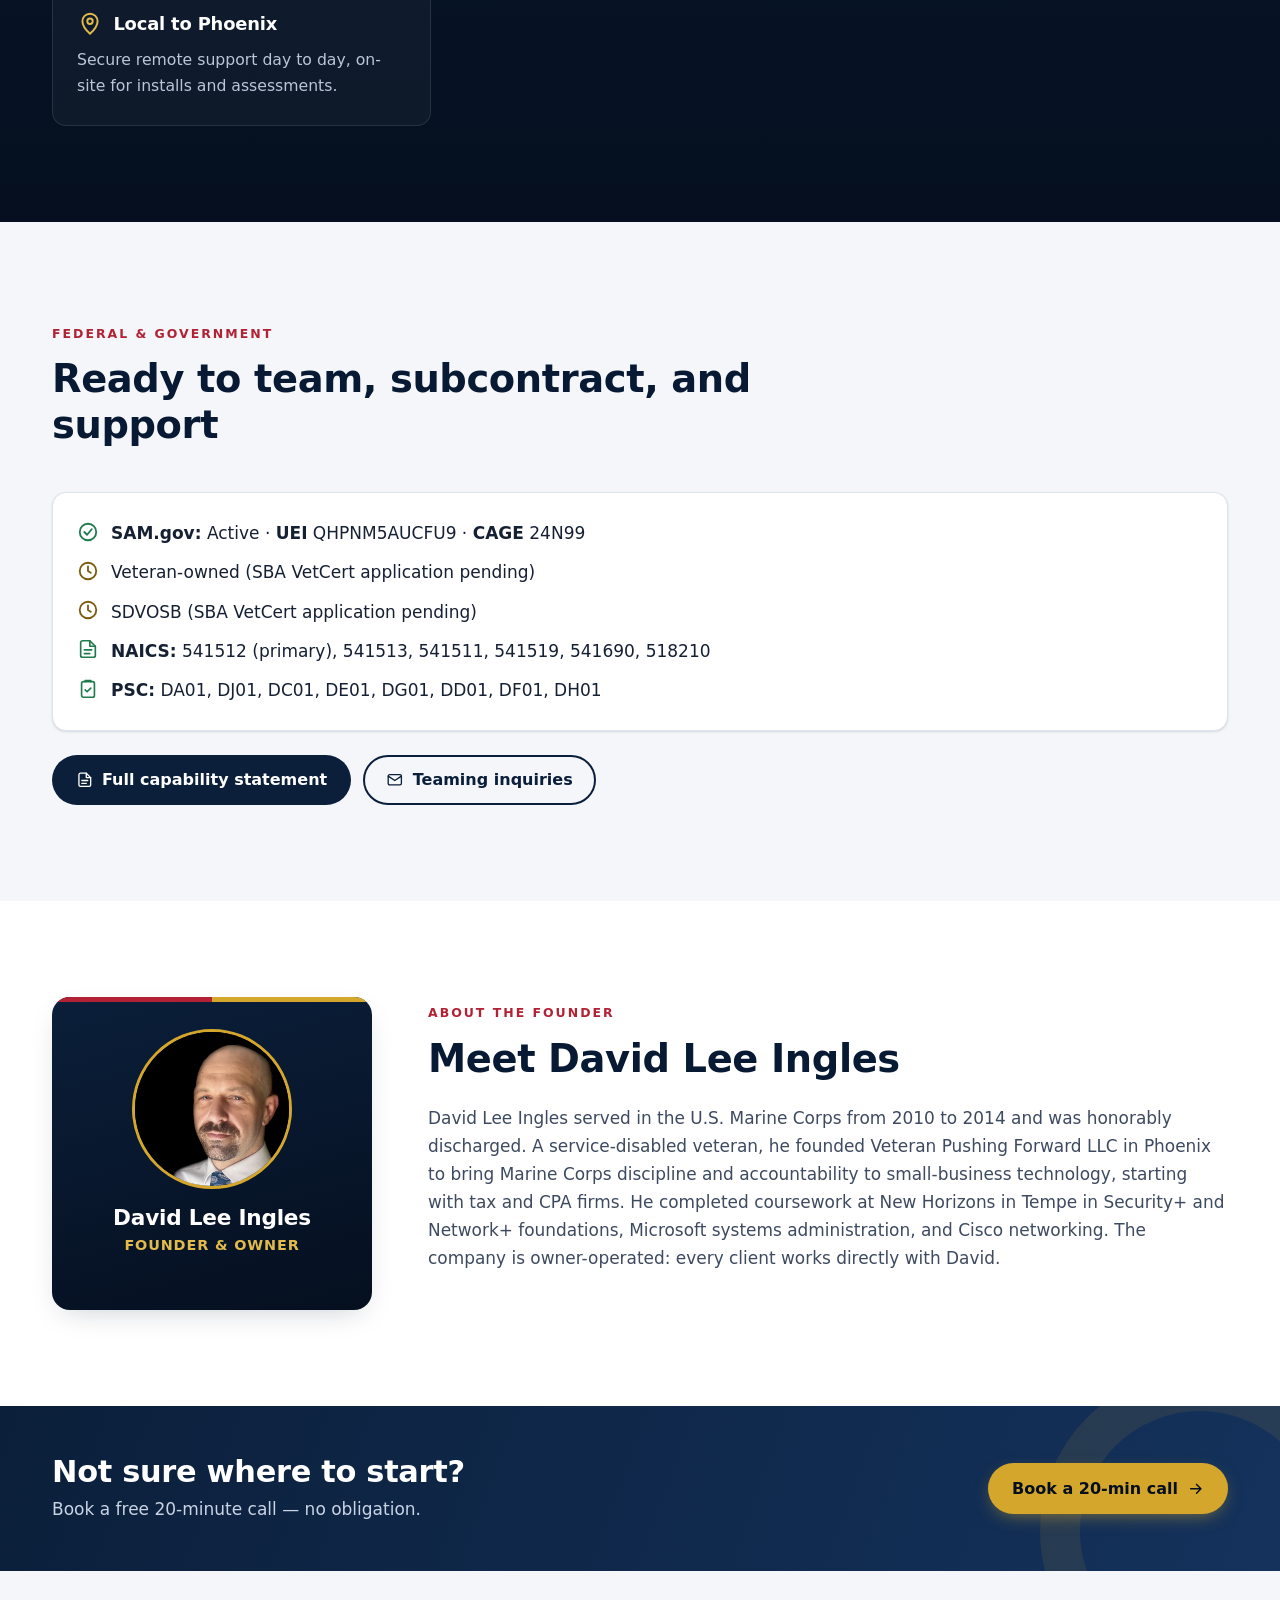
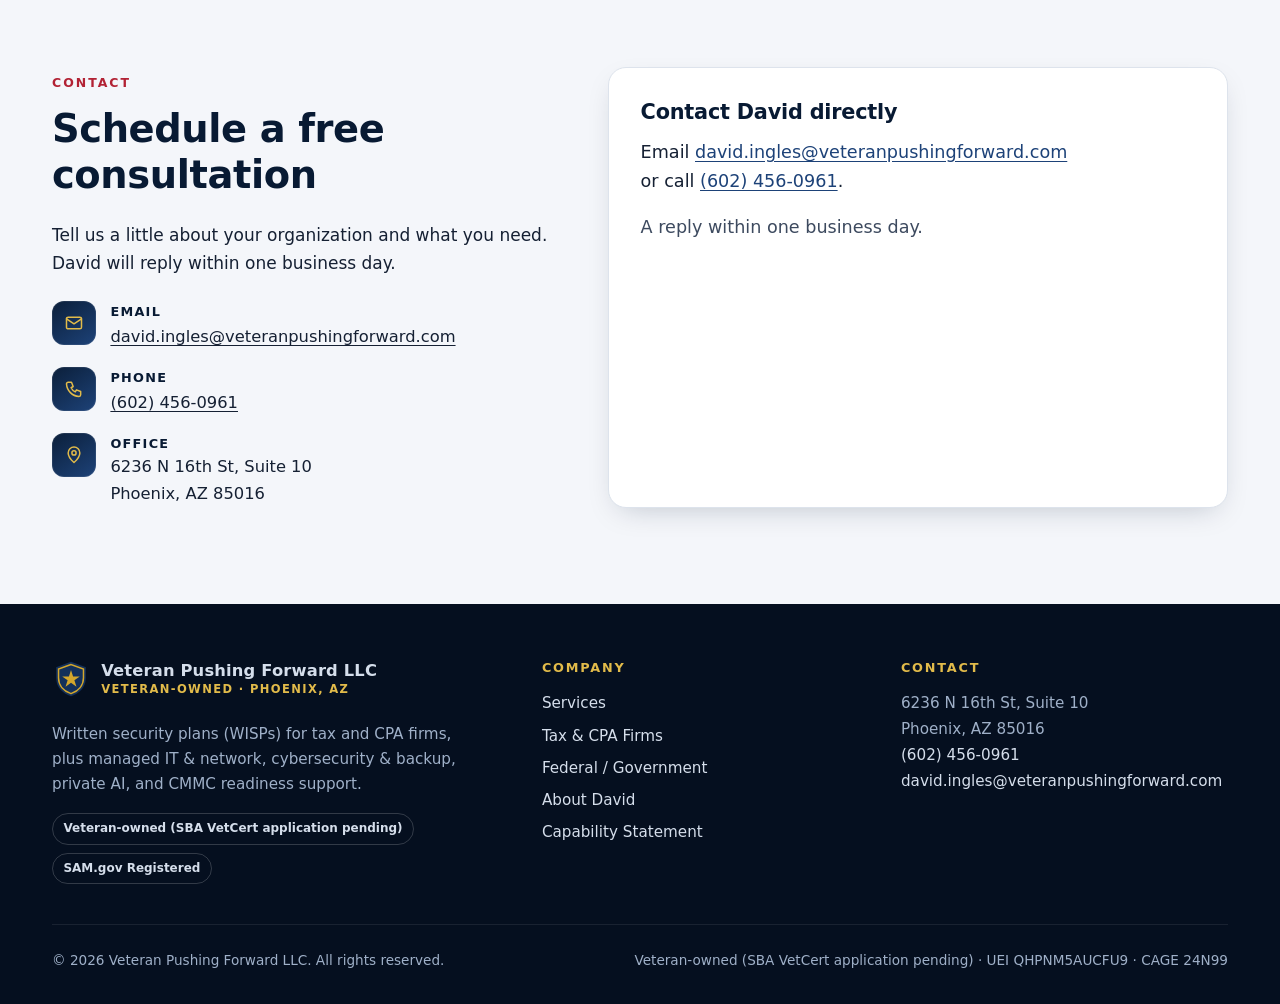
==== commit 6ffc338d: "Wording: SBA VetCert application pending" ====
--- a/index.html
+++ b/index.html
@@ -20,7 +20,7 @@
   <meta property="og:image" content="https://veteranpushingforward.com/assets/img/og-image.png">
   <meta property="og:image:width" content="1200">
   <meta property="og:image:height" content="630">
-  <meta property="og:image:alt" content="Veteran Pushing Forward LLC — Managed IT, Cybersecurity and Private AI. Veteran-owned (SBA VetCert application in process), Phoenix, Arizona.">
+  <meta property="og:image:alt" content="Veteran Pushing Forward LLC — Managed IT, Cybersecurity and Private AI. Veteran-owned (SBA VetCert application pending), Phoenix, Arizona.">
   <meta property="og:locale" content="en_US">
   <meta name="twitter:card" content="summary_large_image">
   <meta name="twitter:title" content="Veteran Pushing Forward LLC — Managed IT, Cybersecurity &amp; Private AI">
@@ -305,8 +305,8 @@
         <div class="fed-panel">
           <ul class="status-list">
             <li class="ok"><svg aria-hidden="true"><use href="#i-check"/></svg><span><strong>SAM.gov:</strong> Active · <strong>UEI</strong> QHPNM5AUCFU9 · <strong>CAGE</strong> 24N99</span></li>
-            <li class="pending"><svg aria-hidden="true"><use href="#i-clock"/></svg><span>Veteran-owned (SBA VetCert application in process)</span></li>
-            <li class="pending"><svg aria-hidden="true"><use href="#i-clock"/></svg><span>SBA VetCert SDVOSB certification <span class="pill pill-muted">In progress</span></span></li>
+            <li class="pending"><svg aria-hidden="true"><use href="#i-clock"/></svg><span>Veteran-owned (SBA VetCert application pending)</span></li>
+            <li class="pending"><svg aria-hidden="true"><use href="#i-clock"/></svg><span>SDVOSB (SBA VetCert application pending)</span></li>
             <li class="ok"><svg aria-hidden="true"><use href="#i-file"/></svg><span><strong>NAICS:</strong> 541512 (primary), 541513, 541511, 541519, 541690, 518210</span></li>
             <li class="ok"><svg aria-hidden="true"><use href="#i-clipboard"/></svg><span><strong>PSC:</strong> DA01, DJ01, DC01, DE01, DG01, DD01, DF01, DH01</span></li>
           </ul>
@@ -441,7 +441,7 @@
           </a>
           <p>Written security plans (WISPs) for tax and CPA firms, plus managed IT &amp; network, cybersecurity &amp; backup, private AI, and CMMC readiness support.</p>
           <div class="footer-badges">
-            <span>Veteran-owned (SBA VetCert application in process)</span>
+            <span>Veteran-owned (SBA VetCert application pending)</span>
             <span>SAM.gov Registered</span>
           </div>
         </div>
@@ -467,7 +467,7 @@
       </div>
       <div class="footer-bottom">
         <span>© 2026 Veteran Pushing Forward LLC. All rights reserved.</span>
-        <span>Veteran-owned (SBA VetCert application in process) · UEI QHPNM5AUCFU9 · CAGE 24N99</span>
+        <span>Veteran-owned (SBA VetCert application pending) · UEI QHPNM5AUCFU9 · CAGE 24N99</span>
       </div>
     </div>
   </footer>
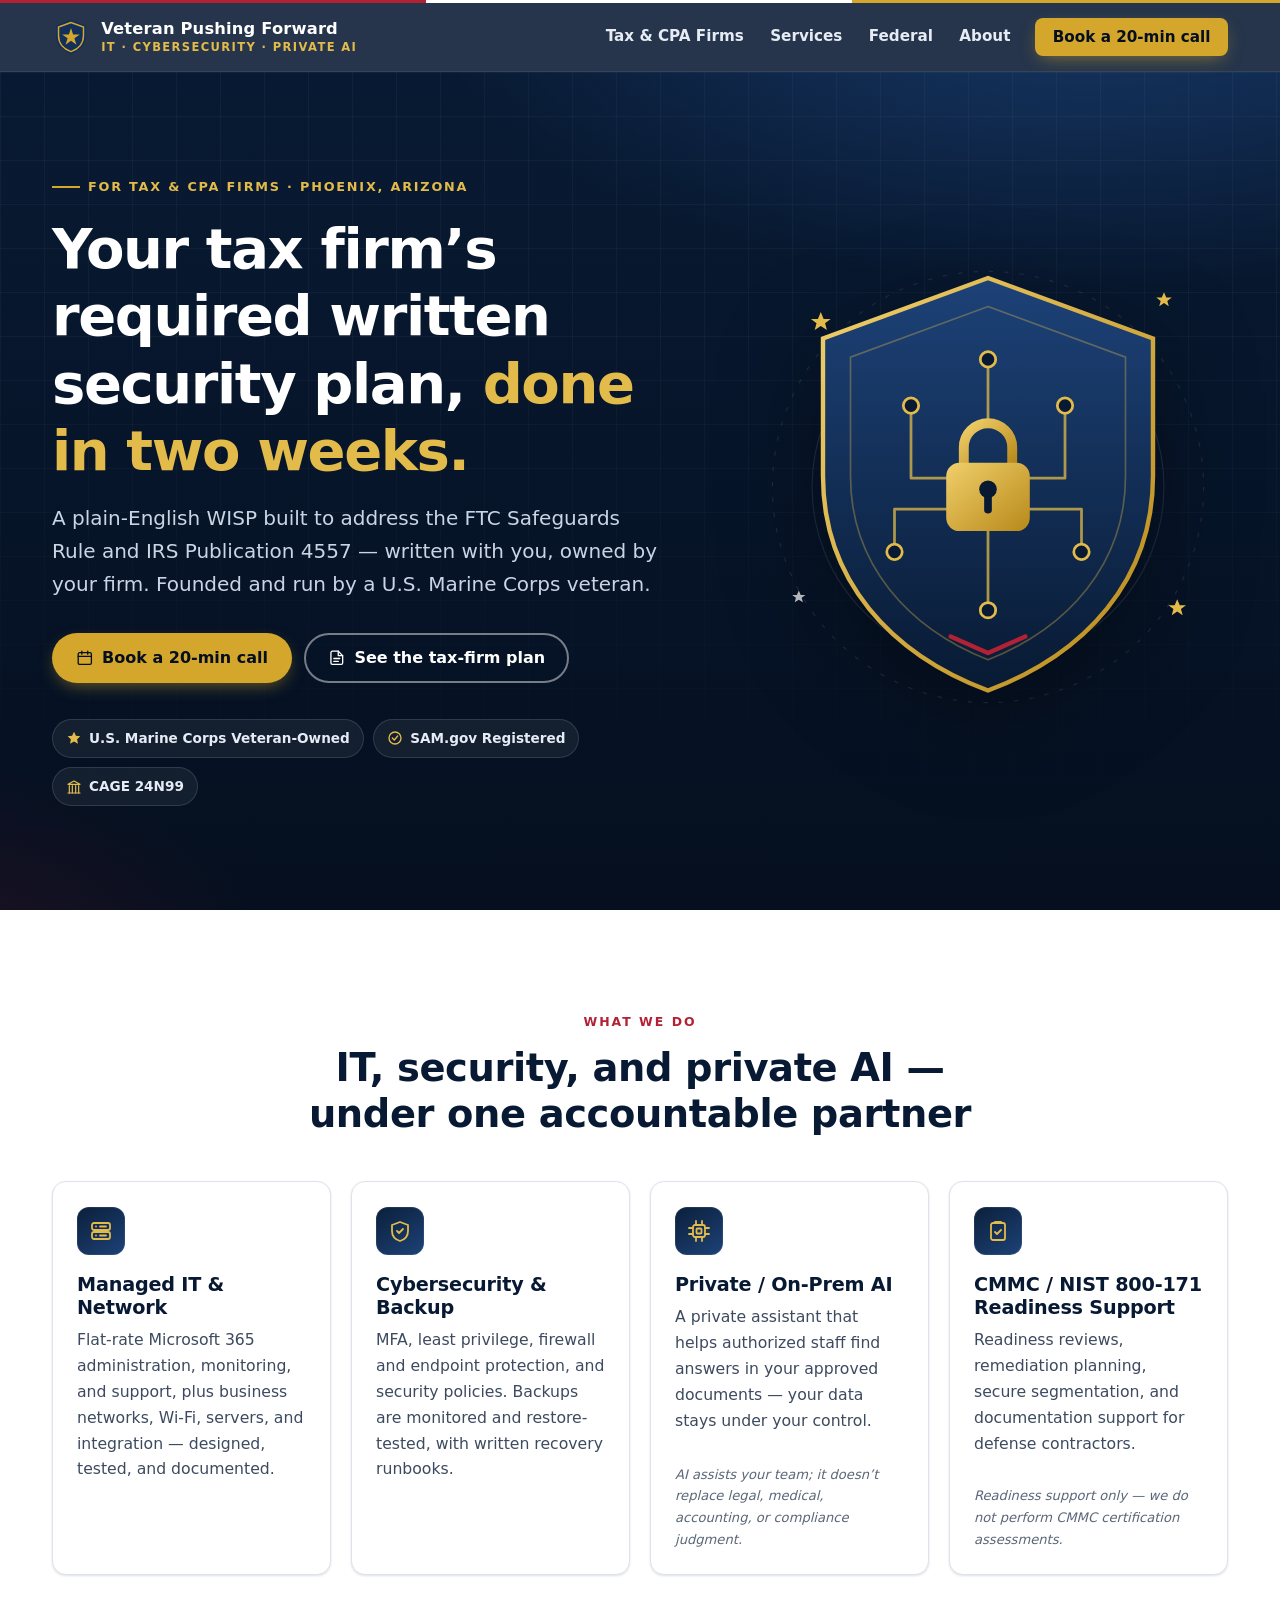
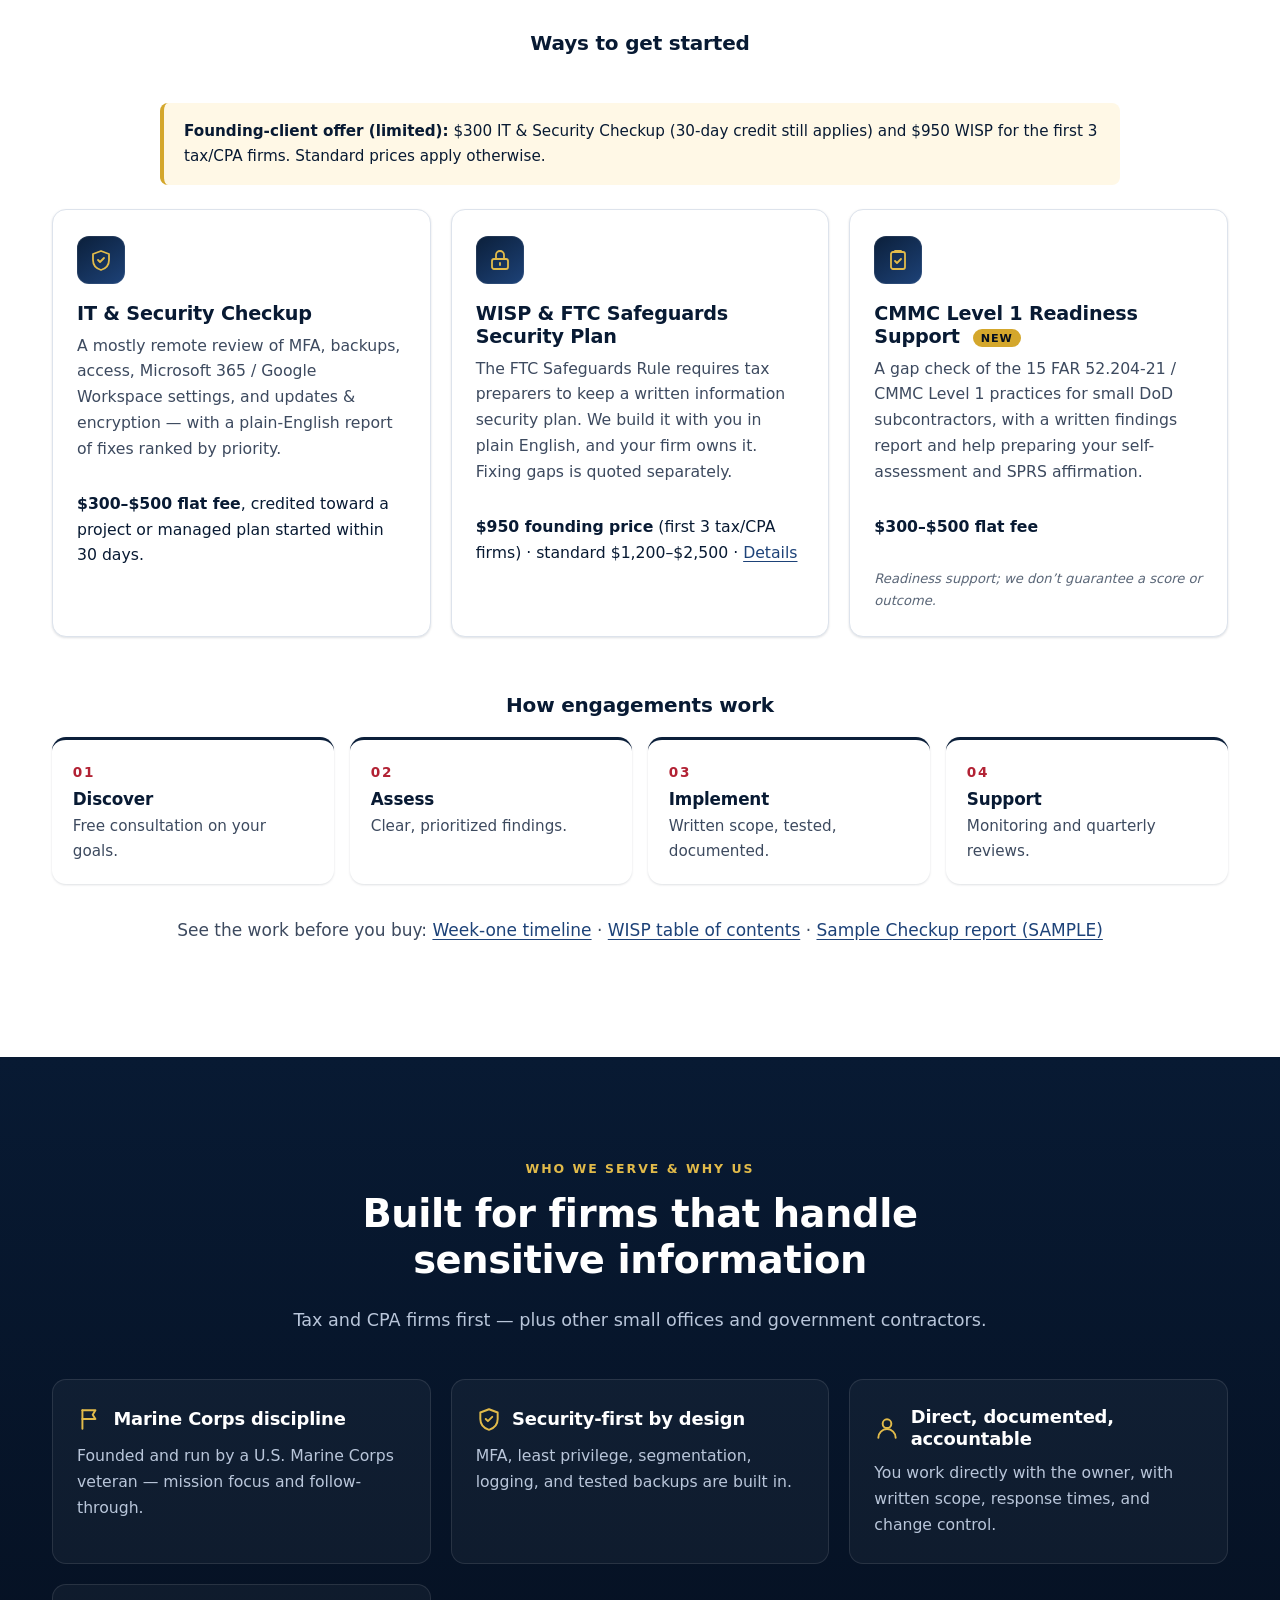
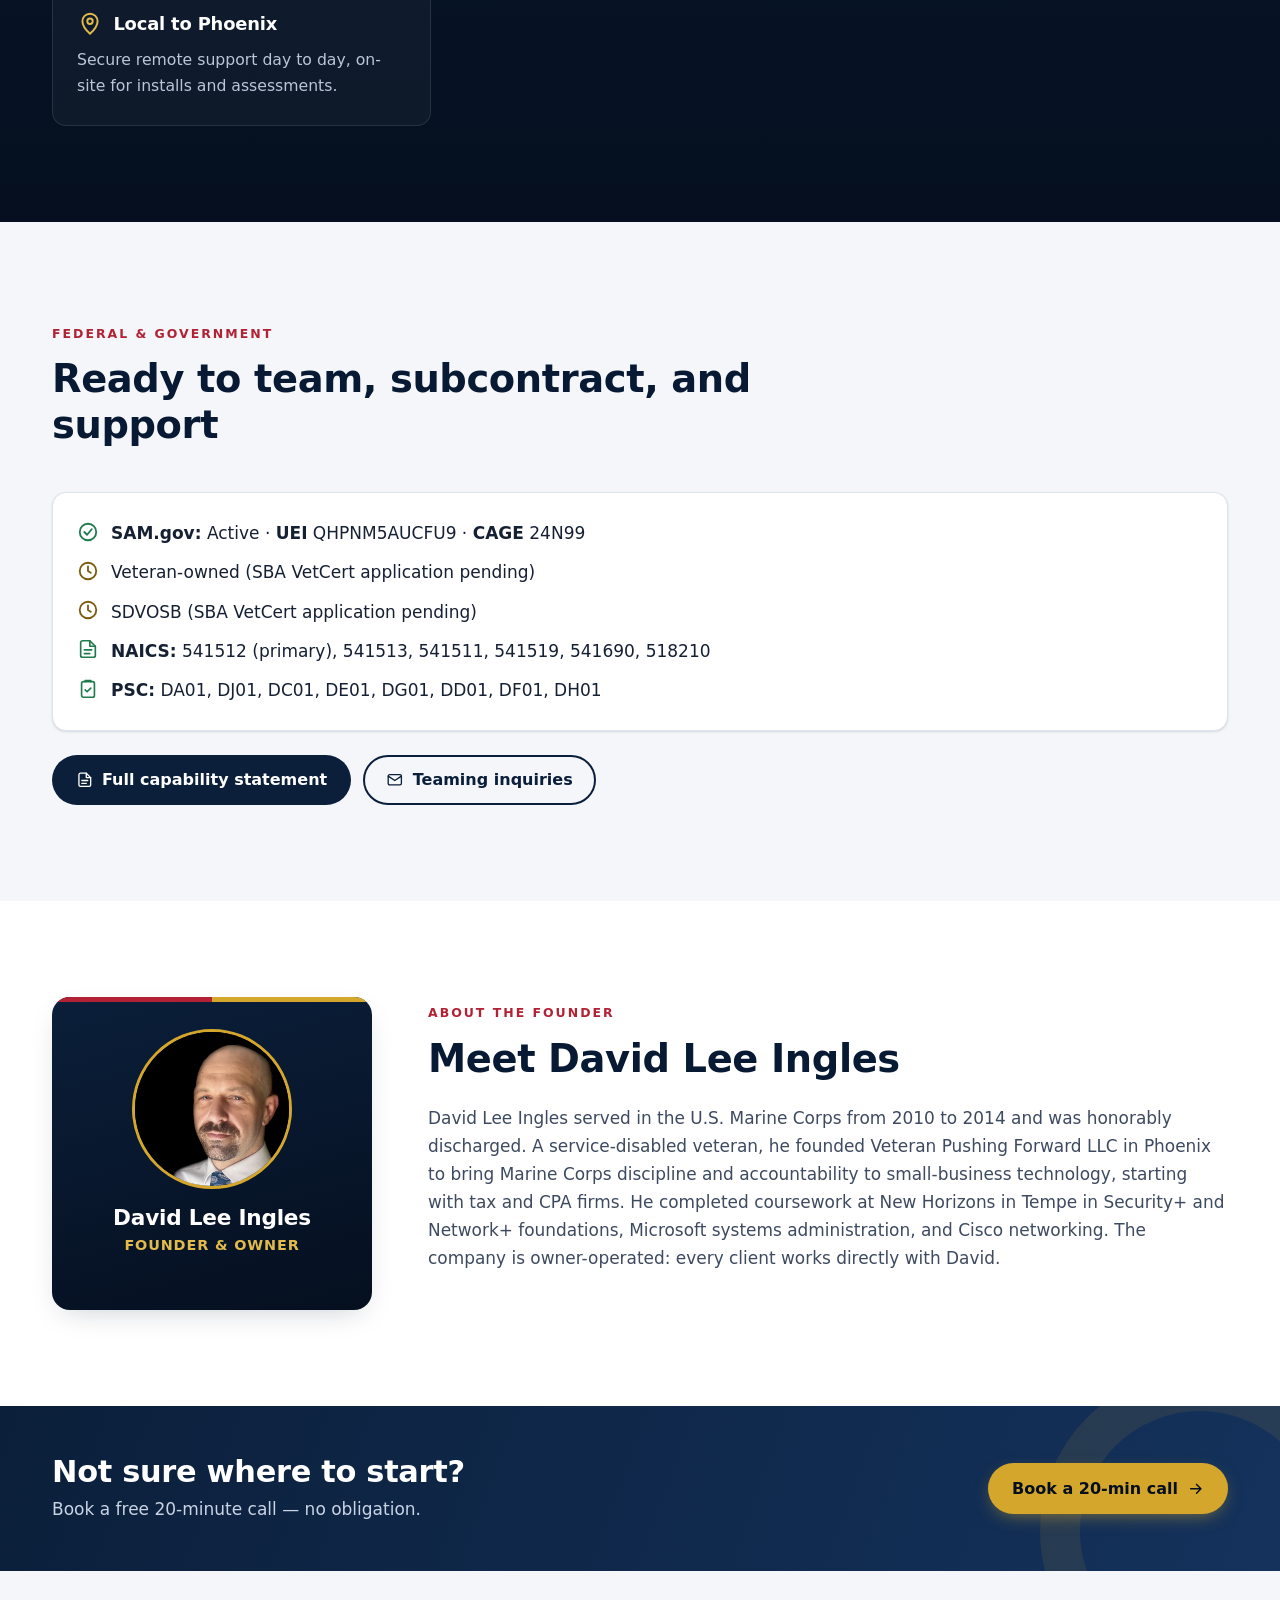
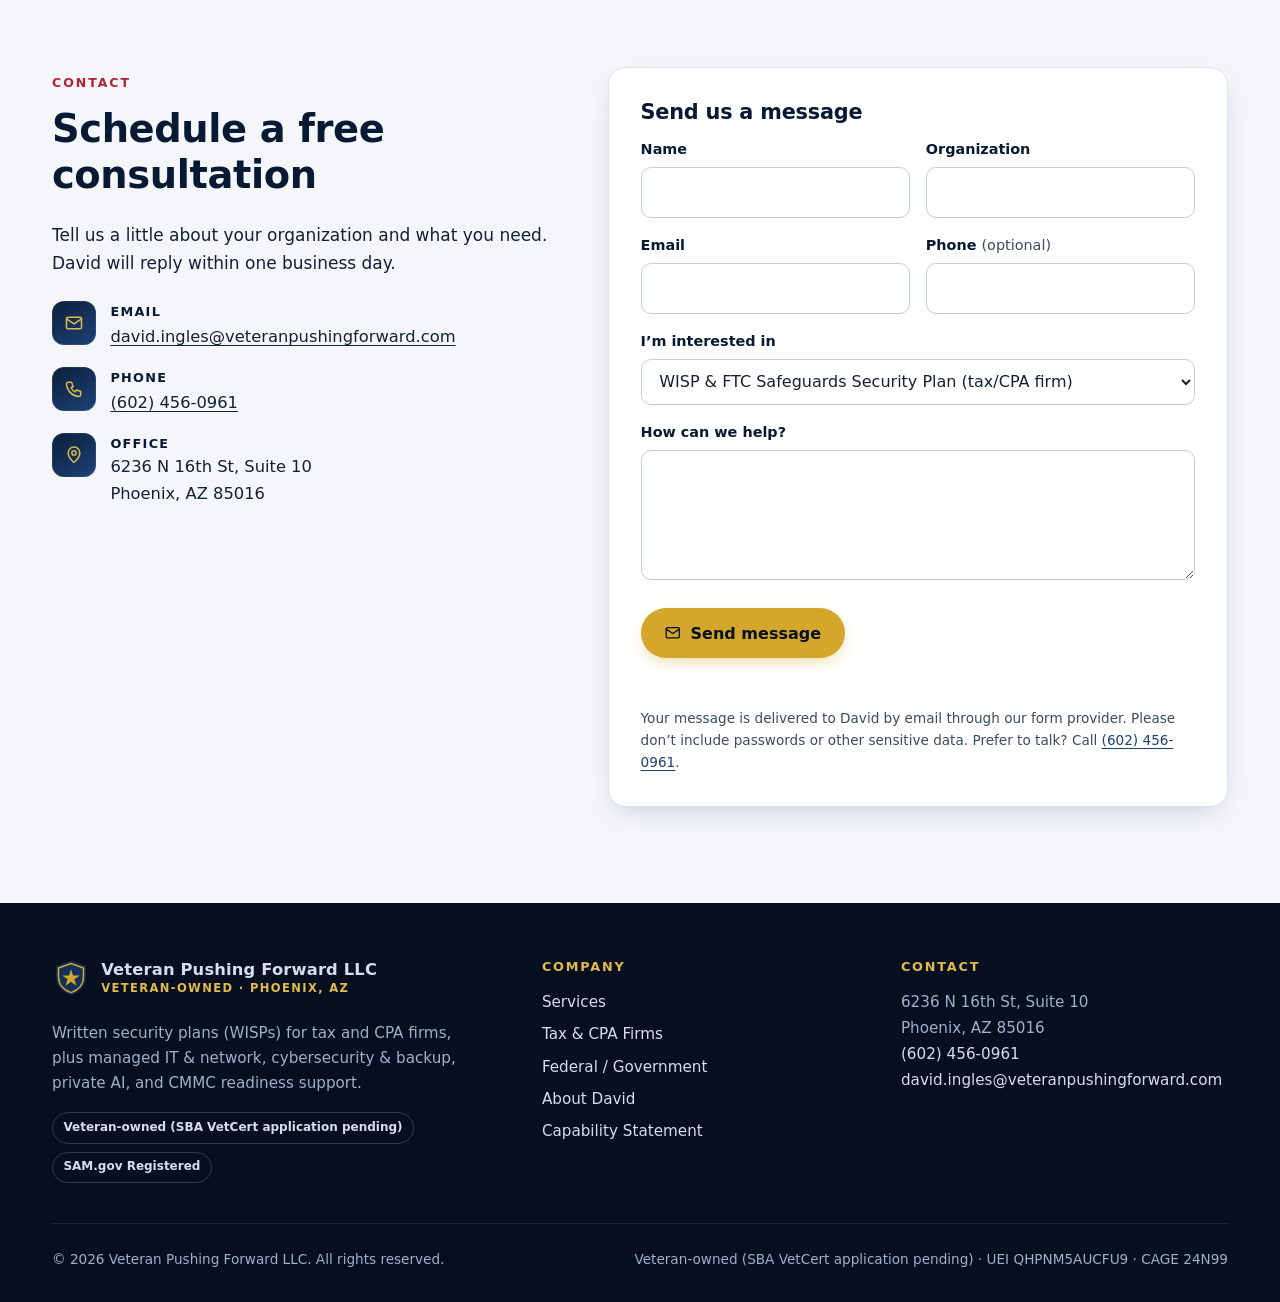
==== commit 97a1cdb5: "Connect contact form to Formspree (mwlledqv) with JS enhancement" ====
--- a/index.html
+++ b/index.html
@@ -3,7 +3,7 @@
 <head>
   <meta charset="utf-8">
   <meta name="viewport" content="width=device-width, initial-scale=1">
-  <meta http-equiv="Content-Security-Policy" content="default-src 'self'; img-src 'self' data:; style-src 'self'; script-src 'self'; object-src 'none'; base-uri 'self'; form-action https://formspree.io">
+  <meta http-equiv="Content-Security-Policy" content="default-src 'self'; img-src 'self' data:; style-src 'self'; script-src 'self'; object-src 'none'; base-uri 'self'; connect-src 'self' https://formspree.io; form-action https://formspree.io">
   <meta name="referrer" content="strict-origin-when-cross-origin">
   <title>Veteran Pushing Forward LLC | Managed IT, Cybersecurity &amp; Private AI | Phoenix, AZ</title>
   <meta name="description" content="Veteran-owned managed IT, cybersecurity, and private on-prem AI for professional services firms and government contractors. Phoenix, Arizona. SAM.gov registered — UEI QHPNM5AUCFU9, CAGE 24N99.">
@@ -369,7 +369,7 @@
           </ul>
         </div>
 
-        <div class="form-card" data-form-pending>
+        <div class="form-card">
           <div class="contact-fallback">
             <h3>Contact David directly</h3>
             <p>Email <a href="mailto:david.ingles@veteranpushingforward.com">david.ingles@veteranpushingforward.com</a><br>or call <a href="tel:+16024560961">(602) 456-0961</a>.</p>
@@ -377,9 +377,8 @@
           </div>
           <div class="form-wrap">
           <h3>Send us a message</h3>
-          <!-- TODO: create a free Formspree form (formspree.io) for david.ingles@veteranpushingforward.com and replace FORM_ENDPOINT_TODO with its form ID. -->
-          <form id="contact-form" action="https://formspree.io/f/FORM_ENDPOINT_TODO" method="POST">
-            <input type="hidden" name="_subject" value="Website inquiry — veteranpushingforward.com">
+          <form id="contact-form" action="https://formspree.io/f/mwlledqv" method="POST">
+            <input type="hidden" name="_subject" value="New website inquiry, Veteran Pushing Forward">
             <input type="text" name="_gotcha" class="visually-hidden" tabindex="-1" autocomplete="off" aria-hidden="true">
             <div class="form-grid">
               <div class="field">
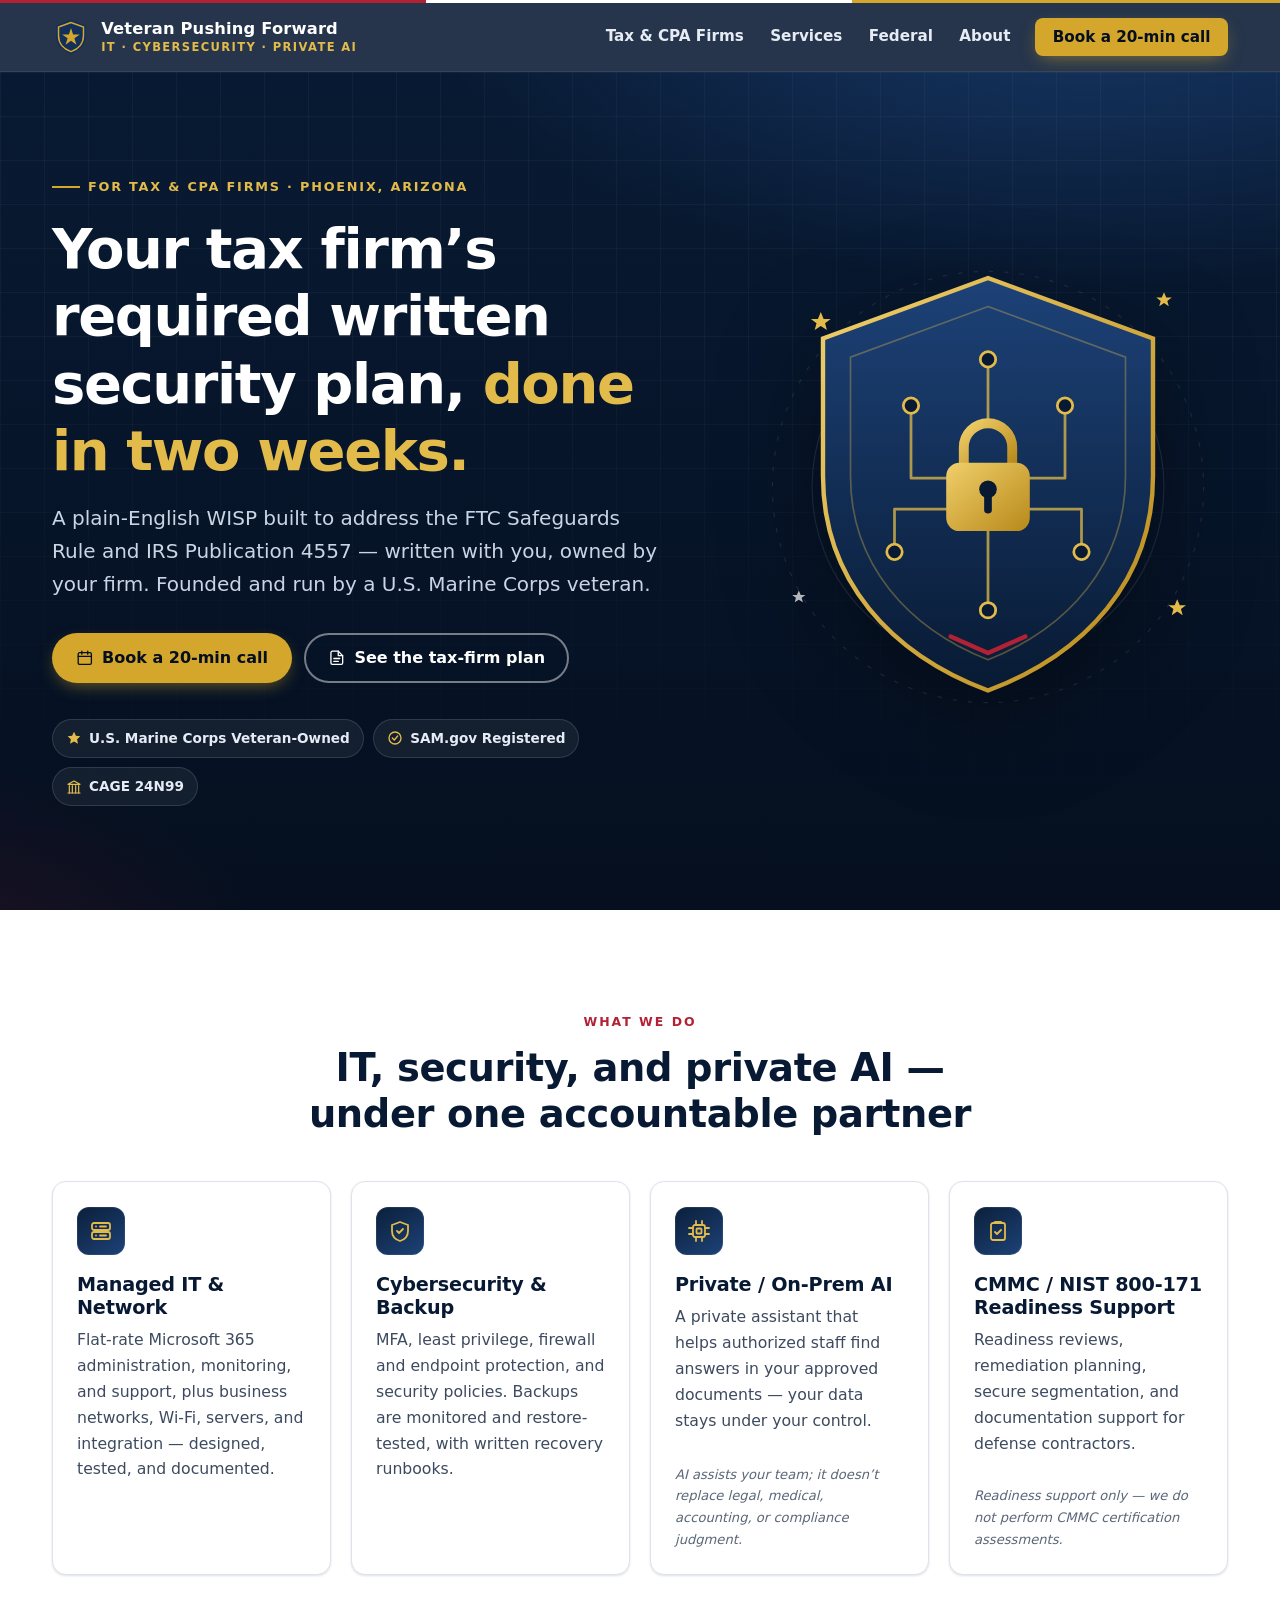
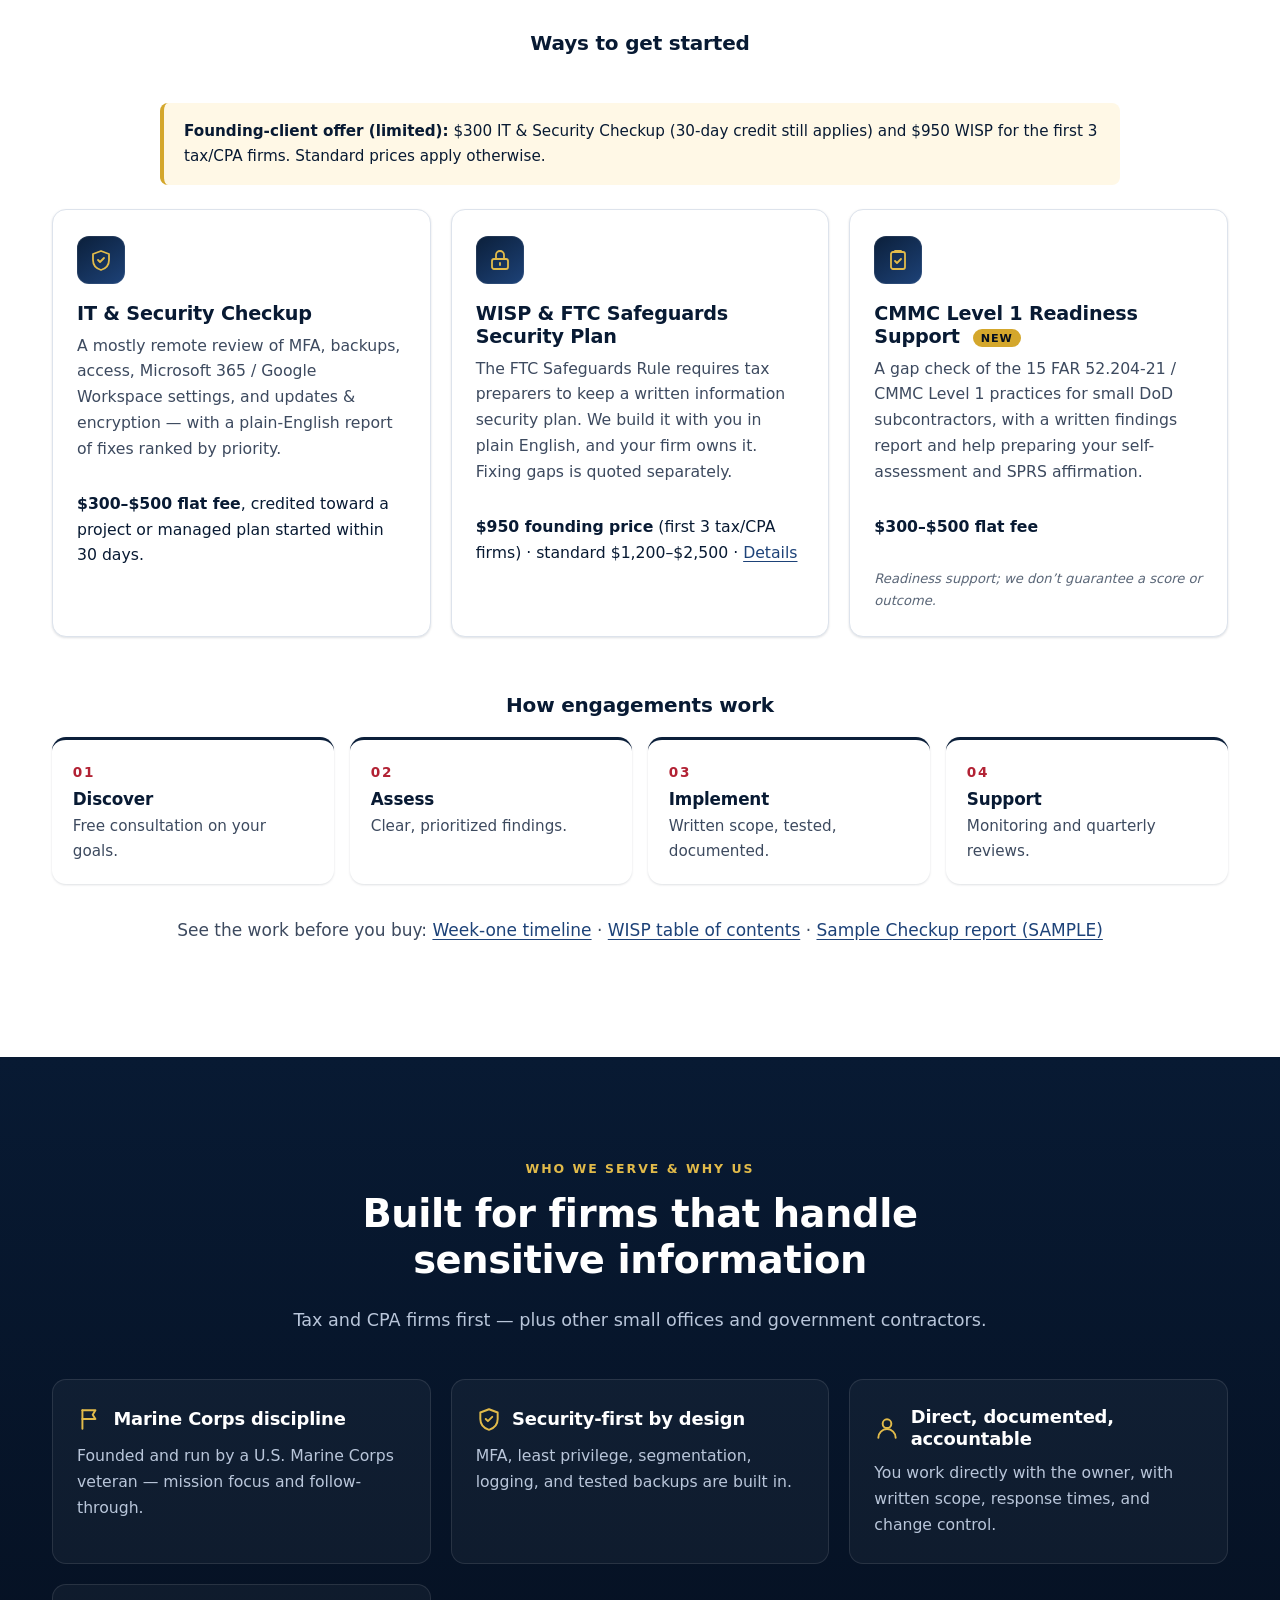
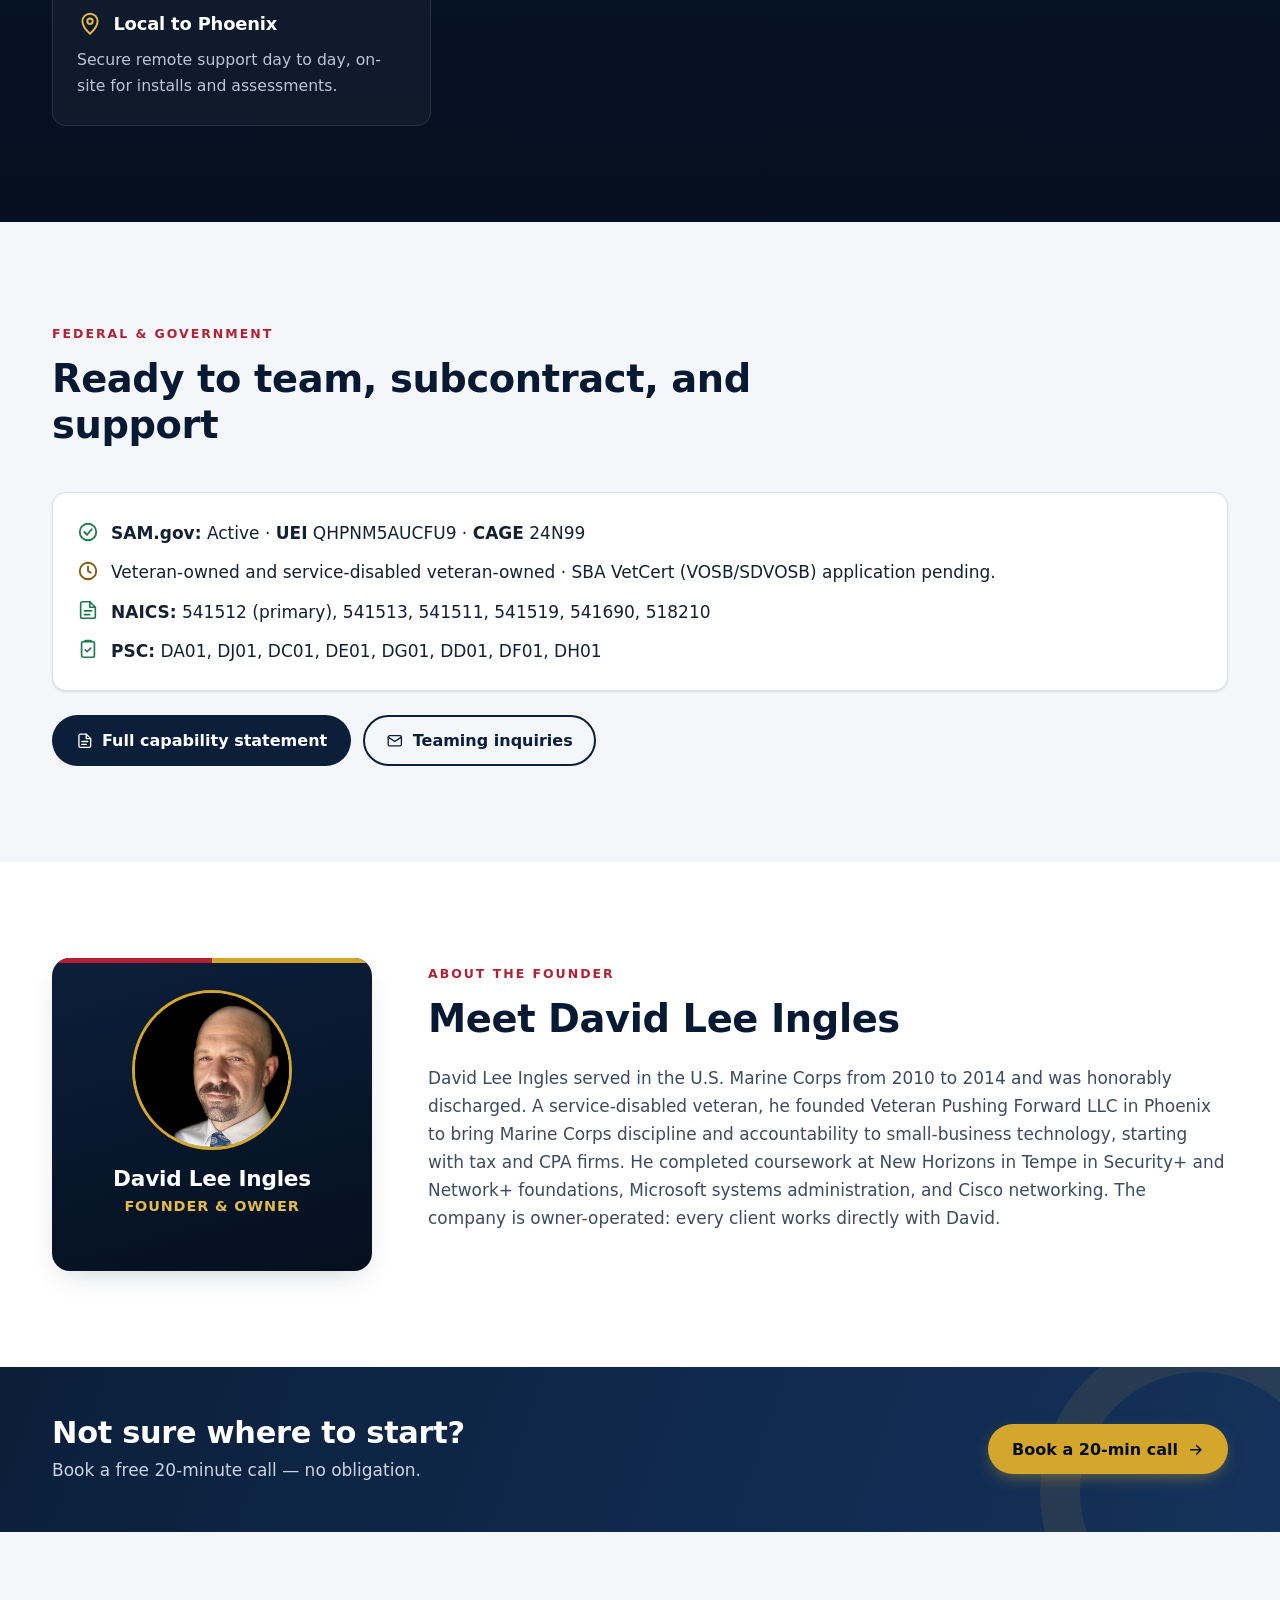
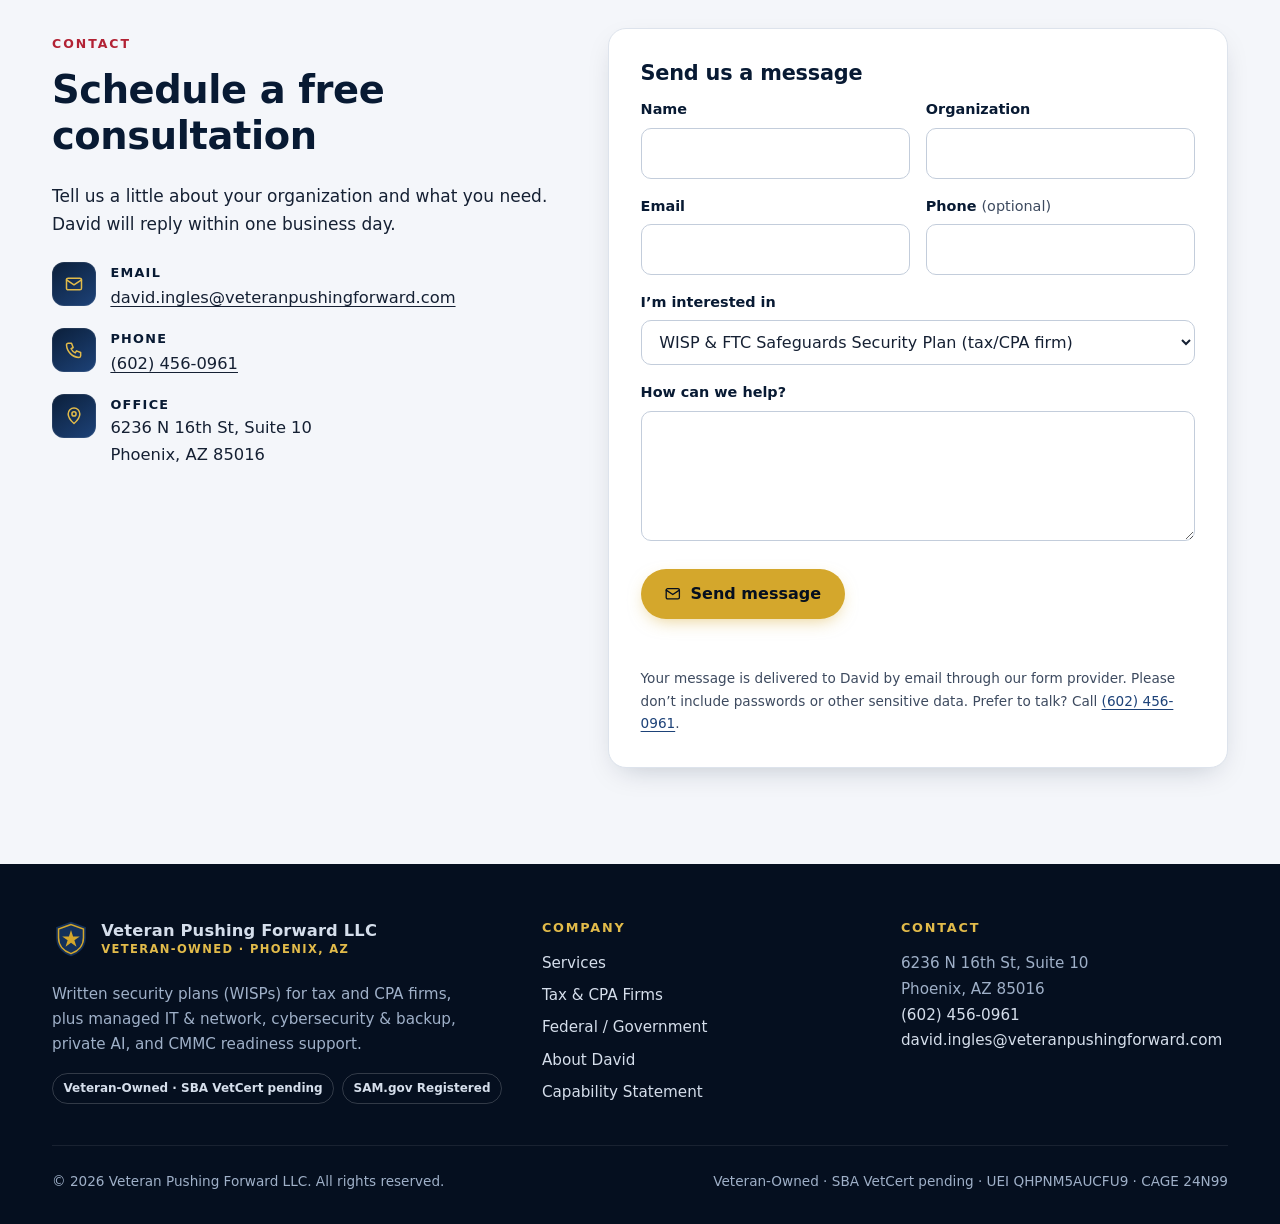
==== commit 02caf754: "Veteran-status wording per David: merged VOSB/SDVOSB pending line, footer badges" ====
--- a/index.html
+++ b/index.html
@@ -20,7 +20,7 @@
   <meta property="og:image" content="https://veteranpushingforward.com/assets/img/og-image.png">
   <meta property="og:image:width" content="1200">
   <meta property="og:image:height" content="630">
-  <meta property="og:image:alt" content="Veteran Pushing Forward LLC — Managed IT, Cybersecurity and Private AI. Veteran-owned (SBA VetCert application pending), Phoenix, Arizona.">
+  <meta property="og:image:alt" content="Veteran Pushing Forward LLC — Managed IT, Cybersecurity and Private AI. Veteran-Owned · SBA VetCert pending, Phoenix, Arizona.">
   <meta property="og:locale" content="en_US">
   <meta name="twitter:card" content="summary_large_image">
   <meta name="twitter:title" content="Veteran Pushing Forward LLC — Managed IT, Cybersecurity &amp; Private AI">
@@ -305,8 +305,7 @@
         <div class="fed-panel">
           <ul class="status-list">
             <li class="ok"><svg aria-hidden="true"><use href="#i-check"/></svg><span><strong>SAM.gov:</strong> Active · <strong>UEI</strong> QHPNM5AUCFU9 · <strong>CAGE</strong> 24N99</span></li>
-            <li class="pending"><svg aria-hidden="true"><use href="#i-clock"/></svg><span>Veteran-owned (SBA VetCert application pending)</span></li>
-            <li class="pending"><svg aria-hidden="true"><use href="#i-clock"/></svg><span>SDVOSB (SBA VetCert application pending)</span></li>
+            <li class="pending"><svg aria-hidden="true"><use href="#i-clock"/></svg><span>Veteran-owned and service-disabled veteran-owned · SBA VetCert (VOSB/SDVOSB) application pending.</span></li>
             <li class="ok"><svg aria-hidden="true"><use href="#i-file"/></svg><span><strong>NAICS:</strong> 541512 (primary), 541513, 541511, 541519, 541690, 518210</span></li>
             <li class="ok"><svg aria-hidden="true"><use href="#i-clipboard"/></svg><span><strong>PSC:</strong> DA01, DJ01, DC01, DE01, DG01, DD01, DF01, DH01</span></li>
           </ul>
@@ -440,7 +439,7 @@
           </a>
           <p>Written security plans (WISPs) for tax and CPA firms, plus managed IT &amp; network, cybersecurity &amp; backup, private AI, and CMMC readiness support.</p>
           <div class="footer-badges">
-            <span>Veteran-owned (SBA VetCert application pending)</span>
+            <span>Veteran-Owned · SBA VetCert pending</span>
             <span>SAM.gov Registered</span>
           </div>
         </div>
@@ -466,7 +465,7 @@
       </div>
       <div class="footer-bottom">
         <span>© 2026 Veteran Pushing Forward LLC. All rights reserved.</span>
-        <span>Veteran-owned (SBA VetCert application pending) · UEI QHPNM5AUCFU9 · CAGE 24N99</span>
+        <span>Veteran-Owned · SBA VetCert pending · UEI QHPNM5AUCFU9 · CAGE 24N99</span>
       </div>
     </div>
   </footer>
